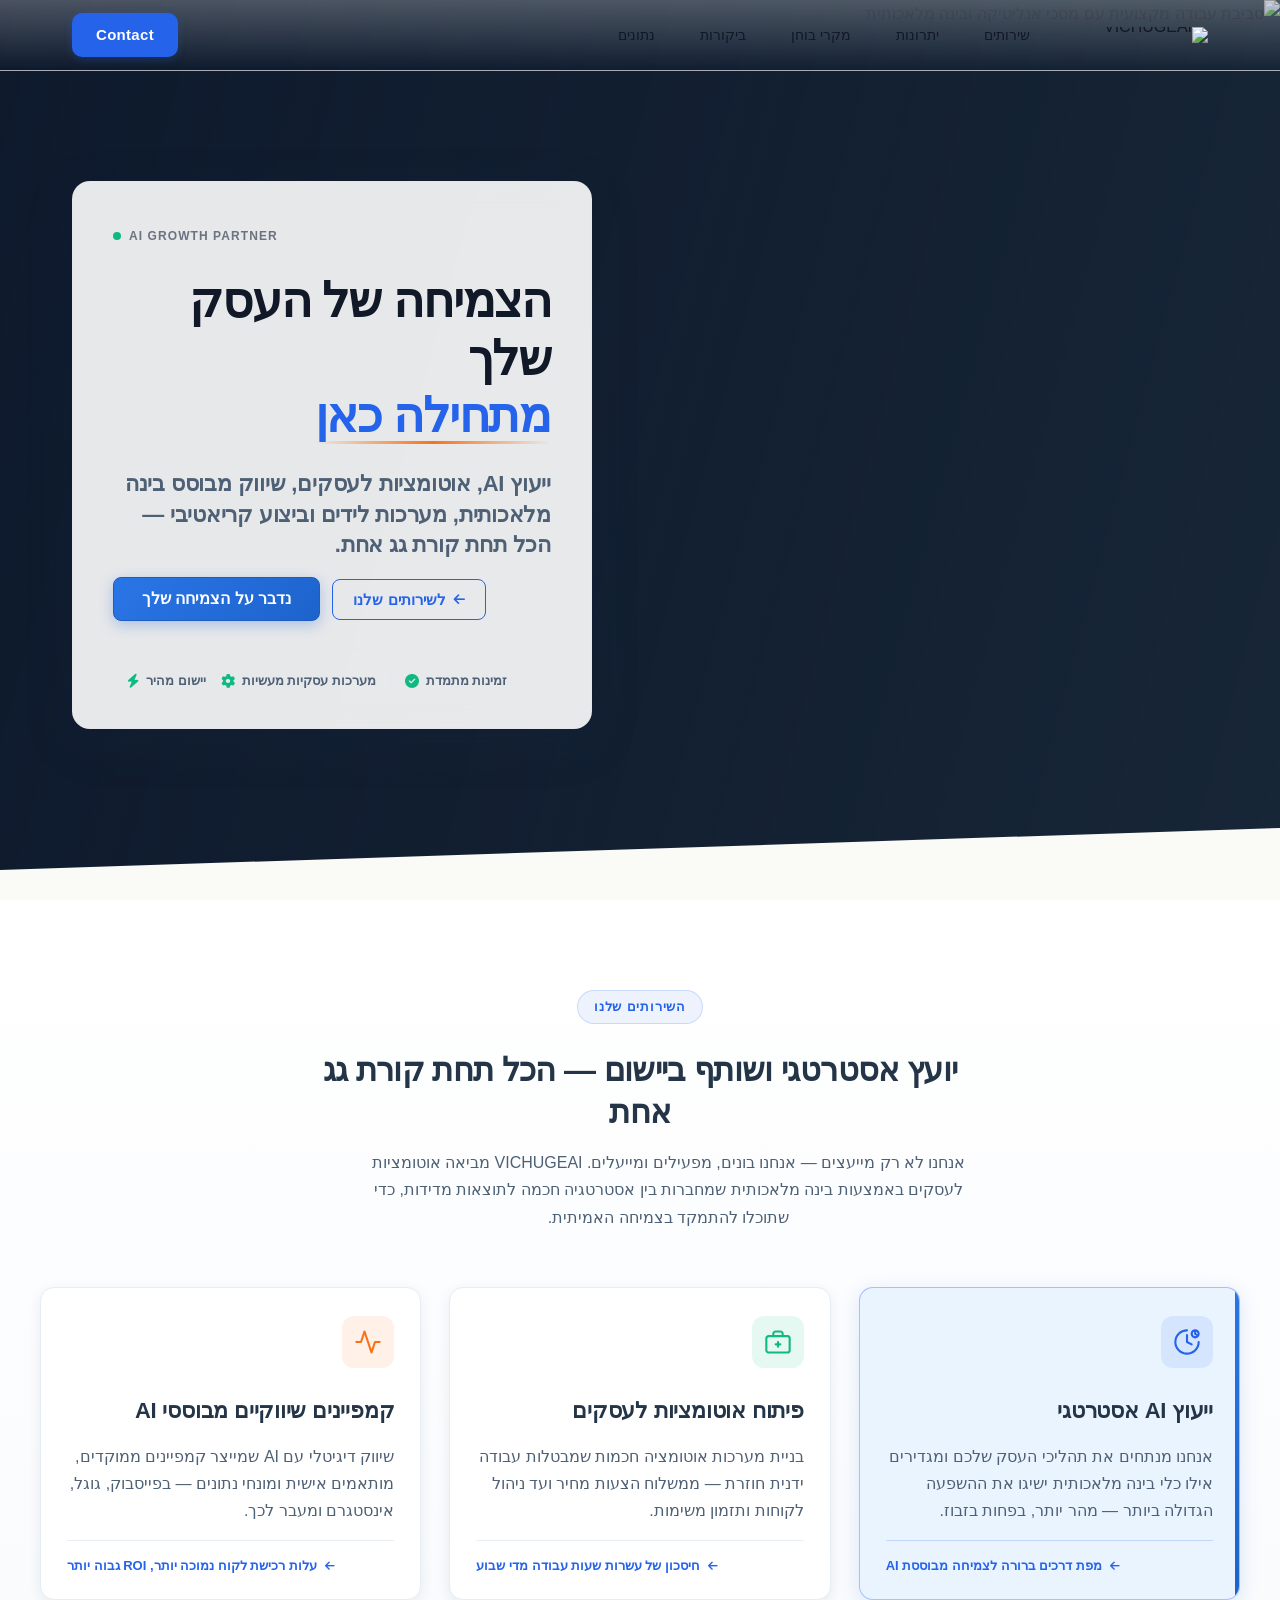
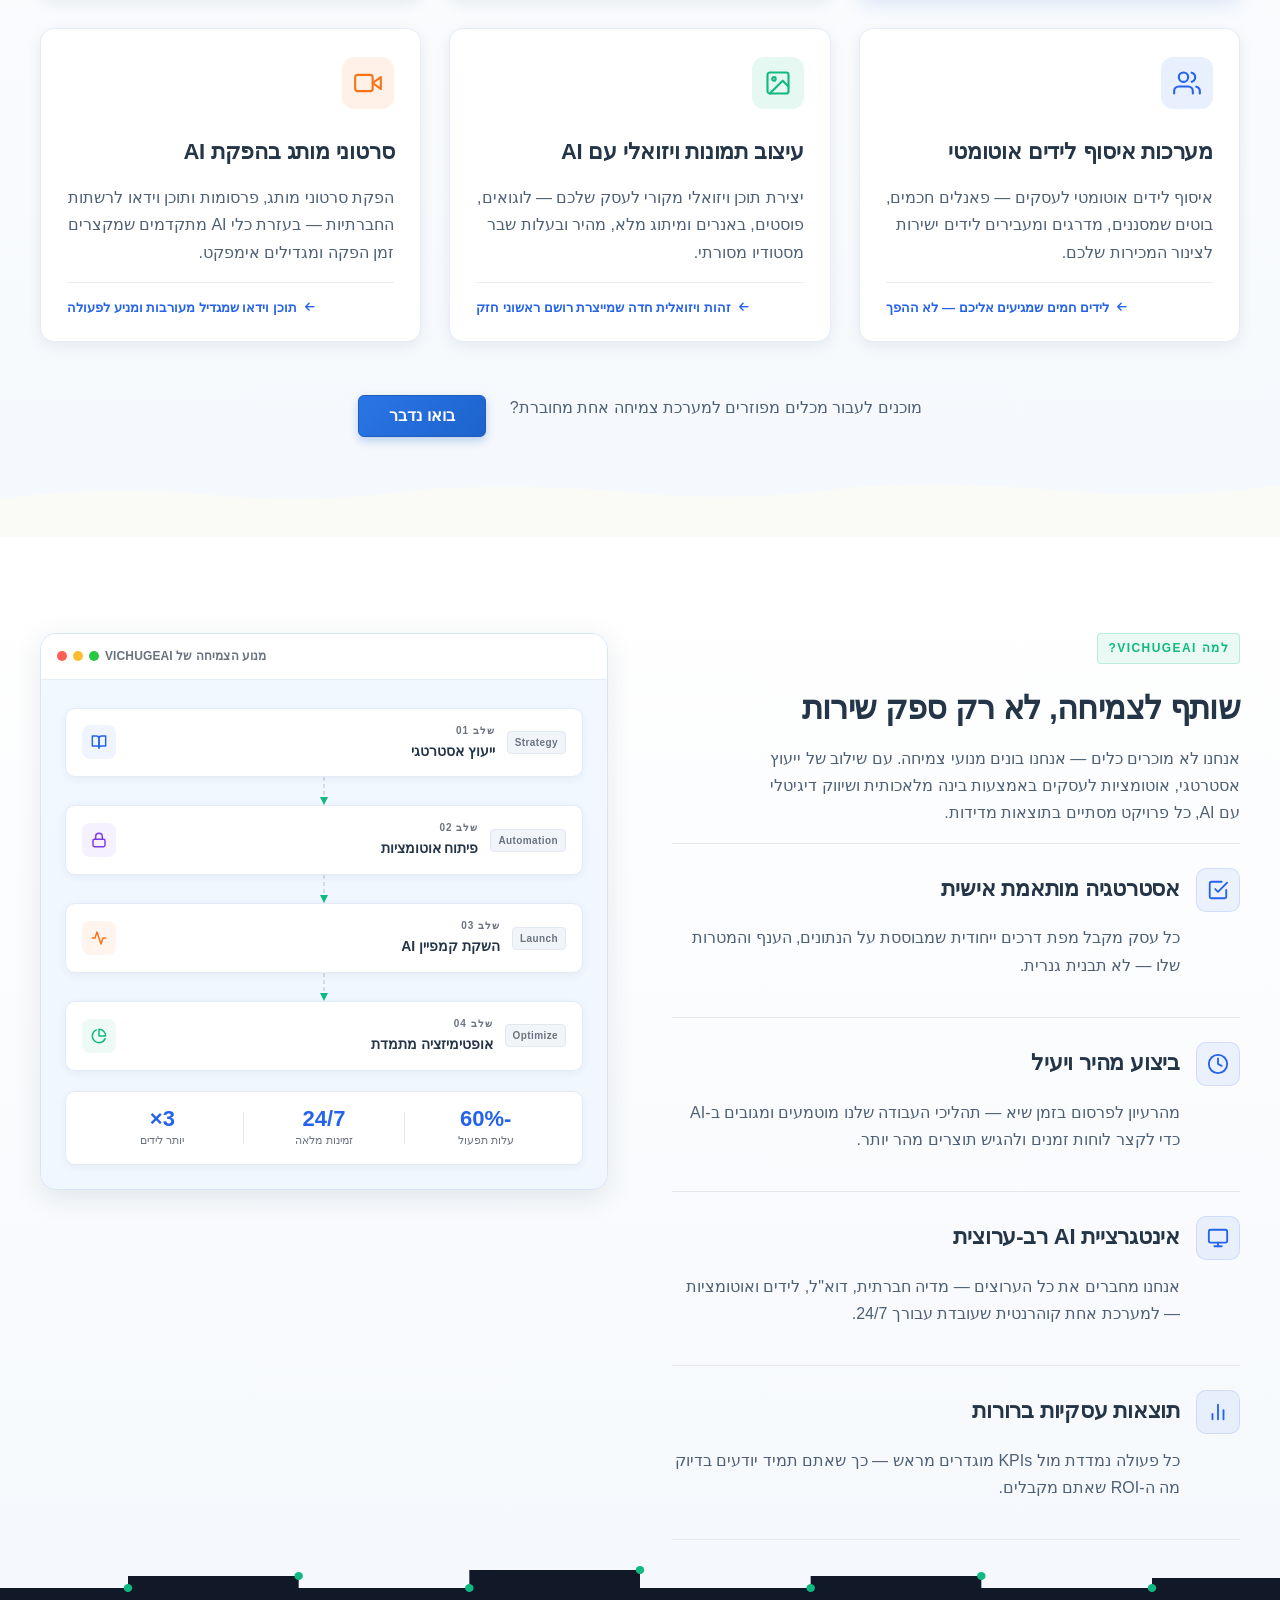
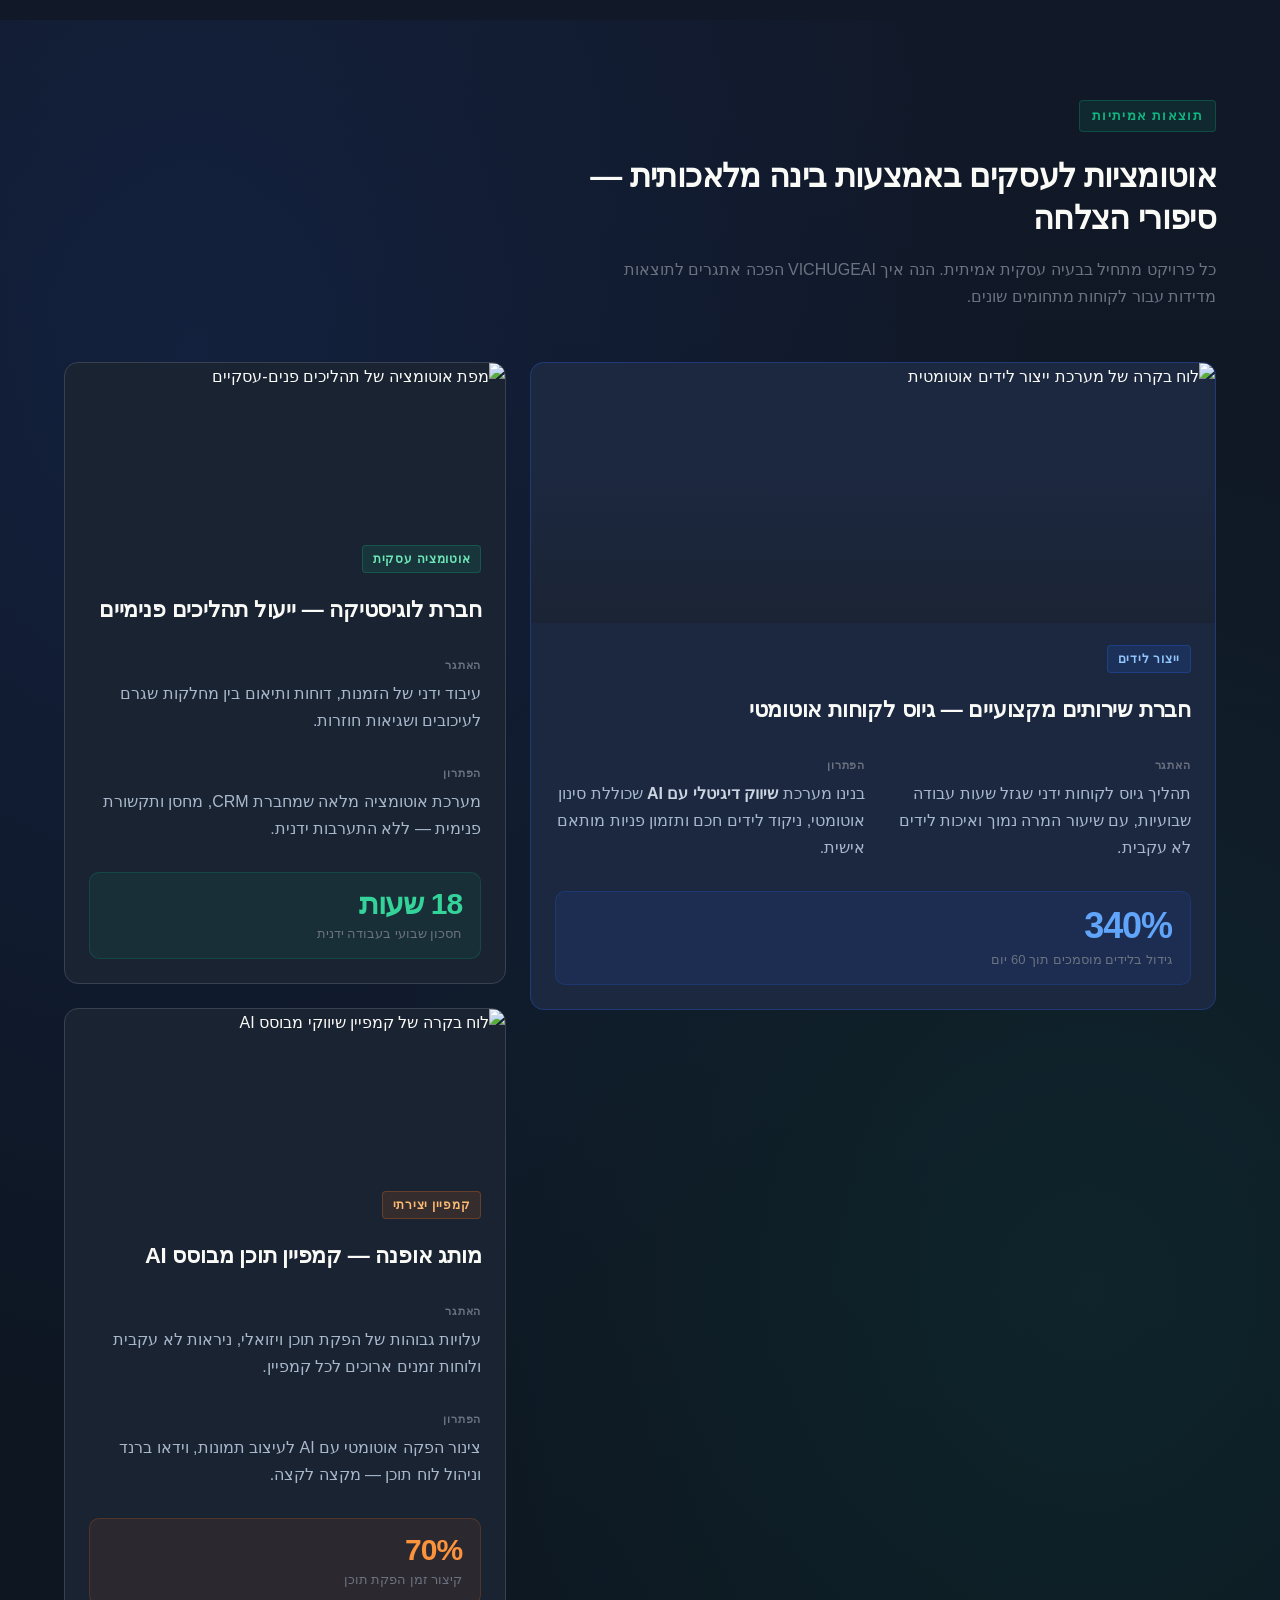
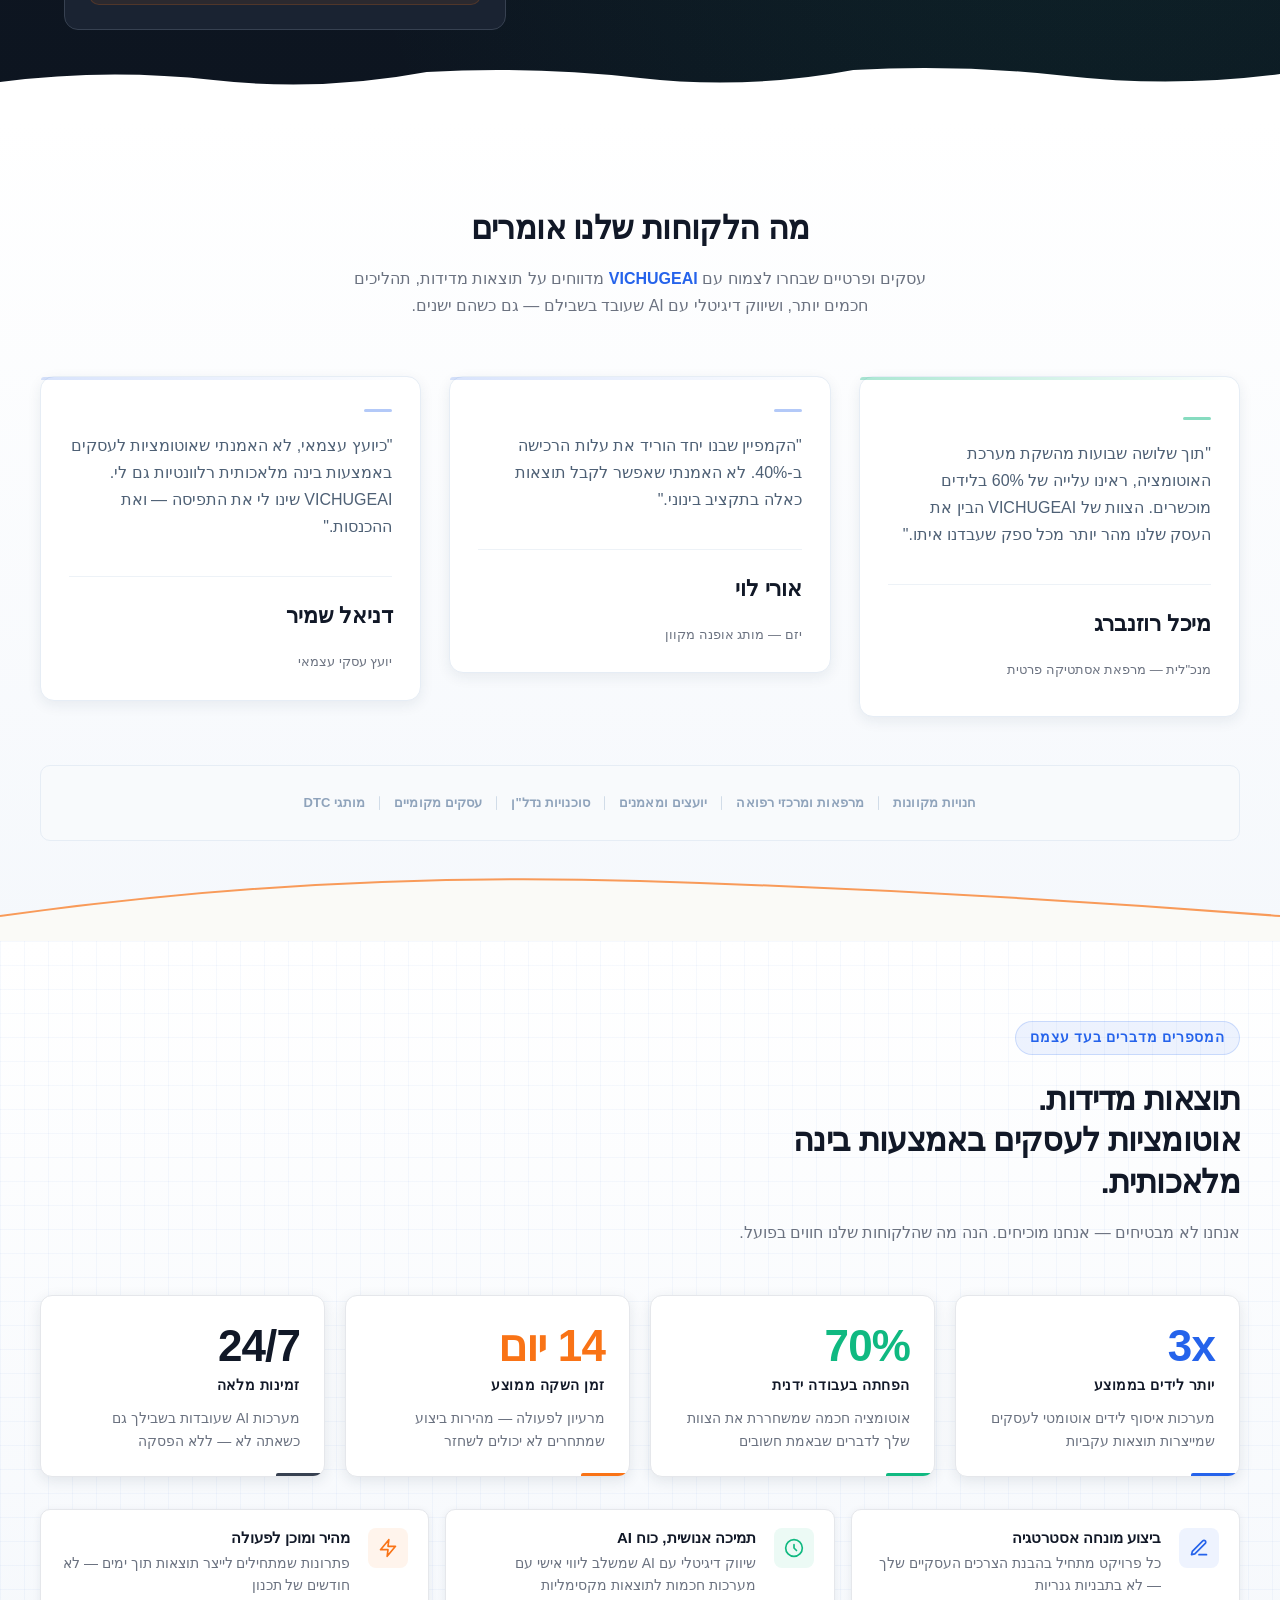
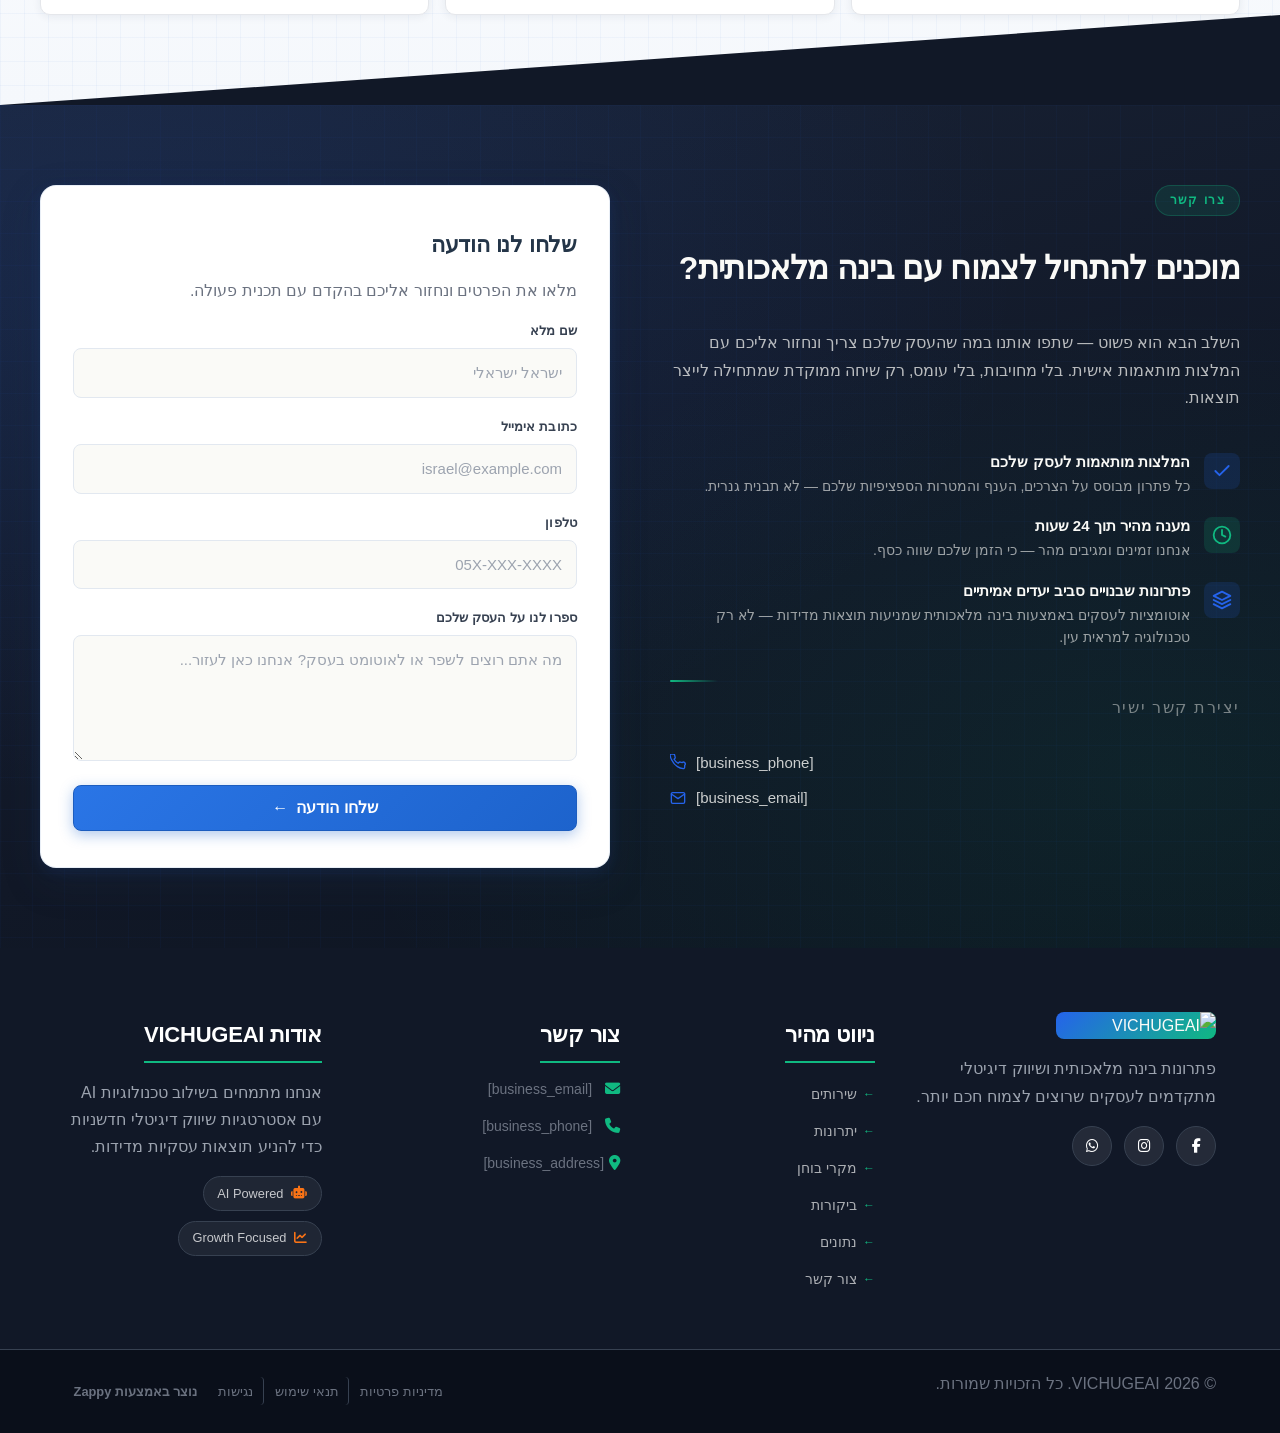
==== index.html @ 41c6a3a9 "Initial website commit" ====
<!DOCTYPE html>
<html lang="he" dir="rtl">
<head>
    <meta charset="UTF-8">
    <meta name="viewport" content="width=device-width, initial-scale=1.0">
    <meta name="robots" content="index, follow">
    <title>אוטומציות לעסקים באמצעות בינה מלאכותית — VICHUGEAI</title>
    <meta name="description" content="A professional AI agency that helps businesses and individuals grow and expand by leveraging artificial intelligence. The agency offers a comprehensive suite of">
    <meta name="keywords" content="אוטומציות לעסקים באמצעות בינה מלאכותית, שיווק דיגיטלי עם AI, איסוף לידים אוטומטי לעסקים, סוכנות AI">
    
    <!-- Zappy Analytics -->
<script>
(function() {
  'use strict';
  
  // Configuration
  var config = {
    websiteId: '89edffd5-394f-4379-a2be-789d738aea32',
    apiUrl: 'https://api.zappy5.com/api/analytics/track',
    sessionDuration: 30 * 60 * 1000, // 30 minutes
    visitorDuration: 30 * 24 * 60 * 60 * 1000, // 30 days
    trackPageViews: true,
    trackClicks: true,
    trackFormSubmissions: true
  };
  
  // Generate or retrieve persistent visitor ID (30 days)
  function getVisitorId() {
    var visitorKey = 'zappy_visitor_' + config.websiteId;
    var visitor = null;
    
    try {
      visitor = localStorage.getItem(visitorKey);
      if (visitor) {
        var visitorData = JSON.parse(visitor);
        var now = Date.now();
        
        // Check if visitor ID is still valid (30 days)
        if (now - visitorData.created < config.visitorDuration) {
          // Update last seen timestamp
          visitorData.lastSeen = now;
          localStorage.setItem(visitorKey, JSON.stringify(visitorData));
          return visitorData.id;
        }
      }
    } catch (e) {
      console.warn('Zappy Analytics: LocalStorage not available');
    }
    
    // Generate new visitor ID
    var newVisitorId = 'zv_' + Date.now() + '_' + Math.random().toString(36).substr(2, 9);
    
    try {
      localStorage.setItem(visitorKey, JSON.stringify({
        id: newVisitorId,
        created: Date.now(),
        lastSeen: Date.now()
      }));
    } catch (e) {
      // Continue without local storage
    }
    
    return newVisitorId;
  }
  
  // Generate or retrieve session ID (30 minutes)
  function getSessionId() {
    var sessionKey = 'zappy_session_' + config.websiteId;
    var session = null;
    
    try {
      session = sessionStorage.getItem(sessionKey);
      if (session) {
        var sessionData = JSON.parse(session);
        var now = Date.now();
        
        // Check if session is still valid
        if (now - sessionData.timestamp < config.sessionDuration) {
          // Update timestamp
          sessionData.timestamp = now;
          sessionStorage.setItem(sessionKey, JSON.stringify(sessionData));
          return sessionData.id;
        }
      }
    } catch (e) {
      console.warn('Zappy Analytics: SessionStorage not available');
    }
    
    // Generate new session ID
    var newSessionId = 'zs_' + Date.now() + '_' + Math.random().toString(36).substr(2, 9);
    
    try {
      sessionStorage.setItem(sessionKey, JSON.stringify({
        id: newSessionId,
        timestamp: Date.now()
      }));
    } catch (e) {
      // Continue without session storage
    }
    
    return newSessionId;
  }
  
  var visitorId = getVisitorId();
  var sessionId = getSessionId();
  
  // Track an event
  function trackEvent(eventType, data) {
    data = data || {};
    
    var eventData = {
      website_id: config.websiteId,
      event_type: eventType,
      page_path: window.location.pathname,
      referrer: document.referrer || 'direct',
      visitor_id: visitorId,
      session_id: sessionId,
      metadata: data
    };
    
    // Use sendBeacon if available (better for page unload events)
    if (navigator.sendBeacon) {
      var blob = new Blob([JSON.stringify(eventData)], { type: 'application/json' });
      navigator.sendBeacon(config.apiUrl, blob);
    } else {
      // Fallback to fetch
      fetch(config.apiUrl, {
        method: 'POST',
        headers: {
          'Content-Type': 'application/json'
        },
        body: JSON.stringify(eventData),
        keepalive: true
      }).catch(function(error) {
        console.warn('Zappy Analytics: Failed to track event', error);
      });
    }
  }
  
  // Track page view
  if (config.trackPageViews) {
    trackEvent('pageview', {
      title: document.title,
      url: window.location.href
    });
  }
  
  // Track clicks on important elements
  if (config.trackClicks) {
    document.addEventListener('click', function(e) {
      var target = e.target;
      
      // Track button clicks (counted as actions)
      if (target.tagName === 'BUTTON' || target.closest('button')) {
        var button = target.tagName === 'BUTTON' ? target : target.closest('button');
        trackEvent('click', {
          element: 'button',
          text: button.textContent.trim().substring(0, 100),
          id: button.id || null,
          class: button.className || null
        });
      }
      
      // Track link clicks (navigation - not counted as actions)
      else if (target.tagName === 'A' || target.closest('a')) {
        var link = target.tagName === 'A' ? target : target.closest('a');
        trackEvent('navigation', {
          element: 'link',
          text: link.textContent.trim().substring(0, 100),
          href: link.href,
          external: link.hostname !== window.location.hostname
        });
      }
    }, true);
  }
  
  // Track form submissions
  if (config.trackFormSubmissions) {
    document.addEventListener('submit', function(e) {
      var form = e.target;
      
      trackEvent('form_submit', {
        form_id: form.id || null,
        form_name: form.name || null,
        form_action: form.action || null,
        form_method: form.method || 'GET'
      });
    }, true);
  }
  
  // Track time on page (send on page unload)
  var pageLoadTime = Date.now();
  
  window.addEventListener('beforeunload', function() {
    var timeOnPage = Math.floor((Date.now() - pageLoadTime) / 1000); // in seconds
    
    trackEvent('page_unload', {
      time_on_page: timeOnPage,
      page_path: window.location.pathname
    });
  });
  
  // Expose tracking function globally for custom events
  window.zappyAnalytics = {
    track: trackEvent,
    getVisitorId: function() { return visitorId; },
    getSessionId: function() { return sessionId; }
  };
  
})();
</script>
<!-- End Zappy Analytics -->
    <meta property="og:title" content="אוטומציות לעסקים באמצעות בינה מלאכותית — VICHUGEAI">
  <meta property="og:description" content="A professional AI agency that helps businesses and individuals grow and expand by leveraging artificial intelligence. The agency offers a comprehensive suite of">
  <meta property="og:type" content="website">
  <meta property="og:locale" content="he_IL">
  
  <meta name="twitter:card" content="summary_large_image">
  <meta name="twitter:title" content="אוטומציות לעסקים באמצעות בינה מלאכותית — VICHUGEAI">
  <meta name="twitter:description" content="A professional AI agency that helps businesses and individuals grow and expand by leveraging artificial intelligence. The agency offers a comprehensive suite of">
  
  <link rel="stylesheet" href="https://cdnjs.cloudflare.com/ajax/libs/font-awesome/6.4.0/css/all.min.css">

    <!-- Favicons -->
    <link rel="icon" type="image/x-icon" href="/assets/favicon.ico">
    <link rel="icon" type="image/png" sizes="16x16" href="/assets/favicon-16x16.png">
    <link rel="icon" type="image/png" sizes="32x32" href="/assets/favicon-32x32.png">
    <link rel="icon" type="image/png" sizes="48x48" href="/assets/favicon-48x48.png">
    <link rel="icon" type="image/png" sizes="192x192" href="/assets/favicon-192x192.png">
    <link rel="icon" type="image/png" sizes="512x512" href="/assets/favicon-512x512.png">
    <link rel="apple-touch-icon" href="/assets/apple-touch-icon.png">
    <!-- Cookie Consent -->
    <link rel="stylesheet" href="https://cdn.jsdelivr.net/npm/vanilla-cookieconsent@3/dist/cookieconsent.css">
    <script src="https://cdn.jsdelivr.net/npm/vanilla-cookieconsent@3/dist/cookieconsent.umd.js"></script>
    <!-- Mickidum Accessibility Toolbar -->
    <script src="https://cdn.jsdelivr.net/gh/mickidum/acc_toolbar/acctoolbar/acctoolbar.min.js"></script>
    <link rel="stylesheet" href="/styles.css">

    <style id="zappy-dropdown-submenu-styles">
      /* ========== DESKTOP DROPDOWN SUBMENU STYLES ========== */
      /* Base styles for dropdown submenus - parent must be positioned */
      .nav-menu li:has(.sub-menu), nav li:has(.sub-menu), .navbar li:has(.sub-menu), #navMenu li:has(.sub-menu) { position: relative; }
      /* Submenu base - hidden by default */
      .nav-menu .sub-menu, nav .sub-menu, .navbar .sub-menu, #navMenu .sub-menu { display: block !important; position: absolute !important; top: 100%; left: 0; min-width: 220px; background: white; border-radius: 8px; box-shadow: 0 8px 25px rgba(0,0,0,0.15); padding: 8px 0; opacity: 0; visibility: hidden; transform: translateY(10px); transition: all 0.3s ease; z-index: 1000; list-style: none; pointer-events: none; }
      /* CRITICAL: Desktop hover styles to show dropdown */
      .nav-menu li:hover > .sub-menu, nav li:hover > .sub-menu, .navbar li:hover > .sub-menu, #navMenu li:hover > .sub-menu { opacity: 1 !important; visibility: visible !important; transform: translateY(0) !important; pointer-events: auto !important; }
      /* Submenu item styling */
      .sub-menu li { list-style: none; margin: 0; padding: 0; }
      .sub-menu a { display: block !important; padding: 10px 16px !important; color: var(--text-dark, #333) !important; font-weight: 500; text-decoration: none; white-space: nowrap; transition: background-color 0.2s; }
      .sub-menu a:hover { background-color: #f5f5f5; }
      /* RTL (Hebrew/Arabic) dropdown positioning */
      [dir="rtl"] .nav-menu .sub-menu, [dir="rtl"] nav .sub-menu, [dir="rtl"] .navbar .sub-menu, html[lang="he"] .nav-menu .sub-menu, html[lang="he"] nav .sub-menu, html[lang="he"] .navbar .sub-menu, html[lang="ar"] .nav-menu .sub-menu, html[lang="ar"] nav .sub-menu, html[lang="ar"] .navbar .sub-menu { left: auto !important; right: 0 !important; }
      /* Hide empty dropdown menus */
      .sub-menu:empty, .sub-menu:not(:has(li:not(.zappy-hidden-menu-item))), .sub-menu:not(:has(li)) { display: none !important; opacity: 0 !important; visibility: hidden !important; pointer-events: none !important; }
      /* Desktop: show submenu on Menu Group hover */
      li:has(.menu-group-title):hover > .sub-menu { opacity: 1 !important; visibility: visible !important; transform: translateY(0) !important; pointer-events: auto !important; }
      /* Menu Group title styling */
      .nav-menu > li > .menu-group-title, #navMenu > li > .menu-group-title { display: inline-block; padding: 0.5rem 1rem; cursor: default; user-select: none; }
      
      /* ========== MOBILE SUBMENU STYLES ========== */
      @media (max-width: 768px) {
        .nav-menu .sub-menu, nav .sub-menu, .navbar .sub-menu, #navMenu .sub-menu { position: static !important; transform: none !important; box-shadow: none !important; background: transparent !important; max-height: 0; overflow: hidden; opacity: 0; visibility: hidden; transition: max-height 0.3s ease, opacity 0.3s ease; padding: 0 !important; border-radius: 0 !important; }
        .sub-menu.mobile-expanded { max-height: 500px !important; opacity: 1 !important; visibility: visible !important; padding: 8px 0 8px 16px !important; }
        [dir="rtl"] .sub-menu.mobile-expanded, html[lang="he"] .sub-menu.mobile-expanded { padding: 8px 16px 8px 0 !important; }
        /* Disable hover behavior on mobile */
        .nav-menu li:hover > .sub-menu, nav li:hover > .sub-menu, .navbar li:hover > .sub-menu, #navMenu li:hover > .sub-menu { opacity: 0; visibility: hidden; pointer-events: none; }
        .nav-menu li > .sub-menu.mobile-expanded, nav li > .sub-menu.mobile-expanded, .navbar li > .sub-menu.mobile-expanded, #navMenu li > .sub-menu.mobile-expanded { opacity: 1 !important; visibility: visible !important; pointer-events: auto !important; }
        .nav-menu li:has(.sub-menu), nav li:has(.sub-menu), .navbar li:has(.sub-menu), #navMenu li:has(.sub-menu) { display: flex !important; flex-wrap: wrap !important; align-items: center !important; position: relative !important; min-height: 44px !important; }
        .nav-menu li:has(.sub-menu) > a, nav li:has(.sub-menu) > a, .navbar li:has(.sub-menu) > a, #navMenu li:has(.sub-menu) > a { flex: 1 !important; min-width: 0 !important; }
        .nav-menu li:has(.sub-menu) > .menu-group-title, nav li:has(.sub-menu) > .menu-group-title, .navbar li:has(.sub-menu) > .menu-group-title, #navMenu li:has(.sub-menu) > .menu-group-title { flex: 1 !important; min-width: 0 !important; padding: 0 !important; line-height: inherit !important; }
        .nav-menu li:has(.sub-menu) > .sub-menu, nav li:has(.sub-menu) > .sub-menu, .navbar li:has(.sub-menu) > .sub-menu, #navMenu li:has(.sub-menu) > .sub-menu { flex-basis: 100% !important; width: 100% !important; }
        .nav-menu li:has(.sub-menu) > a [class*="chevron"], .nav-menu li:has(.sub-menu) > a [class*="arrow"], .nav-menu li:has(.sub-menu) > a .fa-chevron-down, .nav-menu li:has(.sub-menu) > a .fa-angle-down, nav li:has(.sub-menu) > a [class*="chevron"], nav li:has(.sub-menu) > a [class*="arrow"], #navMenu li:has(.sub-menu) > a [class*="chevron"], #navMenu li:has(.sub-menu) > a [class*="arrow"] { display: none !important; visibility: hidden !important; }
        .mobile-submenu-toggle { display: flex !important; align-items: center !important; justify-content: center !important; width: 44px !important; height: auto !important; background: transparent !important; border: none !important; cursor: pointer !important; color: var(--text-dark) !important; position: static !important; flex-shrink: 0 !important; align-self: stretch !important; z-index: 2 !important; padding: 0 !important; margin: 0 !important; }
        .mobile-submenu-toggle::after { content: '' !important; width: 0 !important; height: 0 !important; border-left: 6px solid transparent !important; border-right: 6px solid transparent !important; border-top: 7px solid currentColor !important; transition: transform 0.3s ease !important; }
        .mobile-submenu-toggle.expanded::after { transform: rotate(180deg) !important; }
        .sub-menu a { padding: 10px 0 !important; display: block !important; color: var(--text-dark) !important; }
        .navbar .sub-menu li a, nav.navbar .sub-menu li a, .zappy-products-dropdown .sub-menu a { color: var(--text-dark) !important; }
      }
      @media (min-width: 769px) { .mobile-submenu-toggle { display: none !important; } }
    </style>

    <style id="mobile-lang-menu-deployed-css">
    @media (max-width: 768px) {
      .lang-switcher,
      .nav-cta-container .lang-switcher,
      .nav-container .lang-switcher,
      .navbar .lang-switcher,
      .navbar .nav-cta-container .lang-switcher,
      .nav-icons-left .lang-switcher,
      .nav-ecommerce-icons .lang-switcher { display: none !important; }
      .mobile-lang-menu { width: 100%; border-top: 1px solid rgba(128,128,128,0.2); padding: 8px 0 0 0; margin-top: 8px; }
      .mobile-lang-toggle { display: flex !important; align-items: center; justify-content: space-between; width: 100%; padding: 12px 16px; background: none; border: none; cursor: pointer; font-size: 15px; color: inherit; font-family: inherit; }
      .mobile-lang-toggle::after { content: ''; display: inline-block; width: 8px; height: 8px; border-right: 2px solid currentColor; border-bottom: 2px solid currentColor; transform: rotate(45deg); transition: transform 0.3s ease; margin-left: 8px; }
      .mobile-lang-toggle.expanded::after { transform: rotate(-135deg); }
      .mobile-lang-options { max-height: 0; overflow: hidden; transition: max-height 0.3s ease; }
      .mobile-lang-options.expanded { max-height: 300px; }
      .mobile-lang-option { display: flex !important; align-items: center; gap: 10px; padding: 10px 24px; text-decoration: none; color: inherit; font-size: 14px; font-family: inherit; }
      .mobile-lang-option:hover { background: rgba(128,128,128,0.1); }
      .mobile-lang-option.active { font-weight: 600; opacity: 0.7; pointer-events: none; }
      .mobile-lang-option img { width: 20px; height: 20px; border-radius: 50%; }
    }
    @media (min-width: 769px) {
      .mobile-lang-menu { display: none !important; }
    }
    </style>

    <style id="zappy-widget-visibility">
      #mic-access-tool-general-button, .mic-access-tool-general-button,
      #mic-init-access-tool .mic-access-tool-general-button, #mic-init-access-tool #mic-access-tool-general-button,
      ._access-icon, #mic-access-tool-box, .mic-access-tool-box,
      #mic-init-access-tool #mic-access-tool-box, div[id*="mic-access-tool-box"], ._access-menu {
        display: none !important; visibility: hidden !important; opacity: 0 !important; pointer-events: none !important;
      }
    </style>
</head>
<body>

  <nav class="navbar" dir="rtl">
  <button class="mobile-toggle" id="mobileToggle" aria-label="Menu">
    <svg class="hamburger-icon" width="24" height="24" viewbox="0 0 24 24" fill="none">
      <path d="M3 12h18M3 6h18M3 18h18" stroke="currentColor" stroke-width="2" stroke-linecap="round"></path>
    </svg>
    <svg class="close-icon" width="24" height="24" viewbox="0 0 24 24" fill="none" style="display: none;">
      <path d="M18 6L6 18M6 6l12 12" stroke="currentColor" stroke-width="2" stroke-linecap="round"></path>
    </svg>
  </button>

  <button class="phone-header-btn" data-phone="[business_phone]" aria-label="Call">
    <svg width="20" height="20" viewbox="0 0 24 24" fill="currentColor">
      <path d="M22 16.92v3a2 2 0 0 1-2.18 2 19.79 19.79 0 0 1-8.63-3.07 19.5 19.5 0 0 1-6-6 19.79 19.79 0 0 1-3.07-8.67A2 2 0 0 1 4.11 2h3a2 2 0 0 1 2 1.72 12.84 12.84 0 0 0 .7 2.81 2 2 0 0 1-.45 2.11L8.09 9.91a16 16 0 0 0 6 6l1.27-1.27a2 2 0 0 1 2.11-.45 12.84 12.84 0 0 0 2.81.7A2 2 0 0 1 22 16.92z"></path>
    </svg>
  </button>

  <div class="nav-container">
    <div class="nav-right-group"><div class="nav-brand">
      <a href="/" class="logo-link">
        <img src="/assets/business-logo.webp" alt="VICHUGEAI" class="logo">
      </a>
    </div><ul class="nav-menu" id="navMenu"><li><a href="#services">שירותים</a></li><li><a href="#benefits">יתרונות</a></li><li><a href="#case-studies">מקרי בוחן</a></li><li><a href="#reviews">ביקורות</a></li><li><a href="#stats">נתונים</a></li></ul></div>

    

    <div class="nav-cta-container">
      <a href="#contact" class="nav-cta-btn">Contact</a>
    </div>
  </div>
</nav>
<script>

// Navbar Mobile Menu Toggle and Contrast Fix
(function() {
  // Use 'load' event instead of 'DOMContentLoaded' to ensure we run AFTER all other scripts
  window.addEventListener('load', function() {
    
    // FIX MOBILE BUTTON CONTRAST
    // Detect navbar background color and apply contrasting color to mobile buttons
    const navbar = document.querySelector('.navbar, nav, header');
    if (!navbar) {
      console.log('[Navbar] Navbar element not found');
      return;
    }
    
    // DECLARE VARIABLES EARLY to avoid Temporal Dead Zone errors
    // These are used in multiple places below
    let mobileToggle = document.getElementById('mobileToggle') ||
                       document.querySelector('.mobile-toggle') ||
                       document.querySelector('.hamburger') ||
                       document.querySelector('.hamburger-menu') ||
                       document.querySelector('.menu-toggle') ||
                       document.querySelector('.burger-menu') ||
                       document.querySelector('[aria-label="Menu"]') ||
                       document.querySelector('[aria-label="תפריט"]');
    
    const phoneBtn = document.querySelector('.phone-header-btn');
    
    const computedStyle = window.getComputedStyle(navbar);
    let bgColor = computedStyle.backgroundColor;
    
    console.log('[Navbar] Initial navbar background:', bgColor);
    
    // Check if background is transparent or rgba with 0 alpha
    const isTransparent = bgColor === 'transparent' || 
                         bgColor === 'rgba(0, 0, 0, 0)' ||
                         (bgColor.startsWith('rgba') && bgColor.includes(', 0)'));
    
    if (isTransparent) {
      // Check for background-image or gradient
      const bgImage = computedStyle.backgroundImage;
      if (bgImage && bgImage !== 'none') {
        console.log('[Navbar] Navbar has background image/gradient, using dark text');
        bgColor = 'rgb(240, 240, 240)'; // Assume light background
      } else {
        // Transparent navbar - check body background
        const bodyBg = window.getComputedStyle(document.body).backgroundColor;
        console.log('[Navbar] Navbar transparent, using body background:', bodyBg);
        bgColor = bodyBg;
      }
    }
    
    // Calculate luminance to determine if background is light or dark
    const rgb = bgColor.match(/\d+/g);
    if (rgb && rgb.length >= 3) {
      const r = parseInt(rgb[0]);
      const g = parseInt(rgb[1]);
      const b = parseInt(rgb[2]);
      const luminance = (0.299 * r + 0.587 * g + 0.114 * b) / 255;
      
      // Mobile button colors are set by Claude's AI-generated CSS (same as .nav-menu a)
      // No dynamic color overrides needed - colors come from the generated navbar CSS
      console.log('[Navbar] Mobile button colors preserved from Claude CSS (luminance:', luminance.toFixed(2) + ')');
      
      // FIX ICON SIZES - Ensure SVGs are properly sized and visible
      // INJECT CRITICAL CSS TO OVERRIDE ANY CONFLICTING RULES
      const criticalCSS = document.createElement('style');
      criticalCSS.id = 'zappy-mobile-nav-fix';
      const htmlLang = document.documentElement.lang || 'en';
      const htmlDir = document.documentElement.dir || 'ltr';
      // Check both dir attribute AND lang for RTL detection
      // dir="rtl" is the most reliable indicator
      const isRTL = htmlDir === 'rtl' || htmlLang === 'he' || htmlLang === 'ar';
      
      criticalCSS.textContent = `
        /* Hide mobile buttons on desktop, show only on mobile */
        @media (min-width: 769px) {
          .mobile-toggle,
          .phone-header-btn {
            display: none !important;
          }
        }
        
        /* Show and position mobile buttons correctly on mobile */
        @media (max-width: 768px) {
          .mobile-toggle,
          .phone-header-btn {
            position: absolute !important;
            top: 50% !important;
            transform: translateY(-50%) !important;
            z-index: 1001 !important;
            display: flex !important;
            align-items: center !important;
            justify-content: center !important;
            width: 36px !important;
            height: 36px !important;
            border-radius: 50% !important;
            border: none !important;
            cursor: pointer !important;
            padding: 6px !important;
            background: none !important;
            color: var(--nav-text, var(--text-dark)) !important;
          }
          
          /* LTR positioning (default): hamburger LEFT, phone RIGHT */
          html:not([dir="rtl"]):not([lang="he"]):not([lang="ar"]) .mobile-toggle,
          html[dir="ltr"] .mobile-toggle {
            left: 12px !important;
            right: auto !important;
          }
          html:not([dir="rtl"]):not([lang="he"]):not([lang="ar"]) .phone-header-btn,
          html[dir="ltr"] .phone-header-btn {
            right: 12px !important;
            left: auto !important;
          }
          
          /* RTL positioning: hamburger RIGHT, phone LEFT */
          html[dir="rtl"] .mobile-toggle,
          html[lang="he"] .mobile-toggle,
          html[lang="ar"] .mobile-toggle {
            right: 12px !important;
            left: auto !important;
          }
          html[dir="rtl"] .phone-header-btn,
          html[lang="he"] .phone-header-btn,
          html[lang="ar"] .phone-header-btn {
            left: 12px !important;
            right: auto !important;
          }
          
          /* CRITICAL: Ensure nav-container has min-height on mobile */
          /* All children are positioned absolutely/fixed on mobile, so height:auto collapses to 0 */
          .nav-container {
            min-height: 70px !important;
            position: relative !important;
          }
          
          /* Ensure SVG icons are properly sized and inherit color */
          .mobile-toggle svg,
          .phone-header-btn svg {
            width: 24px !important;
            height: 24px !important;
            /* Don't force display - let JavaScript control hamburger/close toggle */
          }
          
          /* Reset nav-cta-container on mobile - remove desktop box-shadow/padding */
          /* that creates a visible ghost box when CTA button is hidden */
          .nav-cta-container {
            box-shadow: none !important;
            padding: 0 !important;
          }
          
          /* Hide nav-cta-container entirely on mobile when there's no lang-switcher */
          /* (only the CTA button is inside, and it's hidden on mobile) */
          .nav-cta-container:not(:has(.lang-switcher)) {
            display: none !important;
          }
          
          /* CRITICAL: Prevent hero image fade gradient from bleeding over headline text */
          /* The .image-fade-gradient has bottom: -30px (extends below parent) */
          /* On mobile stacked layout, this overlaps the h1 text below the image */
          .hero-image-column {
            overflow: hidden !important;
          }
          .image-fade-gradient {
            bottom: 0 !important;
          }
          
          /* Hide desktop language switcher on mobile - hamburger menu handles it */
          /* High specificity to override stored CSS */
          .lang-switcher,
          .nav-cta-container .lang-switcher,
          .nav-container .lang-switcher,
          .navbar .lang-switcher,
          .navbar .nav-cta-container .lang-switcher {
            display: none !important;
          }
        }
      `;
      
      // Remove existing fix if present and inject new one
      const existing = document.getElementById('zappy-mobile-nav-fix');
      if (existing) existing.remove();
      document.head.appendChild(criticalCSS);
      
      console.log('[Navbar] Critical CSS injected for mobile nav positioning');
      
      // ONLY apply inline positioning styles on mobile viewport
      // On desktop, the CSS handles hiding these buttons with display: none
      // Inline styles were breaking desktop layout by overriding CSS
      const isMobileViewport = window.innerWidth <= 768;
      
      if (mobileToggle) {
        // Icon sizing applies to all viewports for consistency
        const hamburgerIcon = mobileToggle.querySelector('.hamburger-icon');
        const closeIcon = mobileToggle.querySelector('.close-icon');
        
        if (hamburgerIcon) {
          hamburgerIcon.style.setProperty('width', '24px', 'important');
          hamburgerIcon.style.setProperty('height', '24px', 'important');
          hamburgerIcon.style.setProperty('display', 'block', 'important'); // Show hamburger by default
        }
        if (closeIcon) {
          closeIcon.style.setProperty('width', '24px', 'important');
          closeIcon.style.setProperty('height', '24px', 'important');
          closeIcon.style.setProperty('display', 'none', 'important'); // Hide close icon by default
        }
        
        // ONLY set positioning inline styles on mobile
        if (isMobileViewport) {
          mobileToggle.style.setProperty('position', 'absolute', 'important');
          mobileToggle.style.setProperty('top', '50%', 'important');
          mobileToggle.style.setProperty('transform', 'translateY(-50%)', 'important');
          mobileToggle.style.setProperty('z-index', '1001', 'important');
          
          // Clear any inline left/right so CSS can take over based on html[dir]
          mobileToggle.style.removeProperty('left');
          mobileToggle.style.removeProperty('right');
          
          console.log('[Navbar] Mobile toggle positioning applied (mobile viewport)');
        } else {
          // On desktop, clear any positioning styles to let CSS handle it
          mobileToggle.style.removeProperty('position');
          mobileToggle.style.removeProperty('top');
          mobileToggle.style.removeProperty('transform');
          mobileToggle.style.removeProperty('z-index');
          mobileToggle.style.removeProperty('left');
          mobileToggle.style.removeProperty('right');
          console.log('[Navbar] Desktop viewport - cleared mobile toggle inline positioning');
        }
      }
      
      if (phoneBtn) {
        // Icon sizing applies to all viewports
        const phoneIcon = phoneBtn.querySelector('svg');
        if (phoneIcon) {
          phoneIcon.style.width = '24px';
          phoneIcon.style.height = '24px';
          phoneIcon.setAttribute('width', '24');
          phoneIcon.setAttribute('height', '24');
        }
        
        // ONLY set positioning inline styles on mobile
        if (isMobileViewport) {
          phoneBtn.style.setProperty('position', 'absolute', 'important');
          phoneBtn.style.setProperty('top', '50%', 'important');
          phoneBtn.style.setProperty('transform', 'translateY(-50%)', 'important');
          phoneBtn.style.setProperty('z-index', '1001', 'important');
          
          // Clear any inline left/right so CSS can take over based on html[dir]
          phoneBtn.style.removeProperty('left');
          phoneBtn.style.removeProperty('right');
          
          console.log('[Navbar] Phone button positioning applied (mobile viewport)');
        } else {
          // On desktop, clear any positioning styles to let CSS handle it
          phoneBtn.style.removeProperty('position');
          phoneBtn.style.removeProperty('top');
          phoneBtn.style.removeProperty('transform');
          phoneBtn.style.removeProperty('z-index');
          phoneBtn.style.removeProperty('left');
          phoneBtn.style.removeProperty('right');
          console.log('[Navbar] Desktop viewport - cleared phone button inline positioning');
        }
      }
    } else {
      console.log('[Navbar] Could not parse background color:', bgColor);
    }
    
    // MOBILE MENU TOGGLE
    // Re-query in case DOM changed (mobileToggle already declared at top of function)
    mobileToggle = document.getElementById('mobileToggle') ||
                   document.querySelector('.mobile-toggle') ||
                   document.querySelector('.hamburger') ||
                   document.querySelector('.hamburger-menu') ||
                   document.querySelector('.menu-toggle') ||
                   document.querySelector('.burger-menu') ||
                   document.querySelector('[aria-label="Menu"]') ||
                   document.querySelector('[aria-label="תפריט"]');
    
    // EXPANDED SEARCH: Find nav menu by ID or class
    const navMenu = document.getElementById('navMenu') ||
                  document.querySelector('.nav-menu') ||
                  document.querySelector('.nav-links') ||
                  document.querySelector('nav ul:not(.submenu)');
    
    if (!mobileToggle || !navMenu) {
      console.log('[Navbar] Mobile toggle or menu not found:', { toggle: !!mobileToggle, menu: !!navMenu });
      return;
    }
    
    // Ensure navMenu has ID for CSS targeting
    if (!navMenu.id) {
      navMenu.id = 'navMenu';
    }
    
    console.log('[Navbar] Initializing mobile menu...');
    
    // Remove any existing event listeners by cloning the button
    const newToggle = mobileToggle.cloneNode(true);
    mobileToggle.parentNode.replaceChild(newToggle, mobileToggle);
    
    // Toggle menu on button click - use newToggle now
    newToggle.addEventListener('click', function(e) {
      e.preventDefault();
      e.stopPropagation();
      
      const hamburgerIcon = this.querySelector('.hamburger-icon');
      const closeIcon = this.querySelector('.close-icon');
      const isActive = navMenu.classList.contains('active');
      
      if (isActive) {
        // Close menu
        navMenu.classList.remove('active');
        if (hamburgerIcon) hamburgerIcon.style.setProperty('display', 'block', 'important');
        if (closeIcon) closeIcon.style.setProperty('display', 'none', 'important');
        document.body.style.overflow = '';
        console.log('[Navbar] Menu closed');
      } else {
        // Open menu
        navMenu.classList.add('active');
        if (hamburgerIcon) hamburgerIcon.style.setProperty('display', 'none', 'important');
        if (closeIcon) closeIcon.style.setProperty('display', 'block', 'important');
        document.body.style.overflow = 'hidden';
        console.log('[Navbar] Menu opened');
      }
    });
    
    // Close menu when clicking nav links (but NOT dropdown toggles)
    const navLinks = navMenu.querySelectorAll('a');
    navLinks.forEach(function(link) {
      link.addEventListener('click', function() {
        // Don't close if it's a dropdown child (unless it's a real navigation link)
        if (this.getAttribute('href') === '#') return;
        
        const hamburgerIcon = newToggle.querySelector('.hamburger-icon');
        const closeIcon = newToggle.querySelector('.close-icon');
        
        navMenu.classList.remove('active');
        if (hamburgerIcon) hamburgerIcon.style.setProperty('display', 'block', 'important');
        if (closeIcon) closeIcon.style.setProperty('display', 'none', 'important');
        document.body.style.overflow = '';
        console.log('[Navbar] Menu closed (link clicked)');
      });
    });
    
    // DROPDOWN MENU TOGGLE (for mobile and touch devices)
    var dropdownToggles = navMenu.querySelectorAll('.dropdown-toggle');
    dropdownToggles.forEach(function(toggle) {
      toggle.addEventListener('click', function(e) {
        e.preventDefault();
        e.stopPropagation();
        var parent = this.closest('.nav-dropdown');
        if (!parent) return;
        
        // Close other open dropdowns at the same level
        var siblings = parent.parentNode.querySelectorAll('.nav-dropdown.open');
        siblings.forEach(function(sib) {
          if (sib !== parent) sib.classList.remove('open');
        });
        
        parent.classList.toggle('open');
        console.log('[Navbar] Dropdown toggled:', parent.classList.contains('open') ? 'open' : 'closed');
      });
    });
    
    // Close dropdowns when clicking outside
    document.addEventListener('click', function(e) {
      if (!e.target.closest('.nav-dropdown')) {
        var openDropdowns = document.querySelectorAll('.nav-dropdown.open');
        openDropdowns.forEach(function(dd) { dd.classList.remove('open'); });
      }
    });
    
    console.log('[Navbar] Dropdown handlers initialized for ' + dropdownToggles.length + ' dropdowns');
    
    // Phone button functionality (phoneBtn already declared at top of function)
    if (phoneBtn) {
      phoneBtn.addEventListener('click', function() {
        // Get phone number from placeholder in page or use default
        const phoneLinks = document.querySelectorAll('a[href^="tel:"]');
        const phoneNumber = phoneLinks.length > 0 
          ? phoneLinks[0].getAttribute('href').replace('tel:', '')
          : '[business_phone]';
        
        window.location.href = 'tel:' + phoneNumber;
        console.log('[Navbar] Phone button clicked');
      });
    }
    
    console.log('[Navbar] Mobile menu initialized successfully');
    
    // === WHATSAPP BUTTON VISIBILITY FIX ===
    // Ensure WhatsApp floating button is hidden on desktop and visible on mobile
    // IMPORTANT: Only target the floating button by its class, NOT generic wa.me links
    const handleWhatsAppVisibility = function() {
      const whatsappBtn = document.querySelector('.whatsapp-float');
      if (whatsappBtn) {
        const isDesktop = window.innerWidth >= 769;
        if (isDesktop) {
          whatsappBtn.style.setProperty('display', 'none', 'important');
          whatsappBtn.style.setProperty('visibility', 'hidden', 'important');
          whatsappBtn.style.setProperty('opacity', '0', 'important');
          whatsappBtn.style.setProperty('pointer-events', 'none', 'important');
          console.log('[WhatsApp] Button hidden on desktop');
        } else {
          whatsappBtn.style.removeProperty('display');
          whatsappBtn.style.removeProperty('visibility');
          whatsappBtn.style.removeProperty('opacity');
          whatsappBtn.style.removeProperty('pointer-events');
          console.log('[WhatsApp] Button visible on mobile');
        }
      }
    };
    
    // Run on load
    handleWhatsAppVisibility();
    
    // Run on resize with debouncing
    let resizeTimer;
    window.addEventListener('resize', function() {
      clearTimeout(resizeTimer);
      resizeTimer = setTimeout(handleWhatsAppVisibility, 100);
    });
  });
})();

</script>
  
  <main>
    <section id="hero" class="index-hero-section" data-layout-spec="בית-hero" dir="rtl" data-hero-type="fullscreen-scrim">
  <!-- Background Image -->
  <div class="index-hero-bg">
    <img data-hero-bg="true" data-placeholder="index-hero-image-1" data-context="Bright premium professional business environment: a modern open-plan office with large digital screens displaying analytics dashboards, automation flow diagrams, and AI-powered marketing metrics. A diverse team of professionals in smart-casual attire gathered around a central table in discussion. Warm natural light from floor-to-ceiling windows, subtle depth-of-field blur on background elements. Clean, aspirational, technology-forward atmosphere. Photorealistic, high-resolution, corporate photography style." width="1440" height="900" src="/assets/site-index-hero-image-1.webp" alt="סביבת עבודה מקצועית עם מסכי אנליטיקה ובינה מלאכותית">
  </div>

  <!-- Scrim Overlay -->
  <div class="index-hero-scrim" aria-hidden="true"></div>

  <!-- Frosted Card Panel -->
  <div class="index-hero-container">
    <div class="index-hero-card">
      <!-- Accent Label -->
      <div class="index-hero-label">
        <span class="index-hero-label-dot"></span>
        <span>AI Growth Partner</span>
      </div>

      <!-- H1 -->
      <h1 class="index-hero-h1">הצמיחה של העסק שלך<br><span class="index-hero-accent-word">מתחילה כאן</span></h1>

      <!-- Subtitle -->
      <h3 class="index-hero-subtitle">ייעוץ AI, אוטומציות לעסקים, שיווק מבוסס בינה מלאכותית, מערכות לידים וביצוע קריאטיבי — הכל תחת קורת גג אחת.</h3>

      <!-- CTA Buttons -->
      <div class="index-hero-ctas">
        <a href="#contact" class="index-hero-btn-primary">נדבר על הצמיחה שלך</a>
        <a href="#services" class="index-hero-btn-ghost">
          <span>לשירותים שלנו</span>
          <i class="fa-solid fa-arrow-right index-hero-arrow-icon"></i>
        </a>
      </div>

      <!-- Proof Row -->
      <div class="index-hero-proof">
        <div class="index-hero-proof-item">
          <i class="fa-solid fa-bolt index-hero-proof-icon"></i>
          <span>יישום מהיר</span>
        </div>
        <div class="index-hero-proof-divider" aria-hidden="true"></div>
        <div class="index-hero-proof-item">
          <i class="fa-solid fa-gear index-hero-proof-icon"></i>
          <span>מערכות עסקיות מעשיות</span>
        </div>
        <div class="index-hero-proof-divider" aria-hidden="true"></div>
        <div class="index-hero-proof-item">
          <i class="fa-solid fa-circle-check index-hero-proof-icon"></i>
          <span>זמינות מתמדת</span>
        </div>
      </div>
    </div>
  </div>

  <!-- Bottom Divider: soft angled light plane -->
  <div class="index-hero-divider-wrapper">
    <svg data-no-icon-edit="true" aria-hidden="true" viewbox="0 0 1440 90" preserveaspectratio="none" xmlns="http://www.w3.org/2000/svg">
      <path d="M0,90 L0,60 L1440,18 L1440,90 Z" fill="#FAFAF7"></path>
    </svg>
  </div>
</section>

<section class="index-services-section" data-layout-spec="בית-services" dir="rtl">
  <div class="index-services-container">
    <!-- Intro Block -->
    <div class="index-services-intro">
      <span class="index-services-label">השירותים שלנו</span>
      <h2 class="index-services-heading">יועץ אסטרטגי ושותף ביישום — הכל תחת קורת גג אחת</h2>
      <p class="index-services-subtext">אנחנו לא רק מייעצים — אנחנו בונים, מפעילים ומייעלים. VICHUGEAI מביאה אוטומציות לעסקים באמצעות בינה מלאכותית שמחברות בין אסטרטגיה חכמה לתוצאות מדידות, כדי שתוכלו להתמקד בצמיחה האמיתית.</p>
    </div>

    <!-- Services Grid -->
    <div class="index-services-grid">

      <!-- Card 1: AI Consulting - Flagship -->
      <article class="index-service-card index-service-card--flagship">
        <div class="index-service-icon-wrap index-service-icon-wrap--blue">
          <svg data-element-type="icon" data-icon-type="svg" xmlns="http://www.w3.org/2000/svg" width="28" height="28" viewbox="0 0 24 24" fill="none" stroke="currentColor" stroke-width="1.8" stroke-linecap="round" stroke-linejoin="round" aria-hidden="true">
            <path d="M12 2a10 10 0 1 0 10 10"></path>
            <path d="M12 6v6l4 2"></path>
            <circle cx="19" cy="5" r="3"></circle>
            <path d="M19 3v2l1.5 1"></path>
          </svg>
        </div>
        <div class="index-service-body">
          <h3 class="index-service-title">ייעוץ AI אסטרטגי</h3>
          <p class="index-service-desc">אנחנו מנתחים את תהליכי העסק שלכם ומגדירים אילו כלי בינה מלאכותית ישיגו את ההשפעה הגדולה ביותר — מהר יותר, בפחות בזבוז.</p>
          <div class="index-service-outcome">
            <i class="fa-solid fa-arrow-left" aria-hidden="true"></i>
            <span>מפת דרכים ברורה לצמיחה מבוססת AI</span>
          </div>
        </div>
      </article>

      <!-- Card 2: Business Automation -->
      <article class="index-service-card">
        <div class="index-service-icon-wrap index-service-icon-wrap--green">
          <svg data-element-type="icon" data-icon-type="svg" xmlns="http://www.w3.org/2000/svg" width="28" height="28" viewbox="0 0 24 24" fill="none" stroke="currentColor" stroke-width="1.8" stroke-linecap="round" stroke-linejoin="round" aria-hidden="true">
            <rect x="2" y="7" width="20" height="14" rx="2"></rect>
            <path d="M16 7V5a2 2 0 0 0-2-2h-4a2 2 0 0 0-2 2v2"></path>
            <line x1="12" y1="12" x2="12" y2="16"></line>
            <line x1="10" y1="14" x2="14" y2="14"></line>
          </svg>
        </div>
        <div class="index-service-body">
          <h3 class="index-service-title">פיתוח אוטומציות לעסקים</h3>
          <p class="index-service-desc">בניית מערכות אוטומציה חכמות שמבטלות עבודה ידנית חוזרת — ממשלוח הצעות מחיר ועד ניהול לקוחות ותזמון משימות.</p>
          <div class="index-service-outcome">
            <i class="fa-solid fa-arrow-left" aria-hidden="true"></i>
            <span>חיסכון של עשרות שעות עבודה מדי שבוע</span>
          </div>
        </div>
      </article>

      <!-- Card 3: AI Marketing -->
      <article class="index-service-card">
        <div class="index-service-icon-wrap index-service-icon-wrap--orange">
          <svg data-element-type="icon" data-icon-type="svg" xmlns="http://www.w3.org/2000/svg" width="28" height="28" viewbox="0 0 24 24" fill="none" stroke="currentColor" stroke-width="1.8" stroke-linecap="round" stroke-linejoin="round" aria-hidden="true">
            <path d="M22 12h-4l-3 9L9 3l-3 9H2"></path>
          </svg>
        </div>
        <div class="index-service-body">
          <h3 class="index-service-title">קמפיינים שיווקיים מבוססי AI</h3>
          <p class="index-service-desc">שיווק דיגיטלי עם AI שמייצר קמפיינים ממוקדים, מותאמים אישית ומונחי נתונים — בפייסבוק, גוגל, אינסטגרם ומעבר לכך.</p>
          <div class="index-service-outcome">
            <i class="fa-solid fa-arrow-left" aria-hidden="true"></i>
            <span>עלות רכישת לקוח נמוכה יותר, ROI גבוה יותר</span>
          </div>
        </div>
      </article>

      <!-- Card 4: Lead Generation -->
      <article class="index-service-card">
        <div class="index-service-icon-wrap index-service-icon-wrap--blue">
          <svg data-element-type="icon" data-icon-type="svg" xmlns="http://www.w3.org/2000/svg" width="28" height="28" viewbox="0 0 24 24" fill="none" stroke="currentColor" stroke-width="1.8" stroke-linecap="round" stroke-linejoin="round" aria-hidden="true">
            <path d="M17 21v-2a4 4 0 0 0-4-4H5a4 4 0 0 0-4 4v2"></path>
            <circle cx="9" cy="7" r="4"></circle>
            <path d="M23 21v-2a4 4 0 0 0-3-3.87"></path>
            <path d="M16 3.13a4 4 0 0 1 0 7.75"></path>
          </svg>
        </div>
        <div class="index-service-body">
          <h3 class="index-service-title">מערכות איסוף לידים אוטומטי</h3>
          <p class="index-service-desc">איסוף לידים אוטומטי לעסקים — פאנלים חכמים, בוטים שמסננים, מדרגים ומעבירים לידים ישירות לצינור המכירות שלכם.</p>
          <div class="index-service-outcome">
            <i class="fa-solid fa-arrow-left" aria-hidden="true"></i>
            <span>לידים חמים שמגיעים אליכם — לא ההפך</span>
          </div>
        </div>
      </article>

      <!-- Card 5: AI Image Design -->
      <article class="index-service-card">
        <div class="index-service-icon-wrap index-service-icon-wrap--green">
          <svg data-element-type="icon" data-icon-type="svg" xmlns="http://www.w3.org/2000/svg" width="28" height="28" viewbox="0 0 24 24" fill="none" stroke="currentColor" stroke-width="1.8" stroke-linecap="round" stroke-linejoin="round" aria-hidden="true">
            <rect x="3" y="3" width="18" height="18" rx="2"></rect>
            <circle cx="8.5" cy="8.5" r="1.5"></circle>
            <polyline points="21 15 16 10 5 21"></polyline>
          </svg>
        </div>
        <div class="index-service-body">
          <h3 class="index-service-title">עיצוב תמונות ויזואלי עם AI</h3>
          <p class="index-service-desc">יצירת תוכן ויזואלי מקורי לעסק שלכם — לוגואים, פוסטים, באנרים ומיתוג מלא, מהיר ובעלות שבר מסטודיו מסורתי.</p>
          <div class="index-service-outcome">
            <i class="fa-solid fa-arrow-left" aria-hidden="true"></i>
            <span>זהות ויזואלית חדה שמייצרת רושם ראשוני חזק</span>
          </div>
        </div>
      </article>

      <!-- Card 6: Brand Video -->
      <article class="index-service-card">
        <div class="index-service-icon-wrap index-service-icon-wrap--orange">
          <svg data-element-type="icon" data-icon-type="svg" xmlns="http://www.w3.org/2000/svg" width="28" height="28" viewbox="0 0 24 24" fill="none" stroke="currentColor" stroke-width="1.8" stroke-linecap="round" stroke-linejoin="round" aria-hidden="true">
            <polygon points="23 7 16 12 23 17 23 7"></polygon>
            <rect x="1" y="5" width="15" height="14" rx="2"></rect>
          </svg>
        </div>
        <div class="index-service-body">
          <h3 class="index-service-title">סרטוני מותג בהפקת AI</h3>
          <p class="index-service-desc">הפקת סרטוני מותג, פרסומות ותוכן וידאו לרשתות החברתיות — בעזרת כלי AI מתקדמים שמקצרים זמן הפקה ומגדילים אימפקט.</p>
          <div class="index-service-outcome">
            <i class="fa-solid fa-arrow-left" aria-hidden="true"></i>
            <span>תוכן וידאו שמגדיל מעורבות ומניע לפעולה</span>
          </div>
        </div>
      </article>

    </div>
    <!-- End Grid -->

    <!-- Closing CTA line -->
    <div class="index-services-cta-line">
      <p class="index-services-cta-text">מוכנים לעבור מכלים מפוזרים למערכת צמיחה אחת מחוברת?</p>
      <a href="#contact" class="btn-primary index-services-cta-btn">בואו נדבר</a>
    </div>
  </div>

  <!-- Bottom Divider: blue gradient ribbon with shallow wave -->
  <div class="index-services-divider-wrapper">
    <svg data-no-icon-edit="true" aria-hidden="true" viewbox="0 0 1440 70" preserveaspectratio="none" xmlns="http://www.w3.org/2000/svg">
      <defs>
        <linearGradient id="svc-ribbon-grad" x1="0%" y1="0%" x2="100%" y2="0%">
          <stop offset="0%" stop-color="#1D63CC"></stop>
          <stop offset="50%" stop-color="#2A75E6"></stop>
          <stop offset="100%" stop-color="#1D63CC"></stop>
        </linearGradient>
      </defs>
      <path d="M0,70 L0,32 Q120,18 240,28 T480,22 Q600,16 720,26 T960,20 Q1080,14 1200,24 T1440,18 L1440,70 Z" fill="#FAFAF7"></path>
    </svg>
  </div>
</section>

<section id="benefits" class="index-benefits-section" data-layout-spec="בית-benefits" dir="rtl">
  <div class="index-benefits-container">

    <!-- RIGHT: Content Column -->
    <div class="index-benefits-content">
      <span class="index-benefits-label">למה VICHUGEAI?</span>
      <h2 class="index-benefits-heading">שותף לצמיחה, לא רק ספק שירות</h2>
      <p class="index-benefits-intro">אנחנו לא מוכרים כלים — אנחנו בונים מנועי צמיחה. עם שילוב של ייעוץ אסטרטגי, אוטומציות לעסקים באמצעות בינה מלאכותית ושיווק דיגיטלי עם AI, כל פרויקט מסתיים בתוצאות מדידות.</p>

      <div class="index-benefits-rows">

        <div class="index-benefits-row">
          <div class="index-benefits-icon-wrap">
            <svg data-element-type="icon" data-icon-type="svg" xmlns="http://www.w3.org/2000/svg" width="22" height="22" viewbox="0 0 24 24" fill="none" stroke="currentColor" stroke-width="2" stroke-linecap="round" stroke-linejoin="round" aria-hidden="true">
              <path d="M9 11l3 3L22 4"></path><path d="M21 12v7a2 2 0 01-2 2H5a2 2 0 01-2-2V5a2 2 0 012-2h11"></path>
            </svg>
          </div>
          <div class="index-benefits-row-content">
            <h3>אסטרטגיה מותאמת אישית</h3>
            <p>כל עסק מקבל מפת דרכים ייחודית שמבוססת על הנתונים, הענף והמטרות שלו — לא תבנית גנרית.</p>
          </div>
        </div>

        <div class="index-benefits-row">
          <div class="index-benefits-icon-wrap">
            <svg data-element-type="icon" data-icon-type="svg" xmlns="http://www.w3.org/2000/svg" width="22" height="22" viewbox="0 0 24 24" fill="none" stroke="currentColor" stroke-width="2" stroke-linecap="round" stroke-linejoin="round" aria-hidden="true">
              <circle cx="12" cy="12" r="10"></circle><polyline points="12 6 12 12 16 14"></polyline>
            </svg>
          </div>
          <div class="index-benefits-row-content">
            <h3>ביצוע מהיר ויעיל</h3>
            <p>מהרעיון לפרסום בזמן שיא — תהליכי העבודה שלנו מוטמעים ומגובים ב-AI כדי לקצר לוחות זמנים ולהגיש תוצרים מהר יותר.</p>
          </div>
        </div>

        <div class="index-benefits-row">
          <div class="index-benefits-icon-wrap">
            <svg data-element-type="icon" data-icon-type="svg" xmlns="http://www.w3.org/2000/svg" width="22" height="22" viewbox="0 0 24 24" fill="none" stroke="currentColor" stroke-width="2" stroke-linecap="round" stroke-linejoin="round" aria-hidden="true">
              <rect x="2" y="3" width="20" height="14" rx="2"></rect><line x1="8" y1="21" x2="16" y2="21"></line><line x1="12" y1="17" x2="12" y2="21"></line>
            </svg>
          </div>
          <div class="index-benefits-row-content">
            <h3>אינטגרציית AI רב-ערוצית</h3>
            <p>אנחנו מחברים את כל הערוצים — מדיה חברתית, דוא"ל, לידים ואוטומציות — למערכת אחת קוהרנטית שעובדת עבורך 24/7.</p>
          </div>
        </div>

        <div class="index-benefits-row index-benefits-row--last">
          <div class="index-benefits-icon-wrap">
            <svg data-element-type="icon" data-icon-type="svg" xmlns="http://www.w3.org/2000/svg" width="22" height="22" viewbox="0 0 24 24" fill="none" stroke="currentColor" stroke-width="2" stroke-linecap="round" stroke-linejoin="round" aria-hidden="true">
              <line x1="18" y1="20" x2="18" y2="10"></line><line x1="12" y1="20" x2="12" y2="4"></line><line x1="6" y1="20" x2="6" y2="14"></line>
            </svg>
          </div>
          <div class="index-benefits-row-content">
            <h3>תוצאות עסקיות ברורות</h3>
            <p>כל פעולה נמדדת מול KPIs מוגדרים מראש — כך שאתם תמיד יודעים בדיוק מה ה-ROI שאתם מקבלים.</p>
          </div>
        </div>

      </div>
    </div>

    <!-- LEFT: Diagram Card -->
    <div class="index-benefits-diagram-col">
      <div class="index-benefits-diagram-card">
        <div class="index-benefits-diagram-header">
          <span class="index-benefits-diagram-dot index-benefits-diagram-dot--red"></span>
          <span class="index-benefits-diagram-dot index-benefits-diagram-dot--yellow"></span>
          <span class="index-benefits-diagram-dot index-benefits-diagram-dot--green"></span>
          <span class="index-benefits-diagram-title">מנוע הצמיחה של VICHUGEAI</span>
        </div>

        <div class="index-benefits-diagram-body">

          <!-- Node 1 -->
          <div class="index-benefits-node index-benefits-node--strategy">
            <div class="index-benefits-node-icon">
              <svg data-element-type="icon" data-icon-type="svg" xmlns="http://www.w3.org/2000/svg" width="16" height="16" viewbox="0 0 24 24" fill="none" stroke="currentColor" stroke-width="2.2" stroke-linecap="round" stroke-linejoin="round" aria-hidden="true"><path d="M2 3h6a4 4 0 014 4v14a3 3 0 00-3-3H2z"></path><path d="M22 3h-6a4 4 0 00-4 4v14a3 3 0 013-3h7z"></path></svg>
            </div>
            <div class="index-benefits-node-text">
              <span class="index-benefits-node-label">שלב 01</span>
              <span class="index-benefits-node-name">ייעוץ אסטרטגי</span>
            </div>
            <span class="index-benefits-node-badge">Strategy</span>
          </div>

          <div class="index-benefits-connector">
            <svg data-no-icon-edit="true" aria-hidden="true" xmlns="http://www.w3.org/2000/svg" width="14" height="28" viewbox="0 0 14 28">
              <line x1="7" y1="0" x2="7" y2="20" stroke="#CBD5E1" stroke-width="1.5" stroke-dasharray="4 3"></line>
              <polygon points="7,28 3,20 11,20" fill="#10B981"></polygon>
            </svg>
          </div>

          <!-- Node 2 -->
          <div class="index-benefits-node index-benefits-node--automation">
            <div class="index-benefits-node-icon">
              <svg data-element-type="icon" data-icon-type="svg" xmlns="http://www.w3.org/2000/svg" width="16" height="16" viewbox="0 0 24 24" fill="none" stroke="currentColor" stroke-width="2.2" stroke-linecap="round" stroke-linejoin="round" aria-hidden="true"><rect x="3" y="11" width="18" height="11" rx="2"></rect><path d="M7 11V7a5 5 0 0110 0v4"></path></svg>
            </div>
            <div class="index-benefits-node-text">
              <span class="index-benefits-node-label">שלב 02</span>
              <span class="index-benefits-node-name">פיתוח אוטומציות</span>
            </div>
            <span class="index-benefits-node-badge">Automation</span>
          </div>

          <div class="index-benefits-connector">
            <svg data-no-icon-edit="true" aria-hidden="true" xmlns="http://www.w3.org/2000/svg" width="14" height="28" viewbox="0 0 14 28">
              <line x1="7" y1="0" x2="7" y2="20" stroke="#CBD5E1" stroke-width="1.5" stroke-dasharray="4 3"></line>
              <polygon points="7,28 3,20 11,20" fill="#10B981"></polygon>
            </svg>
          </div>

          <!-- Node 3 -->
          <div class="index-benefits-node index-benefits-node--campaign">
            <div class="index-benefits-node-icon">
              <svg data-element-type="icon" data-icon-type="svg" xmlns="http://www.w3.org/2000/svg" width="16" height="16" viewbox="0 0 24 24" fill="none" stroke="currentColor" stroke-width="2.2" stroke-linecap="round" stroke-linejoin="round" aria-hidden="true"><polyline points="22 12 18 12 15 21 9 3 6 12 2 12"></polyline></svg>
            </div>
            <div class="index-benefits-node-text">
              <span class="index-benefits-node-label">שלב 03</span>
              <span class="index-benefits-node-name">השקת קמפיין AI</span>
            </div>
            <span class="index-benefits-node-badge">Launch</span>
          </div>

          <div class="index-benefits-connector">
            <svg data-no-icon-edit="true" aria-hidden="true" xmlns="http://www.w3.org/2000/svg" width="14" height="28" viewbox="0 0 14 28">
              <line x1="7" y1="0" x2="7" y2="20" stroke="#CBD5E1" stroke-width="1.5" stroke-dasharray="4 3"></line>
              <polygon points="7,28 3,20 11,20" fill="#10B981"></polygon>
            </svg>
          </div>

          <!-- Node 4 -->
          <div class="index-benefits-node index-benefits-node--optimize">
            <div class="index-benefits-node-icon">
              <svg data-element-type="icon" data-icon-type="svg" xmlns="http://www.w3.org/2000/svg" width="16" height="16" viewbox="0 0 24 24" fill="none" stroke="currentColor" stroke-width="2.2" stroke-linecap="round" stroke-linejoin="round" aria-hidden="true"><path d="M21.21 15.89A10 10 0 118 2.83"></path><path d="M22 12A10 10 0 0012 2v10z"></path></svg>
            </div>
            <div class="index-benefits-node-text">
              <span class="index-benefits-node-label">שלב 04</span>
              <span class="index-benefits-node-name">אופטימיזציה מתמדת</span>
            </div>
            <span class="index-benefits-node-badge">Optimize</span>
          </div>

          <!-- Metrics row -->
          <div class="index-benefits-metrics">
            <div class="index-benefits-metric">
              <span class="index-benefits-metric-value">3×</span>
              <span class="index-benefits-metric-label">יותר לידים</span>
            </div>
            <div class="index-benefits-metric-divider"></div>
            <div class="index-benefits-metric">
              <span class="index-benefits-metric-value">24/7</span>
              <span class="index-benefits-metric-label">זמינות מלאה</span>
            </div>
            <div class="index-benefits-metric-divider"></div>
            <div class="index-benefits-metric">
              <span class="index-benefits-metric-value">-60%</span>
              <span class="index-benefits-metric-label">עלות תפעול</span>
            </div>
          </div>

        </div>

        <!-- Hidden image placeholder for AI generation context -->
        <img data-placeholder="index-benefits-image-1" data-context="A polished software planning board or AI workflow diagram showing four connected stages: strategy consulting, automation development, AI marketing campaign launch, and optimization. Clean nodes with connectors, minimal flat design, blue and emerald green accent colors, professional tech aesthetic, white background, no people, suitable for an AI digital marketing agency website." width="600" height="400" src="/assets/site-index-benefits-image-1.webp" alt="תרשים זרימת מנוע הצמיחה של VICHUGEAI" style="display:none;">

      </div>
    </div>

  </div>

  <!-- Bottom Divider: stepped gridline into dark section -->
  <div class="index-benefits-divider-wrapper">
    <svg data-no-icon-edit="true" aria-hidden="true" viewbox="0 0 1200 64" preserveaspectratio="none" xmlns="http://www.w3.org/2000/svg">
      <path d="M0,64 L0,32 L120,32 L120,20 L280,20 L280,32 L440,32 L440,14 L600,14 L600,32 L760,32 L760,20 L920,20 L920,32 L1080,32 L1080,22 L1200,22 L1200,64 Z" fill="#111827"></path>
      <!-- Emerald node dots -->
      <circle cx="120" cy="32" r="4" fill="#10B981"></circle>
      <circle cx="280" cy="20" r="4" fill="#10B981"></circle>
      <circle cx="440" cy="32" r="4" fill="#10B981"></circle>
      <circle cx="600" cy="14" r="4" fill="#10B981"></circle>
      <circle cx="760" cy="32" r="4" fill="#10B981"></circle>
      <circle cx="920" cy="20" r="4" fill="#10B981"></circle>
      <circle cx="1080" cy="32" r="4" fill="#10B981"></circle>
    </svg>
  </div>

</section>

<section id="case-studies" class="index-case-studies-section" data-layout-spec="בית-case-studies" dir="rtl">
  <div class="cs-container">
    <div class="cs-intro">
      <span class="cs-label">תוצאות אמיתיות</span>
      <h2 class="cs-heading">אוטומציות לעסקים באמצעות בינה מלאכותית — סיפורי הצלחה</h2>
      <p class="cs-subtext">כל פרויקט מתחיל בבעיה עסקית אמיתית. הנה איך VICHUGEAI הפכה אתגרים לתוצאות מדידות עבור לקוחות מתחומים שונים.</p>
    </div>

    <div class="cs-grid">
      <!-- Featured Large Panel -->
      <article class="cs-panel cs-panel--featured">
        <div class="cs-thumbnail">
          <img data-placeholder="index-case-studies-image-1" data-context="Clean dark-themed dashboard screenshot showing AI-powered lead generation funnel with Hebrew labels, conversion metrics, pipeline stages, and real-time analytics charts for a professional services business. Modern, operational, credible UI design." width="700" height="380" src="/assets/site-index-case-studies-image-1.webp" alt="לוח בקרה של מערכת ייצור לידים אוטומטית">
          <div class="cs-thumbnail-overlay"></div>
        </div>
        <div class="cs-panel-body">
          <span class="cs-tag cs-tag--blue">ייצור לידים</span>
          <h3 class="cs-panel-title">חברת שירותים מקצועיים — גיוס לקוחות אוטומטי</h3>
          <div class="cs-row">
            <div class="cs-detail">
              <span class="cs-detail-label">האתגר</span>
              <p class="cs-detail-text">תהליך גיוס לקוחות ידני שגזל שעות עבודה שבועיות, עם שיעור המרה נמוך ואיכות לידים לא עקבית.</p>
            </div>
            <div class="cs-detail">
              <span class="cs-detail-label">הפתרון</span>
              <p class="cs-detail-text">בנינו מערכת <strong>שיווק דיגיטלי עם AI</strong> שכוללת סינון אוטומטי, ניקוד לידים חכם ותזמון פניות מותאם אישית.</p>
            </div>
          </div>
          <div class="cs-metric">
            <span class="cs-metric-number">340%</span>
            <span class="cs-metric-label">גידול בלידים מוסמכים תוך 60 יום</span>
          </div>
        </div>
      </article>

      <!-- Stacked Smaller Panels -->
      <div class="cs-stack">
        <article class="cs-panel cs-panel--small">
          <div class="cs-thumbnail cs-thumbnail--small">
            <img data-placeholder="index-case-studies-image-2" data-context="Screenshot of an automation workflow map showing connected nodes, task triggers, and process flows for internal business operations. Dark background with glowing connection lines, Hebrew labels, operational and clean visual style." width="480" height="220" src="/assets/site-index-case-studies-image-2.webp" alt="מפת אוטומציה של תהליכים פנים-עסקיים">
            <div class="cs-thumbnail-overlay"></div>
          </div>
          <div class="cs-panel-body">
            <span class="cs-tag cs-tag--emerald">אוטומציה עסקית</span>
            <h3 class="cs-panel-title">חברת לוגיסטיקה — ייעול תהליכים פנימיים</h3>
            <div class="cs-detail">
              <span class="cs-detail-label">האתגר</span>
              <p class="cs-detail-text">עיבוד ידני של הזמנות, דוחות ותיאום בין מחלקות שגרם לעיכובים ושגיאות חוזרות.</p>
            </div>
            <div class="cs-detail">
              <span class="cs-detail-label">הפתרון</span>
              <p class="cs-detail-text">מערכת אוטומציה מלאה שמחברת CRM, מחסן ותקשורת פנימית — ללא התערבות ידנית.</p>
            </div>
            <div class="cs-metric">
              <span class="cs-metric-number">18 שעות</span>
              <span class="cs-metric-label">חסכון שבועי בעבודה ידנית</span>
            </div>
          </div>
        </article>

        <article class="cs-panel cs-panel--small">
          <div class="cs-thumbnail cs-thumbnail--small">
            <img data-placeholder="index-case-studies-image-3" data-context="Creative AI campaign production dashboard screenshot showing brand video storyboards, AI-generated image assets, campaign performance metrics, and content calendar. Dark professional UI with Hebrew interface, showing digital marketing campaign management." width="480" height="220" src="/assets/site-index-case-studies-image-3.webp" alt="לוח בקרה של קמפיין שיווקי מבוסס AI">
            <div class="cs-thumbnail-overlay"></div>
          </div>
          <div class="cs-panel-body">
            <span class="cs-tag cs-tag--orange">קמפיין יצירתי</span>
            <h3 class="cs-panel-title">מותג אופנה — קמפיין תוכן מבוסס AI</h3>
            <div class="cs-detail">
              <span class="cs-detail-label">האתגר</span>
              <p class="cs-detail-text">עלויות גבוהות של הפקת תוכן ויזואלי, ניראות לא עקבית ולוחות זמנים ארוכים לכל קמפיין.</p>
            </div>
            <div class="cs-detail">
              <span class="cs-detail-label">הפתרון</span>
              <p class="cs-detail-text">צינור הפקה אוטומטי עם AI לעיצוב תמונות, וידאו ברנד וניהול לוח תוכן — מקצה לקצה.</p>
            </div>
            <div class="cs-metric">
              <span class="cs-metric-number">70%</span>
              <span class="cs-metric-label">קיצור זמן הפקת תוכן</span>
            </div>
          </div>
        </article>
      </div>
    </div>
  </div>

  <!-- Bottom Divider -->
  <div class="cs-divider-wrapper">
    <svg data-no-icon-edit="true" aria-hidden="true" viewbox="0 0 1440 90" preserveaspectratio="none" xmlns="http://www.w3.org/2000/svg">
      <path d="M0,90 L0,52 Q120,38 240,50 T480,42 Q600,36 720,48 T960,40 Q1080,34 1200,46 T1440,44 L1440,90 Z" fill="#FFFFFF"></path>
    </svg>
  </div>
</section>

<section id="reviews" class="index-reviews-section" data-layout-spec="בית-reviews" dir="rtl">
  <div class="index-reviews-container">

    <!-- Intro Block -->
    <div class="index-reviews-intro">
      <h2>מה הלקוחות שלנו אומרים</h2>
      <p>עסקים ופרטיים שבחרו לצמוח עם <strong>VICHUGEAI</strong> מדווחים על תוצאות מדידות, תהליכים חכמים יותר, ושיווק דיגיטלי עם AI שעובד בשבילם — גם כשהם ישנים.</p>
    </div>

    <!-- Testimonials Grid -->
    <div class="index-reviews-grid">

      <!-- Card 1 -->
      <article class="index-review-card index-review-card--tall">
        <div class="index-review-quote-mark" aria-hidden="true"></div>
        <p class="index-review-quote">"תוך שלושה שבועות מהשקת מערכת האוטומציה, ראינו עלייה של 60% בלידים מוכשרים. הצוות של VICHUGEAI הבין את העסק שלנו מהר יותר מכל ספק שעבדנו איתו."</p>
        <div class="index-review-author">
          <h3 class="index-review-name">מיכל רוזנברג</h3>
          <span class="index-review-role">מנכ"לית — מרפאת אסתטיקה פרטית</span>
        </div>
      </article>

      <!-- Card 2 -->
      <article class="index-review-card">
        <div class="index-review-quote-mark" aria-hidden="true"></div>
        <p class="index-review-quote">"הקמפיין שבנו יחד הוריד את עלות הרכישה ב-40%. לא האמנתי שאפשר לקבל תוצאות כאלה בתקציב בינוני."</p>
        <div class="index-review-author">
          <h3 class="index-review-name">אורי לוי</h3>
          <span class="index-review-role">יזם — מותג אופנה מקוון</span>
        </div>
      </article>

      <!-- Card 3 -->
      <article class="index-review-card">
        <div class="index-review-quote-mark" aria-hidden="true"></div>
        <p class="index-review-quote">"כיועץ עצמאי, לא האמנתי שאוטומציות לעסקים באמצעות בינה מלאכותית רלוונטיות גם לי. VICHUGEAI שינו לי את התפיסה — ואת ההכנסות."</p>
        <div class="index-review-author">
          <h3 class="index-review-name">דניאל שמיר</h3>
          <span class="index-review-role">יועץ עסקי עצמאי</span>
        </div>
      </article>

    </div>

    <!-- Trust Strip -->
    <div class="index-reviews-trust-strip">
      <span class="index-trust-label">חנויות מקוונות</span>
      <span class="index-trust-divider" aria-hidden="true"></span>
      <span class="index-trust-label">מרפאות ומרכזי רפואה</span>
      <span class="index-trust-divider" aria-hidden="true"></span>
      <span class="index-trust-label">יועצים ומאמנים</span>
      <span class="index-trust-divider" aria-hidden="true"></span>
      <span class="index-trust-label">סוכנויות נדל"ן</span>
      <span class="index-trust-divider" aria-hidden="true"></span>
      <span class="index-trust-label">עסקים מקומיים</span>
      <span class="index-trust-divider" aria-hidden="true"></span>
      <span class="index-trust-label">מותגי DTC</span>
    </div>

  </div>

  <!-- Bottom Arc Divider -->
  <div class="index-reviews-divider-wrapper">
    <svg data-no-icon-edit="true" aria-hidden="true" viewbox="0 0 1440 80" preserveaspectratio="none" xmlns="http://www.w3.org/2000/svg">
      <!-- Orange keyline arc -->
      <path d="M0,80 L0,55 Q360,10 720,20 Q1080,30 1440,55 L1440,80 Z" fill="#FAFAF7"></path>
      <path d="M0,55 Q360,10 720,20 Q1080,30 1440,55" fill="#FAFAF7" stroke="var(--accent)" stroke-width="2" opacity="0.7"></path>
    </svg>
  </div>

</section>

<section id="stats" class="index-stats-section" data-layout-spec="בית-stats" dir="rtl">
  <!-- Intro Block -->
  <div class="index-stats-container">
    <div class="index-stats-intro">
      <span class="index-stats-eyebrow">המספרים מדברים בעד עצמם</span>
      <h2 class="index-stats-heading">תוצאות מדידות.<br>אוטומציות לעסקים באמצעות בינה מלאכותית.</h2>
      <p class="index-stats-subtext">אנחנו לא מבטיחים — אנחנו מוכיחים. הנה מה שהלקוחות שלנו חווים בפועל.</p>
    </div>

    <!-- Primary Metrics Row -->
    <div class="index-stats-metrics-grid">
      <article class="index-stats-tile index-stats-tile--blue">
        <div class="index-stats-tile-inner">
          <span class="index-stats-number">3x</span>
          <span class="index-stats-label">יותר לידים בממוצע</span>
          <span class="index-stats-desc">מערכות איסוף לידים אוטומטי לעסקים שמייצרות תוצאות עקביות</span>
        </div>
        <div class="index-stats-tile-accent-line"></div>
      </article>

      <article class="index-stats-tile index-stats-tile--emerald">
        <div class="index-stats-tile-inner">
          <span class="index-stats-number">70%</span>
          <span class="index-stats-label">הפחתה בעבודה ידנית</span>
          <span class="index-stats-desc">אוטומציה חכמה שמשחררת את הצוות שלך לדברים שבאמת חשובים</span>
        </div>
        <div class="index-stats-tile-accent-line"></div>
      </article>

      <article class="index-stats-tile index-stats-tile--orange">
        <div class="index-stats-tile-inner">
          <span class="index-stats-number">14 יום</span>
          <span class="index-stats-label">זמן השקה ממוצע</span>
          <span class="index-stats-desc">מרעיון לפעולה — מהירות ביצוע שמתחרים לא יכולים לשחזר</span>
        </div>
        <div class="index-stats-tile-accent-line"></div>
      </article>

      <article class="index-stats-tile index-stats-tile--neutral">
        <div class="index-stats-tile-inner">
          <span class="index-stats-number">24/7</span>
          <span class="index-stats-label">זמינות מלאה</span>
          <span class="index-stats-desc">מערכות AI שעובדות בשבילך גם כשאתה לא — ללא הפסקה</span>
        </div>
        <div class="index-stats-tile-accent-line"></div>
      </article>
    </div>

    <!-- Trust Signal Chips -->
    <div class="index-stats-chips-row">
      <div class="index-stats-chip">
        <span class="index-stats-chip-icon">
          <svg data-element-type="icon" data-icon-type="svg" xmlns="http://www.w3.org/2000/svg" width="20" height="20" viewbox="0 0 24 24" fill="none" stroke="currentColor" stroke-width="2" stroke-linecap="round" stroke-linejoin="round" aria-hidden="true"><path d="M12 20h9"></path><path d="M16.5 3.5a2.121 2.121 0 0 1 3 3L7 19l-4 1 1-4L16.5 3.5z"></path></svg>
        </span>
        <div class="index-stats-chip-content">
          <strong>ביצוע מונחה אסטרטגיה</strong>
          <span>כל פרויקט מתחיל בהבנת הצרכים העסקיים שלך — לא בתבניות גנריות</span>
        </div>
      </div>

      <div class="index-stats-chip">
        <span class="index-stats-chip-icon">
          <svg data-element-type="icon" data-icon-type="svg" xmlns="http://www.w3.org/2000/svg" width="20" height="20" viewbox="0 0 24 24" fill="none" stroke="currentColor" stroke-width="2" stroke-linecap="round" stroke-linejoin="round" aria-hidden="true"><circle cx="12" cy="12" r="10"></circle><path d="M12 8v4l3 3"></path></svg>
        </span>
        <div class="index-stats-chip-content">
          <strong>תמיכה אנושית, כוח AI</strong>
          <span>שיווק דיגיטלי עם AI שמשלב ליווי אישי עם מערכות חכמות לתוצאות מקסימליות</span>
        </div>
      </div>

      <div class="index-stats-chip">
        <span class="index-stats-chip-icon">
          <svg data-element-type="icon" data-icon-type="svg" xmlns="http://www.w3.org/2000/svg" width="20" height="20" viewbox="0 0 24 24" fill="none" stroke="currentColor" stroke-width="2" stroke-linecap="round" stroke-linejoin="round" aria-hidden="true"><polyline points="13 2 3 14 12 14 11 22 21 10 12 10 13 2"></polyline></svg>
        </span>
        <div class="index-stats-chip-content">
          <strong>מהיר ומוכן לפעולה</strong>
          <span>פתרונות שמתחילים לייצר תוצאות תוך ימים — לא חודשים של תכנון</span>
        </div>
      </div>
    </div>
  </div>

  <!-- Bottom Diagonal Divider -->
  <div class="index-stats-divider-wrapper">
    <svg data-no-icon-edit="true" aria-hidden="true" viewbox="0 0 1440 90" preserveaspectratio="none" xmlns="http://www.w3.org/2000/svg">
      <polygon points="0,90 1440,90 1440,0" fill="#111827"></polygon>
    </svg>
  </div>
</section>

<section id="contact" class="index-contact-section" data-layout-spec="בית-contact" dir="rtl">
  <div class="index-contact-section__bg-pattern" aria-hidden="true"></div>
  <div class="index-contact-section__container">

    <!-- Content Column -->
    <div class="index-contact-section__content">
      <span class="index-contact-section__eyebrow">צרו קשר</span>
      <h2 class="index-contact-section__heading">מוכנים להתחיל לצמוח עם בינה מלאכותית?</h2>
      <p class="index-contact-section__intro">השלב הבא הוא פשוט — שתפו אותנו במה שהעסק שלכם צריך ונחזור אליכם עם המלצות מותאמות אישית. בלי מחויבות, בלי עומס, רק שיחה ממוקדת שמתחילה לייצר תוצאות.</p>

      <ul class="index-contact-section__reassurances">
        <li class="index-contact-section__reassurance-item">
          <span class="index-contact-section__reassurance-icon" aria-hidden="true">
            <svg data-element-type="icon" data-icon-type="svg" width="20" height="20" viewbox="0 0 24 24" fill="none" stroke="currentColor" stroke-width="2.2" stroke-linecap="round" stroke-linejoin="round"><polyline points="20 6 9 17 4 12"></polyline></svg>
          </span>
          <div class="index-contact-section__reassurance-text">
            <strong>המלצות מותאמות לעסק שלכם</strong>
            <span>כל פתרון מבוסס על הצרכים, הענף והמטרות הספציפיות שלכם — לא תבנית גנרית.</span>
          </div>
        </li>
        <li class="index-contact-section__reassurance-item">
          <span class="index-contact-section__reassurance-icon index-contact-section__reassurance-icon--emerald" aria-hidden="true">
            <svg data-element-type="icon" data-icon-type="svg" width="20" height="20" viewbox="0 0 24 24" fill="none" stroke="currentColor" stroke-width="2.2" stroke-linecap="round" stroke-linejoin="round"><circle cx="12" cy="12" r="10"></circle><polyline points="12 6 12 12 16 14"></polyline></svg>
          </span>
          <div class="index-contact-section__reassurance-text">
            <strong>מענה מהיר תוך 24 שעות</strong>
            <span>אנחנו זמינים ומגיבים מהר — כי הזמן שלכם שווה כסף.</span>
          </div>
        </li>
        <li class="index-contact-section__reassurance-item">
          <span class="index-contact-section__reassurance-icon" aria-hidden="true">
            <svg data-element-type="icon" data-icon-type="svg" width="20" height="20" viewbox="0 0 24 24" fill="none" stroke="currentColor" stroke-width="2.2" stroke-linecap="round" stroke-linejoin="round"><path d="M12 2L2 7l10 5 10-5-10-5z"></path><path d="M2 17l10 5 10-5"></path><path d="M2 12l10 5 10-5"></path></svg>
          </span>
          <div class="index-contact-section__reassurance-text">
            <strong>פתרונות שבנויים סביב יעדים אמיתיים</strong>
            <span>אוטומציות לעסקים באמצעות בינה מלאכותית שמניעות תוצאות מדידות — לא רק טכנולוגיה למראית עין.</span>
          </div>
        </li>
      </ul>

      <div class="index-contact-section__direct-contact">
        <div class="index-contact-section__divider-line" aria-hidden="true"></div>
        <p class="index-contact-section__direct-label">יצירת קשר ישיר</p>
        <div class="index-contact-section__contact-links">
          <a href="tel:[business_phone]" class="index-contact-section__contact-link">
            <span class="index-contact-section__contact-link-icon" aria-hidden="true">
              <svg data-element-type="icon" data-icon-type="svg" width="16" height="16" viewbox="0 0 24 24" fill="none" stroke="currentColor" stroke-width="2" stroke-linecap="round" stroke-linejoin="round"><path d="M22 16.92v3a2 2 0 01-2.18 2 19.79 19.79 0 01-8.63-3.07A19.5 19.5 0 013.07 9.81 19.79 19.79 0 01.01 1.19 2 2 0 012 0h3a2 2 0 012 1.72c.127.96.361 1.903.7 2.81a2 2 0 01-.45 2.11L6.09 7.91a16 16 0 006 6l1.27-1.27a2 2 0 012.11-.45c.907.339 1.85.573 2.81.7A2 2 0 0122 16.92z"></path></svg>
            </span>
            [business_phone]
          </a>
          <a href="mailto:[business_email]" class="index-contact-section__contact-link">
            <span class="index-contact-section__contact-link-icon" aria-hidden="true">
              <svg data-element-type="icon" data-icon-type="svg" width="16" height="16" viewbox="0 0 24 24" fill="none" stroke="currentColor" stroke-width="2" stroke-linecap="round" stroke-linejoin="round"><path d="M4 4h16c1.1 0 2 .9 2 2v12c0 1.1-.9 2-2 2H4c-1.1 0-2-.9-2-2V6c0-1.1.9-2 2-2z"></path><polyline points="22,6 12,13 2,6"></polyline></svg>
            </span>
            [business_email]
          </a>
        </div>
      </div>
    </div>

    <!-- Form Card Column -->
    <div class="index-contact-section__form-column">
      <div class="index-contact-section__form-card card-default">
        <h3 class="index-contact-section__form-title">שלחו לנו הודעה</h3>
        <p class="index-contact-section__form-subtitle">מלאו את הפרטים ונחזור אליכם בהקדם עם תכנית פעולה.</p>
        <form class="contact-form index-contact-section__form" novalidate="">
          <div class="index-contact-section__field-group">
            <label for="contact-name" class="index-contact-section__label">שם מלא</label>
            <input type="text" id="contact-name" name="name" class="index-contact-section__input" placeholder="ישראל ישראלי" required="">
          </div>
          <div class="index-contact-section__field-group">
            <label for="contact-email" class="index-contact-section__label">כתובת אימייל</label>
            <input type="email" id="contact-email" name="email" class="index-contact-section__input" placeholder="israel@example.com" required="">
          </div>
          <div class="index-contact-section__field-group">
            <label for="contact-phone" class="index-contact-section__label">טלפון</label>
            <input type="tel" id="contact-phone" name="phone" class="index-contact-section__input" placeholder="05X-XXX-XXXX">
          </div>
          <div class="index-contact-section__field-group">
            <label for="contact-message" class="index-contact-section__label">ספרו לנו על העסק שלכם</label>
            <textarea id="contact-message" name="message" class="index-contact-section__textarea" rows="4" placeholder="מה אתם רוצים לשפר או לאוטומט בעסק? אנחנו כאן לעזור..." required=""></textarea>
          </div>
          <button type="submit" class="index-contact-section__submit btn-primary">שלחו הודעה <span aria-hidden="true">←</span></button>
        </form>
      </div>
    </div>

  </div>
</section>
  </main>
  
  <footer class="site-footer"><div class="footer-top"><div class="footer-container"><div class="footer-grid"><div class="footer-col footer-brand"><img src="/assets/business-logo.webp" alt="VICHUGEAI" class="logo"><p class="brand-desc">פתרונות בינה מלאכותית ושיווק דיגיטלי מתקדמים לעסקים שרוצים לצמוח חכם יותר.</p><div class="social-links"><a href="[facebook_handle]" aria-label="Facebook"><i class="fab fa-facebook-f"></i></a><a href="[instagram_handle]" aria-label="Instagram"><i class="fab fa-instagram"></i></a><a href="[whatsapp_handle]" aria-label="WhatsApp"><i class="fab fa-whatsapp"></i></a></div></div><div class="footer-col footer-nav"><h3 class="footer-heading">ניווט מהיר</h3><ul class="footer-links"><li><a href="#services">שירותים</a></li><li><a href="#benefits">יתרונות</a></li><li><a href="#case-studies">מקרי בוחן</a></li><li><a href="#reviews">ביקורות</a></li><li><a href="#stats">נתונים</a></li><li><a href="#contact">צור קשר</a></li></ul></div><div class="footer-col footer-contact"><h3 class="footer-heading">צור קשר</h3><ul class="contact-list"><li><i class="fas fa-envelope"></i><a href="mailto:[business_email]">[business_email]</a></li><li><i class="fas fa-phone"></i><a href="tel:[business_phone]">[business_phone]</a></li><li><a href="/"><i class="fas fa-map-marker-alt"></i><span>[business_address]</span></a></li></ul></div><div class="footer-col footer-extra"><h3 class="footer-heading">אודות VICHUGEAI</h3><p class="extra-text">אנחנו מתמחים בשילוב טכנולוגיות AI עם אסטרטגיות שיווק דיגיטלי חדשניות כדי להניע תוצאות עסקיות מדידות.</p><div class="badge-wrap"><span class="footer-badge"><i class="fas fa-robot"></i> AI Powered</span><span class="footer-badge"><i class="fas fa-chart-line"></i> Growth Focused</span></div></div></div></div></div><div class="footer-bottom"><div class="footer-container"><div class="footer-bottom-inner"><p class="copyright">© 2026 VICHUGEAI. כל הזכויות שמורות.</p><div class="footer-legal"><a href="/privacy">מדיניות פרטיות</a><a href="/terms">תנאי שימוש</a><a href="/accessibility">נגישות</a><a href="https://zappy5.com" target="_blank" class="zappy-attribution">נוצר באמצעות Zappy</a></div></div></div></div></footer>
  
  <a href="https://wa.me/[whatsapp_handle]" class="whatsapp-float" aria-label="WhatsApp">
    <i class="fab fa-whatsapp"></i>
  </a>
  
  <div data-integration="accessibility:toolbar"></div>

    <script src="/script.js"></script>

    <script id="zappy-mobile-submenu-script">
    (function() {
      function initMobileSubmenuToggles() {
        if (window.innerWidth > 768) {
          document.querySelectorAll('.mobile-submenu-toggle').forEach(function(btn) { btn.remove(); });
          document.querySelectorAll('.sub-menu.mobile-expanded').forEach(function(menu) { menu.classList.remove('mobile-expanded'); });
          return;
        }
        var items = document.querySelectorAll('.nav-menu li:has(.sub-menu), nav li:has(.sub-menu), .navbar li:has(.sub-menu), #navMenu li:has(.sub-menu)');
        items.forEach(function(li) {
          if (li.querySelector('.mobile-submenu-toggle')) return;
          var submenu = li.querySelector('.sub-menu');
          var parentLink = li.querySelector(':scope > a');
          if (!submenu || !parentLink) return;
          var toggleBtn = document.createElement('button');
          toggleBtn.className = 'mobile-submenu-toggle';
          toggleBtn.setAttribute('aria-label', 'Toggle submenu');
          toggleBtn.setAttribute('type', 'button');
          parentLink.insertAdjacentElement('afterend', toggleBtn);
          toggleBtn.addEventListener('click', function(e) {
            e.preventDefault(); e.stopPropagation();
            document.querySelectorAll('.sub-menu.mobile-expanded').forEach(function(menu) {
              if (menu !== submenu) { menu.classList.remove('mobile-expanded'); var t = menu.parentElement.querySelector('.mobile-submenu-toggle'); if(t) t.classList.remove('expanded'); }
            });
            submenu.classList.toggle('mobile-expanded');
            toggleBtn.classList.toggle('expanded');
          });
        });
      }
      if (document.readyState === 'loading') { document.addEventListener('DOMContentLoaded', initMobileSubmenuToggles); }
      else { initMobileSubmenuToggles(); }
      var resizeTimer; window.addEventListener('resize', function() { clearTimeout(resizeTimer); resizeTimer = setTimeout(initMobileSubmenuToggles, 250); });
      // Re-initialize when mobile menu becomes visible (MutationObserver)
      var observer = new MutationObserver(function(mutations) {
        mutations.forEach(function(mutation) {
          if (mutation.type === 'attributes') {
            var target = mutation.target;
            if (target.classList && (target.classList.contains('active') || target.classList.contains('open'))) {
              setTimeout(initMobileSubmenuToggles, 100);
            }
          }
        });
      });
      setTimeout(function() {
        document.querySelectorAll('.mobile-menu, .nav-menu, #navMenu, nav').forEach(function(menu) {
          observer.observe(menu, { attributes: true, attributeFilter: ['class', 'style'] });
        });
      }, 500);
    })();
    </script>

    <script id="zappy-navbar-scroll-effect">
    (function(){
      var nb=document.querySelector('nav.navbar,.navbar:not(.zappy-catalog-menu)');
      var cm=document.querySelector('.zappy-catalog-menu,#zappy-catalog-menu');
      if(!nb)return;
      var fb='rgba(250,250,247,0.85)';
      var th=60;
      var rs=getComputedStyle(document.documentElement);
      var td=rs.getPropertyValue('--text-dark').trim()||'#1a1a1a';
      var tl=rs.getPropertyValue('--text-light').trim()||'#ffffff';
      var st=true?td:tl;
      nb.style.transition='background 0.3s ease,backdrop-filter 0.3s ease,-webkit-backdrop-filter 0.3s ease,box-shadow 0.3s ease';
      if(cm)cm.style.transition='background 0.3s ease,backdrop-filter 0.3s ease,-webkit-backdrop-filter 0.3s ease';
      var neSel='a,.navbar-brand,.navbar-brand a,.dropdown-toggle,.mobile-toggle,.phone-header-btn,.mobile-hamburger-btn,.mobile-close-btn,.mobile-submenu-toggle,.nav-link';
      var skipCls=['cart-link','login-link','nav-search-toggle','search-toggle'];
      function sTC(c,clr){var els=c.querySelectorAll(neSel);for(var i=0;i<els.length;i++){var sk=false;if(els[i].closest('.sub-menu')||els[i].closest('.dropdown-menu')){sk=true;}for(var j=0;j<skipCls.length;j++){if(els[i].classList.contains(skipCls[j])){sk=true;break;}}if(!sk)els[i].style.setProperty('color',clr,'important');}}
      function cTC(c){var els=c.querySelectorAll(neSel);for(var i=0;i<els.length;i++){if(els[i].closest('.sub-menu')||els[i].closest('.dropdown-menu'))continue;els[i].style.removeProperty('color');}}
      function applyScrolled(){
        nb.classList.add('scrolled');
        if(window.innerWidth>768){
          nb.style.setProperty('--frosted-text',st);
          nb.style.setProperty('background-image','none','important');
          nb.style.setProperty('background-color',fb,'important');
          nb.style.backdropFilter='blur(12px)';nb.style.webkitBackdropFilter='blur(12px)';nb.style.boxShadow='0 2px 16px rgba(0,0,0,0.12)';
          sTC(nb,st);
        }
        if(cm){cm.classList.add('scrolled');if(window.innerWidth>768){cm.style.setProperty('background',fb,'important');cm.style.setProperty('backdrop-filter','blur(12px)','important');cm.style.setProperty('-webkit-backdrop-filter','blur(12px)','important');sTC(cm,st);}}
      }
      function onS(){
        if(window._zappyNavNoDarkHero) return;
        if(window.innerWidth<=768){nb.classList.remove('scrolled');cTC(nb);if(cm){cm.classList.remove('scrolled');cTC(cm);}return;}
        var y=window.scrollY||window.pageYOffset;
        if(y>th){
          nb.classList.add('scrolled');nb.style.setProperty('background-color',fb,'important');nb.style.setProperty('background-image','none','important');
          nb.style.setProperty('--frosted-text',st);nb.style.backdropFilter='blur(12px)';nb.style.webkitBackdropFilter='blur(12px)';nb.style.boxShadow='0 2px 16px rgba(0,0,0,0.12)';
          sTC(nb,st);
          if(cm){cm.classList.add('scrolled');cm.style.setProperty('background',fb,'important');cm.style.setProperty('backdrop-filter','blur(12px)','important');cm.style.setProperty('-webkit-backdrop-filter','blur(12px)','important');sTC(cm,st);}
        }else{
          nb.classList.remove('scrolled');nb.style.setProperty('background-color','transparent','important');nb.style.removeProperty('background-image');
          nb.style.removeProperty('--frosted-text');nb.style.backdropFilter='none';nb.style.webkitBackdropFilter='none';nb.style.boxShadow='none';
          cTC(nb);
          if(cm){cm.classList.remove('scrolled');cm.style.setProperty('background','transparent','important');cm.style.setProperty('backdrop-filter','none','important');cm.style.setProperty('-webkit-backdrop-filter','none','important');cTC(cm);}
        }
      }
      function sLum(rv,gv,bv){rv/=255;gv/=255;bv/=255;rv=rv<=0.03928?rv/12.92:Math.pow((rv+0.055)/1.055,2.4);gv=gv<=0.03928?gv/12.92:Math.pow((gv+0.055)/1.055,2.4);bv=bv<=0.03928?bv/12.92:Math.pow((bv+0.055)/1.055,2.4);return 0.2126*rv+0.7152*gv+0.0722*bv;}
      window.addEventListener('scroll',onS,{passive:true});
      window.addEventListener('resize',onS,{passive:true});
      onS();
      var heroEl=document.querySelector('section[class*="hero"],[data-hero-type],main>section:first-child');
      var hasDH=false;
      if(heroEl){var hCs=getComputedStyle(heroEl);var hBI=hCs.backgroundImage;if(hBI&&hBI!=='none'){if(hBI.indexOf('url(')!==-1){var hM2=hCs.backgroundColor.match(/\d+/g);if(hM2&&hM2.length>=3){hasDH=sLum(parseInt(hM2[0]),parseInt(hM2[1]),parseInt(hM2[2]))<0.4;}else{hasDH=true;}}else if(hBI.indexOf('gradient')!==-1){var cM=hBI.match(/rgba?\(\s*(\d+)\s*,\s*(\d+)\s*,\s*(\d+)/g);if(cM&&cM.length>0){var tLm=0;for(var ci=0;ci<cM.length;ci++){var pts=cM[ci].match(/\d+/g);tLm+=sLum(parseInt(pts[0]),parseInt(pts[1]),parseInt(pts[2]));}hasDH=(tLm/cM.length)<0.4;}else{hasDH=true;}}else{hasDH=true;}}else{var hM=hCs.backgroundColor.match(/\d+/g);if(hM&&hM.length>=3){hasDH=sLum(parseInt(hM[0]),parseInt(hM[1]),parseInt(hM[2]))<0.4;}}}
      if(!hasDH){window.removeEventListener('scroll',onS);window.removeEventListener('resize',onS);applyScrolled();window._zappyNavNoDarkHero=true;}
    })();
    </script>

    <script id="zappy-mobile-lang-menu-script">
    (function() {
      function initMobileLangMenu() {
        if (window.innerWidth > 768) {
          var existingMenu = document.querySelector('.mobile-lang-menu');
          if (existingMenu) existingMenu.remove();
          return;
        }
        if (document.querySelector('.mobile-lang-menu')) return;
        var switcher = document.querySelector('.lang-switcher');
        if (!switcher) return;
        var dropdown = switcher.querySelector('.lang-switcher-dropdown');
        if (!dropdown) return;
        var options = dropdown.querySelectorAll('.lang-option');
        if (options.length === 0) return;
        var navMenu = document.getElementById('navMenu') || document.querySelector('.nav-menu') || document.querySelector('nav ul');
        if (!navMenu) return;
        var currentLang = document.documentElement.lang || 'en';
        var langConfigs = {
          he: {name:'עברית',flag:'https://api.iconify.design/circle-flags/il.svg'},
          en: {name:'English',flag:'https://api.iconify.design/circle-flags/us.svg'},
          ar: {name:'العربية',flag:'https://api.iconify.design/circle-flags/sa.svg'},
          fr: {name:'Français',flag:'https://api.iconify.design/circle-flags/fr.svg'},
          es: {name:'Español',flag:'https://api.iconify.design/circle-flags/es.svg'},
          de: {name:'Deutsch',flag:'https://api.iconify.design/circle-flags/de.svg'},
          ru: {name:'Русский',flag:'https://api.iconify.design/circle-flags/ru.svg'},
          zh: {name:'中文',flag:'https://api.iconify.design/circle-flags/cn.svg'},
          ja: {name:'日本語',flag:'https://api.iconify.design/circle-flags/jp.svg'},
          pt: {name:'Português',flag:'https://api.iconify.design/circle-flags/br.svg'},
          it: {name:'Italiano',flag:'https://api.iconify.design/circle-flags/it.svg'},
          ko: {name:'한국어',flag:'https://api.iconify.design/circle-flags/kr.svg'}
        };
        var container = document.createElement('div');
        container.className = 'mobile-lang-menu';
        var currentConfig = langConfigs[currentLang] || {name:currentLang,flag:''};
        var toggleBtn = document.createElement('button');
        toggleBtn.className = 'mobile-lang-toggle';
        toggleBtn.type = 'button';
        var currentFlagHtml = currentConfig.flag ? '<img src="' + currentConfig.flag + '" width="20" height="20" alt="" style="border-radius:50%;margin-right:8px;margin-left:8px;">' : '';
        toggleBtn.innerHTML = currentFlagHtml + currentConfig.name;
        container.appendChild(toggleBtn);
        var optionsDiv = document.createElement('div');
        optionsDiv.className = 'mobile-lang-options';
        var currentLink = document.createElement('a');
        currentLink.className = 'mobile-lang-option active';
        currentLink.href = '#';
        currentLink.innerHTML = currentFlagHtml + currentConfig.name;
        optionsDiv.appendChild(currentLink);
        options.forEach(function(opt) {
          var link = document.createElement('a');
          link.className = 'mobile-lang-option';
          link.href = opt.getAttribute('href');
          link.innerHTML = opt.innerHTML;
          optionsDiv.appendChild(link);
        });
        container.appendChild(optionsDiv);
        navMenu.appendChild(container);
        toggleBtn.addEventListener('click', function(e) {
          e.preventDefault();
          e.stopPropagation();
          toggleBtn.classList.toggle('expanded');
          optionsDiv.classList.toggle('expanded');
        });
      }
      if (document.readyState === 'loading') { document.addEventListener('DOMContentLoaded', initMobileLangMenu); }
      else { initMobileLangMenu(); }
      window.addEventListener('resize', function() { clearTimeout(window._mlrt); window._mlrt = setTimeout(initMobileLangMenu, 250); });
    })();
    </script>
</body>
</html>
---- styles.css ----
/* Self-hosted fonts (Inter + Rubik for multi-language support) */

/* Inter font (English / LTR languages) */
@font-face {
  font-family: 'Inter';
  font-style: normal;
  font-weight: 400;
  font-display: swap;
  src: url('assets/fonts/Inter-Regular.woff2') format('woff2');
}

@font-face {
  font-family: 'Inter';
  font-style: normal;
  font-weight: 500;
  font-display: swap;
  src: url('assets/fonts/Inter-Medium.woff2') format('woff2');
}

@font-face {
  font-family: 'Inter';
  font-style: normal;
  font-weight: 600;
  font-display: swap;
  src: url('assets/fonts/Inter-SemiBold.woff2') format('woff2');
}

@font-face {
  font-family: 'Inter';
  font-style: normal;
  font-weight: 700;
  font-display: swap;
  src: url('assets/fonts/Inter-Bold.woff2') format('woff2');
}

/* Rubik font (Hebrew / RTL languages) */
@font-face {
  font-family: 'Rubik';
  font-style: normal;
  font-weight: 400;
  font-display: swap;
  src: url('assets/fonts/Rubik-Regular.woff2') format('woff2');
}

@font-face {
  font-family: 'Rubik';
  font-style: normal;
  font-weight: 500;
  font-display: swap;
  src: url('assets/fonts/Rubik-Medium.woff2') format('woff2');
}

@font-face {
  font-family: 'Rubik';
  font-style: normal;
  font-weight: 600;
  font-display: swap;
  src: url('assets/fonts/Rubik-SemiBold.woff2') format('woff2');
}

@font-face {
  font-family: 'Rubik';
  font-style: normal;
  font-weight: 700;
  font-display: swap;
  src: url('assets/fonts/Rubik-Bold.woff2') format('woff2');
}


/* Self-hosted fonts (Inter + Rubik for multi-language support) */

/* Inter font (English / LTR languages) */
@font-face {
  font-family: 'Inter';
  font-style: normal;
  font-weight: 400;
  font-display: swap;
  src: url('assets/fonts/Inter-Regular.woff2') format('woff2');
}

@font-face {
  font-family: 'Inter';
  font-style: normal;
  font-weight: 500;
  font-display: swap;
  src: url('assets/fonts/Inter-Medium.woff2') format('woff2');
}

@font-face {
  font-family: 'Inter';
  font-style: normal;
  font-weight: 600;
  font-display: swap;
  src: url('assets/fonts/Inter-SemiBold.woff2') format('woff2');
}

@font-face {
  font-family: 'Inter';
  font-style: normal;
  font-weight: 700;
  font-display: swap;
  src: url('assets/fonts/Inter-Bold.woff2') format('woff2');
}

/* Rubik font (Hebrew / RTL languages) */
@font-face {
  font-family: 'Rubik';
  font-style: normal;
  font-weight: 400;
  font-display: swap;
  src: url('assets/fonts/Rubik-Regular.woff2') format('woff2');
}

@font-face {
  font-family: 'Rubik';
  font-style: normal;
  font-weight: 500;
  font-display: swap;
  src: url('assets/fonts/Rubik-Medium.woff2') format('woff2');
}

@font-face {
  font-family: 'Rubik';
  font-style: normal;
  font-weight: 600;
  font-display: swap;
  src: url('assets/fonts/Rubik-SemiBold.woff2') format('woff2');
}

@font-face {
  font-family: 'Rubik';
  font-style: normal;
  font-weight: 700;
  font-display: swap;
  src: url('assets/fonts/Rubik-Bold.woff2') format('woff2');
}
@import url('https://fonts.googleapis.com/css2?family=Heebo:wght@300;400;500;600;700;800&family=IBM+Plex+Sans+Hebrew:wght@300;400;500;600;700&display=swap');

:root {
  --primary: #2563EB;
  --secondary: #10B981;
  --accent: #F97316;
  --bg-light: #FAFAF7;
  --bg-dark: #111827;
  --text-dark: #111827;
  --text-light: #FAFAF7;
  --text-muted: #6B7280;
  --border-light: #E5E7EB;
  --border-dark: #374151;
  --nav-bg: transparent;
  --nav-text: #111827;
  --nav-text-hover: #2563EB;

  --gradient-primary: linear-gradient(135deg, #2A75E6 0%, #1D63CC 100%);
  --gradient-gold-shine: linear-gradient(135deg, #F9D76B 0%, #F4C64D 48%, #E7B53B 100%);
  --gradient-secondary: linear-gradient(135deg, #EAF4FF 0%, #CFE4FB 100%);
  --gradient-gold-accent: linear-gradient(180deg, #FFE39B 0%, #F4C64D 100%);
  --gradient-dark-section: linear-gradient(180deg, #7EA9D5 0%, #426C96 55%, #24476F 100%);
  --gradient-overlay-dark: linear-gradient(180deg, rgba(36,71,111,0.08) 0%, rgba(36,71,111,0.22) 100%);
  --gradient-light-section: linear-gradient(180deg, #FFFFFF 0%, #F5F8FC 100%);
  --gradient-overlay-light: linear-gradient(180deg, rgba(255,255,255,0.92) 0%, rgba(255,255,255,0.84) 100%);

  --font-heading: 'General Sans', 'Heebo', sans-serif;
  --font-body: 'IBM Plex Sans Hebrew', 'Heebo', sans-serif;

  --radius-sm: 4px;
  --radius-md: 8px;
  --radius-lg: 16px;
  --radius-xl: 24px;

  --shadow-sm: 0 1px 3px rgba(0,0,0,0.08), 0 1px 2px rgba(0,0,0,0.06);
  --shadow-md: 0 4px 12px rgba(0,0,0,0.10), 0 2px 6px rgba(0,0,0,0.07);
  --shadow-lg: 0 10px 30px rgba(0,0,0,0.12), 0 4px 12px rgba(0,0,0,0.08);

  --container-max: 1200px;
  --container-padding: 1.5rem;

  --transition-fast: 0.15s ease;
  --transition-base: 0.25s ease;
  --transition-slow: 0.4s ease;
}

*,
*::before,
*::after {
  box-sizing: border-box;
  margin: 0;
  padding: 0;
}

html {
  font-size: 16px !important;
  scroll-behavior: smooth;
  -webkit-text-size-adjust: 100%;
  direction: rtl;
}

body {
  font-size: 16px !important;
  line-height: 1.7 !important;
  font-family: 'Rubik', sans-serif;
  color: var(--text-dark);
  background-color: var(--bg-light);
  direction: rtl;
  text-align: right;
  -webkit-font-smoothing: antialiased;
  -moz-osx-font-smoothing: grayscale;
  overflow-x: hidden;
}

img,
video,
svg {
  display: block;
  max-width: 100%;
  height: auto;
}

ul,
ol {
  list-style: none;
}

table {
  border-collapse: collapse;
  border-spacing: 0;
}

input,
button,
textarea,
select {
  font: inherit;
  color: inherit;
}

button {
  cursor: pointer;
  border: none;
  background: none;
}

textarea {
  resize: vertical;
}

hr {
  border: none;
  border-top: 1px solid var(--border-light);
  margin: 2rem 0;
}

h1,
h2,
h3,
h4,
h5,
h6 {
  font-family: 'Rubik', sans-serif;
  color: var(--text-dark);
  font-weight: 700;
  letter-spacing: -0.02em;
}

h1 {
  font-size: 48px !important;
  font-weight: 700 !important;
  line-height: 1.2 !important;
  margin-bottom: 1rem !important;
  margin-top: 0.5rem !important;
  letter-spacing: -0.03em;
}

h2 {
  font-size: 32px !important;
  font-weight: 600 !important;
  line-height: 1.3 !important;
  margin-bottom: 1rem !important;
  margin-top: 0.5rem !important;
  letter-spacing: -0.02em;
}

h3 {
  font-size: 22px !important;
  font-weight: 600 !important;
  line-height: 1.4 !important;
  margin-bottom: 1rem !important;
  margin-top: 0.5rem !important;
  letter-spacing: -0.01em;
}

h4 {
  font-size: 18px;
  font-weight: 600;
  line-height: 1.5;
  margin-bottom: 0.75rem;
  margin-top: 0.5rem;
}

h5 {
  font-size: 16px;
  font-weight: 600;
  line-height: 1.5;
  margin-bottom: 0.5rem;
}

h6 {
  font-size: 14px;
  font-weight: 600;
  line-height: 1.5;
  margin-bottom: 0.5rem;
}

p {
  font-size: 16px !important;
  font-weight: 400 !important;
  line-height: 1.7 !important;
  margin-bottom: 1rem !important;
  font-family: 'Rubik', sans-serif;
  color: var(--text-dark);
  max-width: 70ch;
}

small,
.small-text {
  font-size: 14px !important;
  font-weight: 400 !important;
  line-height: 1.6 !important;
  font-family: 'Rubik', sans-serif;
}

a {
  color: var(--accent, var(--primary));
  text-decoration: none;
  transition: color var(--transition-fast), opacity var(--transition-fast);
}

a:hover {
  color: var(--primary);
  opacity: 0.85;
}

a:focus-visible {
  outline: 2px solid var(--primary);
  outline-offset: 3px;
  border-radius: var(--radius-sm);
}

.site-footer a {
  color: inherit;
}

.site-footer a:hover {
  opacity: 0.8;
  color: inherit;
}

strong,
b {
  font-weight: 700;
}

em,
i {
  font-style: italic;
}

blockquote {
  border-right: 4px solid var(--primary);
  border-left: none;
  padding: 1rem 1.5rem 1rem 1rem;
  margin: 1.5rem 0;
  background: var(--gradient-secondary);
  border-radius: 0 var(--radius-md) var(--radius-md) 0;
  font-style: italic;
  color: var(--text-muted);
}

code {
  font-family: 'Rubik', sans-serif;
  font-size: 0.875em;
  background: var(--border-light);
  padding: 0.15em 0.4em;
  border-radius: var(--radius-sm);
  color: var(--primary);
}

pre {
  background: var(--bg-dark);
  color: var(--text-light);
  padding: 1.5rem;
  border-radius: var(--radius-md);
  overflow-x: auto;
  margin-bottom: 1rem;
}

pre code {
  background: none;
  color: inherit;
  padding: 0;
}

@media (max-width: 1024px) {
  h1 {
    font-size: 36px !important;
  }

  h2 {
    font-size: 28px !important;
  }

  h3 {
    font-size: 20px !important;
  }

  p {
    font-size: 15px !important;
  }
}

@media (max-width: 768px) {
  h1 {
    font-size: 28px !important;
    margin-bottom: 1rem !important;
    margin-top: 0.5rem !important;
  }

  h2 {
    font-size: 22px !important;
    margin-bottom: 1rem !important;
    margin-top: 0.5rem !important;
  }

  h3 {
    font-size: 18px !important;
    margin-bottom: 1rem !important;
    margin-top: 0.5rem !important;
  }

  p {
    font-size: 14px !important;
  }
}

.container {
  width: 100%;
  max-width: var(--container-max);
  margin-inline: auto;
  padding-inline: var(--container-padding);
}

.container-sm {
  width: 100%;
  max-width: 800px;
  margin-inline: auto;
  padding-inline: var(--container-padding);
}

.container-lg {
  width: 100%;
  max-width: 1400px;
  margin-inline: auto;
  padding-inline: var(--container-padding);
}

.container-fluid {
  width: 100%;
  padding-inline: var(--container-padding);
}

.btn {
  display: inline-flex;
  align-items: center;
  justify-content: center;
  gap: 0.5rem;
  padding: 0.75rem 1.75rem;
  font-size: 15px;
  font-weight: 600;
  font-family: 'Rubik', sans-serif;
  line-height: 1.4;
  border-radius: var(--radius-md);
  border: 2px solid transparent;
  cursor: pointer;
  text-decoration: none;
  transition: transform var(--transition-fast), box-shadow var(--transition-fast), background var(--transition-base), color var(--transition-base), border-color var(--transition-base), opacity var(--transition-fast);
  white-space: nowrap;
  user-select: none;
  -webkit-user-select: none;
  letter-spacing: 0.01em;
}

.btn:hover {
  transform: translateY(-2px);
  box-shadow: var(--shadow-md);
  opacity: 1;
}

.btn:active {
  transform: translateY(0);
  box-shadow: var(--shadow-sm);
}

.btn:focus-visible {
  outline: 2px solid var(--primary);
  outline-offset: 3px;
}

.btn:disabled,
.btn[disabled] {
  opacity: 0.55;
  cursor: not-allowed;
  transform: none;
  box-shadow: none;
}

.btn-primary {
  background: var(--gradient-primary);
  color: #ffffff;
  border-color: transparent;
  box-shadow: var(--shadow-sm);
}

.btn-primary:hover {
  background: linear-gradient(135deg, #1D63CC 0%, #1558B8 100%);
  color: #ffffff;
  box-shadow: 0 6px 20px rgba(37, 99, 235, 0.35);
}

.btn-secondary {
  background: transparent;
  color: var(--primary);
  border-color: var(--primary);
}

.btn-secondary:hover {
  background: var(--primary);
  color: #ffffff;
  border-color: var(--primary);
}

.btn-accent {
  background: var(--accent);
  color: #ffffff;
  border-color: transparent;
  box-shadow: var(--shadow-sm);
}

.btn-accent:hover {
  background: #e8620a;
  color: #ffffff;
  box-shadow: 0 6px 20px rgba(249, 115, 22, 0.35);
}

.btn-ghost {
  background: transparent;
  color: var(--text-dark);
  border-color: var(--border-light);
}

.btn-ghost:hover {
  background: var(--border-light);
  color: var(--text-dark);
}

.btn-dark {
  background: var(--bg-dark);
  color: var(--text-light);
  border-color: transparent;
}

.btn-dark:hover {
  background: var(--border-dark);
  color: var(--text-light);
}

.btn-sm {
  padding: 0.5rem 1.25rem;
  font-size: 13px;
}

.btn-lg {
  padding: 1rem 2.25rem;
  font-size: 17px;
  border-radius: var(--radius-lg);
}

.text-center { text-align: center; }
.text-right { text-align: right; }
.text-left { text-align: left; }
.text-muted { color: var(--text-muted) !important; }
.text-primary { color: var(--primary) !important; }
.text-secondary { color: var(--secondary) !important; }
.text-accent { color: var(--accent) !important; }
.text-light { color: var(--text-light) !important; }
.text-dark { color: var(--text-dark) !important; }

.bg-light { background-color: var(--bg-light); }
.bg-dark { background-color: var(--bg-dark); }
.bg-primary { background-color: var(--primary); }
.bg-secondary { background-color: var(--secondary); }
.bg-accent { background-color: var(--accent); }
.bg-gradient-primary { background: var(--gradient-primary); }
.bg-gradient-secondary { background: var(--gradient-secondary); }
.bg-gradient-dark { background: var(--gradient-dark-section); }
.bg-gradient-light { background: var(--gradient-light-section); }

.d-none { display: none !important; }
.d-block { display: block !important; }
.d-flex { display: flex !important; }
.d-grid { display: grid !important; }
.d-inline { display: inline !important; }
.d-inline-block { display: inline-block !important; }
.d-inline-flex { display: inline-flex !important; }

.flex-row { flex-direction: row !important; }
.flex-col { flex-direction: column !important; }
.flex-wrap { flex-wrap: wrap !important; }
.flex-nowrap { flex-wrap: nowrap !important; }
.items-center { align-items: center !important; }
.items-start { align-items: flex-start !important; }
.items-end { align-items: flex-end !important; }
.justify-center { justify-content: center !important; }
.justify-start { justify-content: flex-start !important; }
.justify-end { justify-content: flex-end !important; }
.justify-between { justify-content: space-between !important; }
.justify-around { justify-content: space-around !important; }
.gap-1 { gap: 0.25rem !important; }
.gap-2 { gap: 0.5rem !important; }
.gap-3 { gap: 0.75rem !important; }
.gap-4 { gap: 1rem !important; }
.gap-6 { gap: 1.5rem !important; }
.gap-8 { gap: 2rem !important; }

.w-full { width: 100% !important; }
.h-full { height: 100% !important; }
.w-auto { width: auto !important; }

.m-0 { margin: 0 !important; }
.mt-0 { margin-top: 0 !important; }
.mb-0 { margin-bottom: 0 !important; }
.mt-1 { margin-top: 0.25rem !important; }
.mt-2 { margin-top: 0.5rem !important; }
.mt-4 { margin-top: 1rem !important; }
.mt-6 { margin-top: 1.5rem !important; }
.mt-8 { margin-top: 2rem !important; }
.mb-1 { margin-bottom: 0.25rem !important; }
.mb-2 { margin-bottom: 0.5rem !important; }
.mb-4 { margin-bottom: 1rem !important; }
.mb-6 { margin-bottom: 1.5rem !important; }
.mb-8 { margin-bottom: 2rem !important; }
.mx-auto { margin-inline: auto !important; }

.p-0 { padding: 0 !important; }
.p-2 { padding: 0.5rem !important; }
.p-4 { padding: 1rem !important; }
.p-6 { padding: 1.5rem !important; }
.p-8 { padding: 2rem !important; }
.py-4 { padding-block: 1rem !important; }
.py-6 { padding-block: 1.5rem !important; }
.py-8 { padding-block: 2rem !important; }
.py-12 { padding-block: 3rem !important; }
.py-16 { padding-block: 4rem !important; }
.px-4 { padding-inline: 1rem !important; }
.px-6 { padding-inline: 1.5rem !important; }
.px-8 { padding-inline: 2rem !important; }

.rounded { border-radius: var(--radius-md) !important; }
.rounded-sm { border-radius: var(--radius-sm) !important; }
.rounded-lg { border-radius: var(--radius-lg) !important; }
.rounded-xl { border-radius: var(--radius-xl) !important; }
.rounded-full { border-radius: 9999px !important; }

.shadow-sm { box-shadow: var(--shadow-sm) !important; }
.shadow { box-shadow: var(--shadow-md) !important; }
.shadow-lg { box-shadow: var(--shadow-lg) !important; }

.overflow-hidden { overflow: hidden !important; }
.overflow-auto { overflow: auto !important; }
.relative { position: relative !important; }
.absolute { position: absolute !important; }
.fixed { position: fixed !important; }
.sticky { position: sticky !important; }
.inset-0 { inset: 0 !important; }
.z-10 { z-index: 10 !important; }
.z-20 { z-index: 20 !important; }
.z-50 { z-index: 50 !important; }

.sr-only {
  position: absolute;
  width: 1px;
  height: 1px;
  padding: 0;
  margin: -1px;
  overflow: hidden;
  clip: rect(0, 0, 0, 0);
  white-space: nowrap;
  border-width: 0;
}

.section {
  padding-block: 5rem;
}

.section-sm {
  padding-block: 3rem;
}

.section-lg {
  padding-block: 7rem;
}

.card {
  background: #ffffff;
  border-radius: var(--radius-lg);
  border: 1px solid var(--border-light);
  box-shadow: var(--shadow-sm);
  padding: 2rem;
  transition: box-shadow var(--transition-base), transform var(--transition-base);
}

.card:hover {
  box-shadow: var(--shadow-lg);
  transform: translateY(-3px);
}

.divider {
  width: 60px;
  height: 4px;
  background: var(--gradient-primary);
  border-radius: 2px;
  margin-block: 1rem;
}

.divider-center {
  margin-inline: auto;
}

nav {
  background: var(--nav-bg);
}

nav a {
  color: var(--nav-text);
  text-decoration: none;
  transition: color var(--transition-fast);
}

nav a:hover {
  color: var(--nav-text-hover);
  opacity: 1;
}

@media (min-width: 480px) {
  :root {
    --container-padding: 2rem;
  }
}

@media (min-width: 768px) {
  :root {
    --container-padding: 2.5rem;
  }

  .section {
    padding-block: 6rem;
  }

  .section-lg {
    padding-block: 8rem;
  }

  .hide-mobile {
    display: revert !important;
  }

  .show-mobile {
    display: none !important;
  }
}

@media (max-width: 767px) {
  .hide-mobile {
    display: none !important;
  }

  .show-mobile {
    display: revert !important;
  }

  .section {
    padding-block: 3.5rem;
  }

  .section-lg {
    padding-block: 4.5rem;
  }

  .card {
    padding: 1.5rem;
  }
}

@media (min-width: 1024px) {
  :root {
    --container-padding: 3rem;
  }
}

@media (min-width: 1280px) {
  :root {
    --container-padding: 2rem;
  }
}

.whatsapp-float {
  position: fixed;
  bottom: 20px;
  left: 20px;
  width: 60px;
  height: 60px;
  background: #25D366;
  color: white;
  border-radius: 50%;
  display: flex;
  align-items: center;
  justify-content: center;
  font-size: 30px;
  z-index: 999;
  box-shadow: 0 4px 12px rgba(0,0,0,0.15);
  text-decoration: none;
  transition: transform 0.3s, box-shadow 0.3s;
}

.whatsapp-float:hover {
  transform: scale(1.1);
  box-shadow: 0 6px 20px rgba(0,0,0,0.2);
  color: white;
  opacity: 1;
}

@media (min-width: 769px) {
  .whatsapp-float {
    display: none !important;
  }
}

/* Navbar Styles */
:root {
  --nav-bg: transparent;
  --nav-text: #111827;
  --nav-text-hover: #2563EB;
  --primary: #2563EB;
  --secondary: #10B981;
  --accent: #F97316;
  --bg-light: #FAFAF7;
  --bg-dark: #111827;
  --text-dark: #111827;
  --text-light: #FAFAF7;
  --text-muted: #6B7280;
  --border-light: #E5E7EB;
  --border-dark: #374151;
}

.navbar {
  position: fixed;
  top: 0;
  right: 0;
  left: 0;
  z-index: 1000;
  background: var(--nav-bg);
  backdrop-filter: blur(8px);
  -webkit-backdrop-filter: blur(8px);
  background-color: rgba(250, 250, 247, 0.85);
  border-bottom: 1px solid rgba(229, 231, 235, 0.6);
  box-shadow: 0 2px 16px rgba(17, 24, 39, 0.06);
  font-family: 'Rubik', sans-serif;
  direction: rtl;
}

.nav-container {
  display: flex;
  align-items: center;
  max-width: 1200px;
  margin: 0 auto;
  padding: 0 24px;
  height: 68px;
  gap: 32px;
}

.nav-brand {
  flex-shrink: 0;
}

.logo-link {
  display: flex;
  align-items: center;
  text-decoration: none;
}

.logo {
  max-height: 40px;
  height: auto;
  width: auto;
  display: block;
}

.nav-menu {
  display: flex;
  align-items: center;
  list-style: none;
  margin: 0;
  padding: 0;
  gap: 4px;
  flex: 1;
  justify-content: center;
}

.nav-menu li {
  display: flex;
  align-items: center;
}

.nav-link {
  display: inline-block;
  color: var(--nav-text);
  text-decoration: none;
  font-size: 15px;
  font-weight: 500;
  padding: 8px 14px;
  border-radius: 8px;
  transition: color 0.2s ease, background-color 0.2s ease;
  white-space: nowrap;
  letter-spacing: 0.01em;
}

.nav-link:hover {
  color: var(--nav-text-hover);
  background-color: rgba(37, 99, 235, 0.07);
}

.nav-link:focus-visible {
  outline: 2px solid var(--primary);
  outline-offset: 2px;
}

.nav-cta-container {
  margin-left: auto;
  flex-shrink: 0;
}

.nav-cta-btn {
  display: inline-flex;
  align-items: center;
  justify-content: center;
  background-color: var(--primary);
  color: #ffffff;
  text-decoration: none;
  font-size: 15px;
  font-weight: 600;
  padding: 10px 22px;
  border-radius: 10px;
  border: 2px solid var(--primary);
  transition: background-color 0.2s ease, box-shadow 0.2s ease, transform 0.15s ease;
  white-space: nowrap;
  letter-spacing: 0.02em;
  box-shadow: 0 2px 8px rgba(37, 99, 235, 0.25);
}

.nav-cta-btn:hover {
  background-color: #1d4ed8;
  border-color: #1d4ed8;
  box-shadow: 0 4px 16px rgba(37, 99, 235, 0.35);
  transform: translateY(-1px);
}

.nav-cta-btn:active {
  transform: translateY(0);
  box-shadow: 0 2px 6px rgba(37, 99, 235, 0.2);
}

.nav-cta-btn:focus-visible {
  outline: 2px solid var(--primary);
  outline-offset: 3px;
}

.mobile-toggle {
  display: none;
  align-items: center;
  justify-content: center;
  background: none;
  border: none;
  cursor: pointer;
  padding: 8px;
  color: var(--nav-text);
  border-radius: 8px;
  transition: background-color 0.2s ease;
  position: absolute;
  right: 16px;
  top: 50%;
  transform: translateY(-50%);
  z-index: 1001;
}

.mobile-toggle:hover {
  background-color: rgba(37, 99, 235, 0.08);
}

.phone-header-btn {
  display: none;
  align-items: center;
  justify-content: center;
  background: none;
  border: none;
  cursor: pointer;
  padding: 8px;
  color: var(--primary);
  border-radius: 8px;
  transition: background-color 0.2s ease;
  position: absolute;
  left: 16px;
  top: 50%;
  transform: translateY(-50%);
  z-index: 1001;
}

.phone-header-btn:hover {
  background-color: rgba(37, 99, 235, 0.08);
}

@media (max-width: 768px) {
  .navbar {
    background-color: rgba(250, 250, 247, 0.97);
  }

  .mobile-toggle {
    display: flex;
  }

  .phone-header-btn {
    display: flex;
  }

  .nav-container {
    padding: 0 60px;
    height: 62px;
    justify-content: center;
  }

  .nav-menu {
    display: none;
    position: absolute;
    top: 62px;
    right: 0;
    left: 0;
    background-color: rgba(250, 250, 247, 0.98);
    backdrop-filter: blur(10px);
    -webkit-backdrop-filter: blur(10px);
    flex-direction: column;
    align-items: stretch;
    padding: 12px 16px 16px;
    gap: 4px;
    border-bottom: 1px solid var(--border-light);
    box-shadow: 0 8px 24px rgba(17, 24, 39, 0.1);
  }

  .nav-menu.is-open {
    display: flex;
  }

  .nav-link {
    padding: 12px 16px;
    font-size: 16px;
    border-radius: 10px;
    width: 100%;
    text-align: right;
  }

  .nav-cta-container {
    display: none;
  }

  .nav-menu.is-open + .nav-cta-container,
  .nav-cta-container.mobile-visible {
    display: flex;
    padding: 0 16px 16px;
    position: absolute;
    top: auto;
    width: 100%;
    box-sizing: border-box;
  }
}
:root {
  --nav-bg: transparent;
  --nav-text: #111827;
  --nav-text-hover: #2563EB;
  --primary: #2563EB;
  --secondary: #10B981;
  --accent: #F97316;
  --bg-light: #FAFAF7;
  --bg-dark: #111827;
  --text-dark: #111827;
  --text-light: #FAFAF7;
  --text-muted: #6B7280;
  --border-light: #E5E7EB;
  --border-dark: #374151;
}

.navbar {
  position: fixed;
  top: 0;
  right: 0;
  left: 0;
  z-index: 1000;
  background: var(--nav-bg);
  backdrop-filter: blur(8px);
  -webkit-backdrop-filter: blur(8px);
  background-color: rgba(250, 250, 247, 0.85);
  border-bottom: 1px solid rgba(229, 231, 235, 0.6);
  box-shadow: 0 2px 16px rgba(17, 24, 39, 0.06);
  font-family: 'Rubik', sans-serif;
  direction: rtl;
}

.nav-container {
  display: flex;
  align-items: center;
  max-width: 1200px;
  margin: 0 auto;
  padding: 0 24px;
  height: 68px;
  gap: 32px;
}

.nav-brand {
  flex-shrink: 0;
}

.logo-link {
  display: flex;
  align-items: center;
  text-decoration: none;
}

.logo {
  max-height: 40px;
  height: auto;
  width: auto;
  display: block;
}

.nav-menu {
  display: flex;
  align-items: center;
  list-style: none;
  margin: 0;
  padding: 0;
  gap: 4px;
  flex: 1;
  justify-content: center;
}

.nav-menu li {
  display: flex;
  align-items: center;
}

.nav-link {
  display: inline-block;
  color: var(--nav-text);
  text-decoration: none;
  font-size: 15px;
  font-weight: 500;
  padding: 8px 14px;
  border-radius: 8px;
  transition: color 0.2s ease, background-color 0.2s ease;
  white-space: nowrap;
  letter-spacing: 0.01em;
}

.nav-link:hover {
  color: var(--nav-text-hover);
  background-color: rgba(37, 99, 235, 0.07);
}

.nav-link:focus-visible {
  outline: 2px solid var(--primary);
  outline-offset: 2px;
}

.nav-cta-container {
  margin-left: auto;
  flex-shrink: 0;
}

.nav-cta-btn {
  display: inline-flex;
  align-items: center;
  justify-content: center;
  background-color: var(--primary);
  color: #ffffff;
  text-decoration: none;
  font-size: 15px;
  font-weight: 600;
  padding: 10px 22px;
  border-radius: 10px;
  border: 2px solid var(--primary);
  transition: background-color 0.2s ease, box-shadow 0.2s ease, transform 0.15s ease;
  white-space: nowrap;
  letter-spacing: 0.02em;
  box-shadow: 0 2px 8px rgba(37, 99, 235, 0.25);
}

.nav-cta-btn:hover {
  background-color: #1d4ed8;
  border-color: #1d4ed8;
  box-shadow: 0 4px 16px rgba(37, 99, 235, 0.35);
  transform: translateY(-1px);
}

.nav-cta-btn:active {
  transform: translateY(0);
  box-shadow: 0 2px 6px rgba(37, 99, 235, 0.2);
}

.nav-cta-btn:focus-visible {
  outline: 2px solid var(--primary);
  outline-offset: 3px;
}

.mobile-toggle {
  display: none;
  align-items: center;
  justify-content: center;
  background: none;
  border: none;
  cursor: pointer;
  padding: 8px;
  color: var(--nav-text);
  border-radius: 8px;
  transition: background-color 0.2s ease;
  position: absolute;
  right: 16px;
  top: 50%;
  transform: translateY(-50%);
  z-index: 1001;
}

.mobile-toggle:hover {
  background-color: rgba(37, 99, 235, 0.08);
}

.phone-header-btn {
  display: none;
  align-items: center;
  justify-content: center;
  background: none;
  border: none;
  cursor: pointer;
  padding: 8px;
  color: var(--primary);
  border-radius: 8px;
  transition: background-color 0.2s ease;
  position: absolute;
  left: 16px;
  top: 50%;
  transform: translateY(-50%);
  z-index: 1001;
}

.phone-header-btn:hover {
  background-color: rgba(37, 99, 235, 0.08);
}

@media (max-width: 768px) {
  .navbar {
    background-color: rgba(250, 250, 247, 0.97);
  }

  .mobile-toggle {
    display: flex;
  }

  .phone-header-btn {
    display: flex;
  }

  .nav-container {
    padding: 0 60px;
    height: 62px;
    justify-content: center;
  }

  .nav-menu {
    display: none;
    position: absolute;
    top: 62px;
    right: 0;
    left: 0;
    background-color: rgba(250, 250, 247, 0.98);
    backdrop-filter: blur(10px);
    -webkit-backdrop-filter: blur(10px);
    flex-direction: column;
    align-items: stretch;
    padding: 12px 16px 16px;
    gap: 4px;
    border-bottom: 1px solid var(--border-light);
    box-shadow: 0 8px 24px rgba(17, 24, 39, 0.1);
  }

  .nav-menu.is-open {
    display: flex;
  }

  .nav-link {
    padding: 12px 16px;
    font-size: 16px;
    border-radius: 10px;
    width: 100%;
    text-align: right;
  }

  .nav-cta-container {
    display: none;
  }

  .nav-menu.is-open + .nav-cta-container,
  .nav-cta-container.mobile-visible {
    display: flex;
    padding: 0 16px 16px;
    position: absolute;
    top: auto;
    width: 100%;
    box-sizing: border-box;
  }
}


/* ============================================
   NAVBAR LAYOUT - POST-GENERATION FIXES
   Structural layout only - colors from Claude
   ============================================ */

/* Base navbar styles - structural only, colors from AI */
.navbar {
  position: sticky;
  top: 0;
  width: 100%;
  z-index: 1000;
  /* Background color is set by Claude's CSS - don't override */
  box-shadow: 0 2px 4px rgba(0,0,0,0.1);
}

/* ============================================
   DESKTOP LAYOUT (>768px)
   ============================================ */

/* Nav container - constrains max width and provides padding */
.nav-container {
  display: flex;
  align-items: center;
  gap: 1rem;
  position: relative;
  max-width: 1400px;
  margin: 0 auto;
  padding: 1rem 2rem;
  width: 100%;
  box-sizing: border-box;
  min-height: 70px;
}

/* Logo styling (desktop) — mobile logo stays at 110px/35px, do not adjust */
.logo {
  max-height: 40px;
  max-width: 160px !important;
  height: auto;
  width: auto;
  display: block;
  object-fit: contain;
  transition: opacity 0.3s ease;
}

.logo:hover {
  opacity: 0.8;
}

.logo-link {
  display: inline-flex;
  align-items: center;
  text-decoration: none;
  line-height: 0;
}

.logo-link:focus {
  outline: none;
}

/* Nav brand container */
.nav-brand {
  display: flex;
  align-items: center;
  flex-shrink: 0;
  margin: 0;
}

/* Navigation menu - positioned adjacent to logo */
.nav-menu {
  display: flex;
  list-style: none;
  gap: 0.2rem;
  margin: 0;
  padding: 0;
  align-items: center;
  flex-wrap: nowrap;
  flex: 1;
  min-width: 0;
}

.nav-menu li {
  margin: 0;
  padding: 0;
}

.nav-menu > li > a,
.nav-menu > .nav-item > a {
  text-decoration: none;
  transition: color 0.3s ease;
  font-weight: 500;
  font-size: 0.9rem;
  padding: 0.5rem 0.65rem;
  white-space: nowrap;
  color: var(--nav-text, var(--text-dark)) !important;
}

.nav-menu > li > a:hover,
.nav-menu > .nav-item > a:hover {
  color: var(--nav-text-hover, var(--secondary)) !important;
}

/* CTA Container - pushed to end of navbar */
.nav-cta-container {
  margin-left: auto;
  display: flex;
  align-items: center;
  align-self: center;
  height: auto;
  max-height: none;
  padding-top: 0;
  padding-bottom: 0;
}

.nav-cta-item {
  list-style: none;
  margin: 0;
  padding: 0;
}

/* CTA button - prevent stretching to fill navbar height.
   AI CSS provides colors/gradients/etc - we only constrain sizing.
   display: inline-flex + max-height: 44px keeps it as a compact pill. */
.nav-cta-btn {
  display: inline-flex;
  align-items: center;
  align-self: center;
  height: auto;
  max-height: 44px;
  padding-top: 0.5rem;
  padding-bottom: 0.5rem;
  white-space: nowrap;
  box-sizing: border-box;
  overflow: hidden;
}

/* ============================================
   LTR DESKTOP LAYOUT (English, Spanish, French)
   ============================================ */
html[dir="ltr"] .nav-container,
html[lang="en"] .nav-container,
html[lang="es"] .nav-container,
html[lang="fr"] .nav-container {
  justify-content: flex-start;
}

html[dir="ltr"] .nav-menu,
html[lang="en"] .nav-menu,
html[lang="es"] .nav-menu,
html[lang="fr"] .nav-menu {
  margin-left: 0;
  margin-right: 0;
}

html[dir="ltr"] .nav-cta-container,
html[lang="en"] .nav-cta-container,
html[lang="es"] .nav-cta-container,
html[lang="fr"] .nav-cta-container {
  margin-left: auto;
  margin-right: 0;
}

/* ============================================
   RTL DESKTOP LAYOUT (Hebrew, Arabic)
   ============================================ */
html[dir="rtl"] .nav-container,
html[lang="he"] .nav-container,
html[lang="ar"] .nav-container {
  flex-direction: row-reverse;
  justify-content: space-between;
}

/* CTA on the left in RTL */
html[dir="rtl"] .nav-cta-container,
html[lang="he"] .nav-cta-container,
html[lang="ar"] .nav-cta-container {
  order: -1;
  margin: 0;
}

/* Wrapper groups menu and logo together on the right */
html[dir="rtl"] .nav-right-group,
html[lang="he"] .nav-right-group,
html[lang="ar"] .nav-right-group {
  display: flex;
  align-items: center;
  gap: 1rem;
  order: 1;
  flex: 1;
  min-width: 0;
  flex-direction: row-reverse;
}

/* Within wrapper: Logo on far right, menu to its left */
html[dir="rtl"] .nav-right-group .nav-brand,
html[lang="he"] .nav-right-group .nav-brand,
html[lang="ar"] .nav-right-group .nav-brand {
  order: 2;
}

html[dir="rtl"] .nav-right-group .nav-menu,
html[lang="he"] .nav-right-group .nav-menu,
html[lang="ar"] .nav-right-group .nav-menu {
  order: 1;
}

/* ============================================
   DROPDOWN MENUS (Desktop)
   ============================================ */
.nav-dropdown {
  position: relative;
}

.dropdown-toggle {
  background: none;
  border: none;
  cursor: pointer;
  font-family: 'Rubik', sans-serif;
  font-size: 0.9rem;
  font-weight: 500;
  display: inline-flex;
  align-items: center;
  gap: 4px;
  padding: 0.5rem 0.65rem;
  color: var(--nav-text, var(--text-dark)) !important;
  transition: color 0.3s ease;
  white-space: nowrap;
}

.dropdown-toggle:hover {
  color: var(--nav-text-hover, var(--secondary)) !important;
}

.dropdown-arrow {
  width: 10px;
  height: 10px;
  flex-shrink: 0;
  transition: transform 0.2s ease;
}

.nav-dropdown:hover .dropdown-arrow,
.nav-dropdown.open .dropdown-arrow {
  transform: rotate(180deg);
}

.nav-dropdown {
  overflow: visible !important;
}

.dropdown-menu {
  display: none;
  position: absolute;
  top: calc(100% + 8px);
  min-width: 220px;
  background: var(--bg-light, #ffffff);
  box-shadow: 0 8px 24px rgba(0,0,0,0.15);
  border-radius: 8px;
  padding: 8px 0;
  z-index: 100001;
  list-style: none;
  margin: 0;
}

html[dir="rtl"] .dropdown-menu,
html[lang="he"] .dropdown-menu,
html[lang="ar"] .dropdown-menu {
  right: 0;
  left: auto;
}

html[dir="ltr"] .dropdown-menu,
html:not([dir="rtl"]):not([lang="he"]):not([lang="ar"]) .dropdown-menu {
  left: 0;
  right: auto;
}

@media (min-width: 769px) {
  .nav-dropdown:hover > .dropdown-menu {
    display: block;
  }
}

.dropdown-menu li {
  margin: 0;
  padding: 0;
}

.dropdown-menu li a {
  display: block;
  padding: 10px 20px;
  text-decoration: none;
  white-space: nowrap;
  font-weight: 400;
  font-size: 0.9em;
  color: var(--text-dark, #1a1a1a) !important;
  transition: background 0.2s ease, color 0.2s ease;
}

.dropdown-menu li a:hover {
  background: rgba(128,128,128,0.1);
  color: var(--nav-text-hover, var(--accent, var(--primary))) !important;
}

/* Desktop: Hide mobile-only elements */
@media (min-width: 769px) {
  .mobile-toggle,
  .phone-header-btn {
    display: none !important;
  }
  
  /* Hide Contact in nav-menu on desktop (it shows in CTA container instead) */
  .nav-menu .mobile-contact-link {
    display: none !important;
  }
  
  /* When .nav-right-group wrapper is absent, the nav-container has 3 direct
     children (brand, menu, CTA) with space-between. flex:1 makes the menu
     fill the gap, and justify-content:flex-start pushes items toward the
     logo side instead of centering them in the available space. */
  .nav-menu {
    flex: 1 !important;
    justify-content: flex-start !important;
  }
}

/* ============================================
   MOBILE RESPONSIVE (≤768px)
   ============================================ */
@media (max-width: 768px) {
  /* Reset nav-container for mobile */
  /* CRITICAL: Reset position properties to prevent conflict with AI-generated mobile CSS */
  /* Some AI generations set .nav-container to position:fixed for slide-out menus, */
  /* position:relative is needed so .nav-brand (position:absolute) centers within it */
  .nav-container {
    padding: 0.75rem 1rem;
    gap: 0;
    justify-content: center !important;
    position: relative !important;
    top: auto !important;
    right: auto !important;
    left: auto !important;
    height: auto !important;
    min-height: 70px !important; /* Ensure height for absolutely positioned mobile buttons */
    width: 100% !important;
  }
  
  /* Show mobile elements - positioned as direct children of navbar */
  .mobile-toggle {
    position: absolute;
    top: 50%;
    transform: translateY(-50%);
    left: 12px; /* LTR default - hamburger on left */
    right: auto;
    display: flex !important;
    align-items: center;
    justify-content: center;
    background: none;
    border: none;
    cursor: pointer;
    padding: 6px;
    z-index: 1001;
    width: 36px !important;
    height: 36px !important;
    color: var(--nav-text, var(--text-dark)) !important;
  }
  
  .phone-header-btn {
    position: absolute;
    top: 50%;
    transform: translateY(-50%);
    right: 12px; /* LTR default - phone on right */
    left: auto;
    display: flex !important;
    align-items: center;
    justify-content: center;
    background: none;
    border: none;
    cursor: pointer;
    padding: 6px;
    z-index: 1001;
    width: 36px !important;
    height: 36px !important;
    color: var(--nav-text, var(--text-dark)) !important;
  }
  
  /* Ensure logo-link is centered */
  .logo-link, .nav-brand a {
    display: flex !important;
    justify-content: center !important;
    margin: 0 auto !important;
  }
  
  .mobile-toggle svg,
  .phone-header-btn svg {
    width: 24px !important;
    height: 24px !important;
    color: inherit !important;
    fill: none !important;
    stroke: currentColor !important;
    stroke-width: 2 !important;
    transition: opacity 0.3s ease;
  }
  
  .mobile-toggle svg path,
  .phone-header-btn svg path {
    stroke: currentColor !important;
  }
  
  .mobile-toggle img,
  .phone-header-btn img {
    width: 24px !important;
    height: 24px !important;
    /* Filter removed - preserve original image colors */
    /* ColorContrastService will handle contrast adjustments */
  }
  
  .mobile-toggle:hover svg,
  .phone-header-btn:hover svg {
    opacity: 0.8;
  }
  
  /* Remove default button styles */
  .mobile-toggle:focus,
  .mobile-toggle:active,
  .phone-header-btn:focus,
  .phone-header-btn:active {
    outline: none;
    border: none;
    box-shadow: none;
  }
  
  /* Center logo on mobile - applies to both LTR and RTL */
  /* RTL selectors added for higher specificity to override desktop RTL rules */
  /* IMPORTANT: Do NOT use margin shorthand (margin: 0 auto) — it resets margin-top
     which breaks AI centering hacks (top:50% + margin-top:-Npx).
     Use explicit left/right + transform for robust vertical centering. */
  .nav-brand,
  html[dir="rtl"] .nav-brand,
  html[lang="he"] .nav-brand,
  html[lang="ar"] .nav-brand,
  html[dir="rtl"] .nav-right-group .nav-brand,
  html[lang="he"] .nav-right-group .nav-brand,
  html[lang="ar"] .nav-right-group .nav-brand {
    position: absolute !important;
    left: 50% !important;
    top: 50% !important;
    transform: translate(-50%, -50%) !important;
    margin: 0 !important;
    text-align: center;
    order: 0 !important;
  }
  
  /* Mobile logo size: fixed at 35px/110px — do not adjust, especially for e-commerce/catalog sites */
  .logo {
    max-height: 35px !important;
    max-width: 110px !important;
  }
  
  /* Hide RTL wrapper on mobile */
  .nav-right-group {
    display: contents !important;
  }
  
  /* Hide CTA container on mobile - Contact will be in hamburger menu */
  .nav-cta-container {
    display: none !important;
  }
  
  /* Mobile menu - hidden by default */
  /* CRITICAL: flex-direction: column must have !important to override any desktop rules */
  .nav-menu {
    position: fixed;
    top: 70px;
    width: 50%;
    max-width: 300px;
    /* Mobile menu is position:fixed so it CANNOT inherit background from navbar.
       When --nav-bg is transparent (hero-overlay navbars), the menu would be invisible.
       Always use a solid background derived from the palette. */
    background-color: var(--bg-light, #ffffff) !important;
    flex-direction: column !important;
    gap: 0;
    padding: 20px 0;
    box-shadow: 0 4px 12px rgba(0,0,0,0.15);
    display: none;
    z-index: 999;
    margin: 0 !important;
    /* Align menu items to top, not center */
    align-items: stretch !important;
    justify-content: flex-start !important;
  }
  
  .nav-menu.active {
    display: flex !important;
    flex-direction: column !important;
  }
  
  .nav-menu li {
    width: 100%;
  }
  
  /* Show mobile-contact-link in hamburger menu */
  .nav-menu .mobile-contact-link {
    display: block !important;
  }
  
  /* LTR mobile menu text alignment - left aligned */
  html[dir="ltr"] .nav-menu a,
  html:not([dir="rtl"]):not([lang="he"]):not([lang="ar"]) .nav-menu a {
    text-align: left !important;
  }
  
  .nav-menu a {
    display: block;
    padding: 15px 30px;
    width: 100%;
    font-weight: 500;
  }
  
  /* Mobile dropdown menus */
  .nav-dropdown {
    position: static;
  }
  
  .dropdown-toggle {
    display: flex;
    width: 100%;
    padding: 15px 30px;
    font-weight: 500;
    justify-content: space-between;
  }
  
  .dropdown-menu {
    position: static !important;
    box-shadow: none !important;
    border-radius: 0 !important;
    padding: 0 !important;
    background: rgba(128,128,128,0.06) !important;
    min-width: auto !important;
    max-height: 0 !important;
    overflow: hidden !important;
    opacity: 1 !important;
    visibility: visible !important;
    transform: none !important;
    transition: max-height 0.3s ease !important;
  }
  
  .nav-dropdown .dropdown-menu {
    display: block;
    max-height: 0 !important;
    overflow: hidden !important;
  }
  
  .nav-dropdown.open > .dropdown-menu {
    display: block !important;
    max-height: 500px !important;
    overflow: visible !important;
    padding: 0.5rem 0 !important;
  }
  
  .dropdown-menu li a {
    padding: 12px 30px 12px 50px !important;
    font-size: 0.9em;
  }
  
  html[dir="rtl"] .dropdown-menu li a,
  html[lang="he"] .dropdown-menu li a,
  html[lang="ar"] .dropdown-menu li a {
    padding: 12px 50px 12px 30px !important;
  }

  /* Mobile submenu links: use nav panel text color instead of desktop submenu color.
     Desktop submenu uses light bg + dark text, but mobile submenu is inline (transparent)
     within the nav panel which may be dark. Cannot use 'inherit' because the container
     chain (.sub-menu, li) has dark color — only nav <a> tags get light color explicitly. */
  .navbar .sub-menu li a,
  nav.navbar .sub-menu li a,
  .nav-menu .sub-menu a,
  .zappy-products-dropdown .sub-menu a,
  .sub-menu a {
    color: var(--nav-text, var(--text-dark)) !important;
  }
  .mobile-submenu-toggle {
    color: var(--nav-text, var(--text-dark)) !important;
  }

  /* Force sub-menu hidden by default on mobile */
  .navbar .zappy-products-dropdown .sub-menu,
  .navbar .zappy-products-dropdown > .sub-menu {
    display: none !important;
    position: static !important;
    max-height: 0 !important;
    overflow: hidden !important;
     !important;
    visibility: hidden !important;
    pointer-events: none !important;
    box-shadow: none !important;
    border: none !important;
    padding: 0 !important;
    transform: none !important;
  }
  /* Disable hover-triggered dropdowns on mobile — only open via click (.open class) */
  .navbar .zappy-products-dropdown:hover .sub-menu,
  .navbar .zappy-products-dropdown:hover > .sub-menu,
  .navbar .zappy-products-dropdown:focus-within .sub-menu,
  .navbar .zappy-products-dropdown:focus-within > .sub-menu,
  .navbar .menu-item-has-children:hover > .sub-menu,
  .navbar .nav-dropdown:hover > .dropdown-menu {
    display: none !important;
     !important;
    visibility: hidden !important;
    max-height: 0 !important;
    pointer-events: none !important;
  }
  .navbar .zappy-products-dropdown.open .sub-menu,
  .navbar .zappy-products-dropdown.open > .sub-menu,
  .navbar .zappy-products-dropdown .sub-menu.mobile-expanded,
  .navbar .zappy-products-dropdown > .sub-menu.mobile-expanded,
  .navbar .menu-item-has-children.open > .sub-menu,
  .navbar .menu-item-has-children > .sub-menu.mobile-expanded,
  .navbar .nav-dropdown.open > .dropdown-menu {
    display: block !important;
    opacity: 1 !important;
    visibility: visible !important;
    max-height: 500px !important;
    pointer-events: auto !important;
    position: static !important;
    overflow: visible !important;
    padding: 0.5rem 0 !important;
  }

  /* Prevent hero image fade gradient from bleeding over headline text below */
  /* The .image-fade-gradient has bottom: -30px which extends below parent; */
  /* on mobile stacked layout this overlaps the h1 text */
  .hero-image-column {
    overflow: hidden !important;
  }
  .image-fade-gradient {
    bottom: 0 !important;
  }
}

/* ============================================
   LTR POSITIONING (English, Spanish, French, etc.)
   For LTR mobile: hamburger on LEFT, phone on RIGHT
   Uses !important to override any inline styles
   ============================================ */
@media (max-width: 768px) {
  html[dir="ltr"] .mobile-toggle,
  html:not([dir="rtl"]):not([lang="he"]):not([lang="ar"]) .mobile-toggle {
    left: 12px !important;
    right: auto !important;
  }
  
  html[dir="ltr"] .phone-header-btn,
  html:not([dir="rtl"]):not([lang="he"]):not([lang="ar"]) .phone-header-btn {
    right: 12px !important;
    left: auto !important;
  }
  
  html[dir="ltr"] .nav-menu,
  html:not([dir="rtl"]):not([lang="he"]):not([lang="ar"]) .nav-menu {
    left: 0 !important;
    right: auto !important;
  }
}

/* ============================================
   RTL POSITIONING (Hebrew, Arabic)
   For RTL mobile: hamburger on RIGHT, phone on LEFT
   (natural mirror of LTR layout)
   Uses !important to override any inline styles
   ============================================ */
@media (max-width: 768px) {
  html[dir="rtl"] .mobile-toggle,
  html[lang="he"] .mobile-toggle,
  html[lang="ar"] .mobile-toggle {
    left: auto !important;
    right: 12px !important;
  }
  
  html[dir="rtl"] .phone-header-btn,
  html[lang="he"] .phone-header-btn,
  html[lang="ar"] .phone-header-btn {
    left: 12px !important;
    right: auto !important;
  }
  
  html[dir="rtl"] .nav-menu,
  html[lang="he"] .nav-menu,
  html[lang="ar"] .nav-menu {
    right: 0 !important;
    left: auto !important;
  }
  
  html[dir="rtl"] .nav-menu a,
  html[lang="he"] .nav-menu a,
  html[lang="ar"] .nav-menu a {
    text-align: right !important;
  }
  
  /* Hide desktop language switcher on mobile - hamburger menu handles it */
  /* High specificity to override stored CSS */
  .lang-switcher,
  .nav-cta-container .lang-switcher,
  .nav-container .lang-switcher,
  .navbar .lang-switcher,
  .navbar .nav-cta-container .lang-switcher {
    display: none !important;
  }
}

/* ============================================
   CLONED SITE NAVBAR FIXES
   For sites without nav-right-group wrapper
   ============================================ */

/* Force navbar to be truly full width */
header {
  width: 100% !important;
  max-width: 100% !important;
  margin: 0 !important;
  padding: 0 !important;
  box-sizing: border-box !important;
}

.navbar {
  width: 100% !important;
  max-width: 100% !important;
  margin: 0 !important;
  left: 0 !important;
  right: 0 !important;
}

nav.navbar {
  position: fixed;
  top: 0;
  left: 0;
  right: 0;
  width: 100vw !important;
  max-width: none !important;
}

/* Constrained nav-container - content limited to 1200px and centered */
.nav-container {
  width: 100% !important;
  max-width: 1200px !important;
  margin: 0 auto !important;
  padding: 0 2rem !important;
  box-sizing: border-box !important;
  display: flex !important;
  align-items: center !important;
  justify-content: space-between !important;
}

/* RTL layout for cloned sites (without nav-right-group) */
/* Base RTL styles - apply to all screens */
html[dir="rtl"] .nav-container,
html[lang="he"] .nav-container,
html[lang="ar"] .nav-container {
  justify-content: space-between !important;
}

/* Logo stays on right in RTL - DESKTOP ONLY */
/* On mobile, logo should be centered (handled by mobile media query) */
@media (min-width: 769px) {
  html[dir="rtl"] .nav-brand,
  html[dir="rtl"] .logo-link,
  html[lang="he"] .nav-brand,
  html[lang="he"] .logo-link,
  html[lang="ar"] .nav-brand,
  html[lang="ar"] .logo-link {
    order: 2 !important;
    margin-left: 1.5rem !important;
  }
}

/* Base RTL nav-menu styles - display:flex but NOT flex-direction (that's desktop-only) */
html[dir="rtl"] .nav-menu,
html[lang="he"] .nav-menu,
html[lang="ar"] .nav-menu {
  order: 1 !important;
  margin-right: 0 !important;
  margin-left: 0 !important;
}

/* CTA button pushed to far left in RTL */
html[dir="rtl"] .cta-button,
html[dir="rtl"] a.cta-button,
html[dir="rtl"] .nav-cta-btn,
html[lang="he"] .cta-button,
html[lang="he"] a.cta-button,
html[lang="he"] .nav-cta-btn,
html[lang="ar"] .cta-button,
html[lang="ar"] a.cta-button,
html[lang="ar"] .nav-cta-btn {
  order: 0 !important;
  margin-right: auto !important;
  margin-left: 0 !important;
}

/* DESKTOP ONLY: Horizontal flex layout for RTL navbar - prevents breaking mobile vertical menu */
@media (min-width: 769px) {
  html[dir="rtl"] .nav-container,
  html[lang="he"] .nav-container,
  html[lang="ar"] .nav-container {
    flex-direction: row-reverse !important;
  }
  
  html[dir="rtl"] .nav-menu,
  html[lang="he"] .nav-menu,
  html[lang="ar"] .nav-menu {
    display: flex !important;
    flex-direction: row !important;
    align-items: center !important;
    gap: 1.5rem !important;
    /* flex:1 ensures menu fills space between brand and CTA so items
       stay adjacent to the logo instead of centering when the
       .nav-right-group wrapper is absent (cloned sites, etc.).
       justify-content: flex-start pushes items toward the logo
       (in RTL, flex-start = right side, adjacent to the brand). */
    flex: 1 !important;
    justify-content: flex-start !important;
  }
}

/* ============================================
   END NAVBAR FIXES
   ============================================ */

/* Post-generation fix: Remove main element margin-top and padding-top */
main { margin-top: 0 !important; padding-top: 0 !important; }


/* Footer Styles */
.site-footer { --primary: #2563EB; --secondary: #10B981; --accent: #F97316; --bg-dark: #111827; --bg-darker: #0a0f1a; --text-light: #FAFAF7; --text-muted: #9CA3AF; --border-dark: #374151; direction: rtl; font-family: 'Rubik', sans-serif; background-color: var(--bg-dark); color: var(--text-light); } .footer-container { max-width: 1200px; margin: 0 auto; padding: 0 1.5rem; } .footer-top { padding: 4rem 0 3rem; border-bottom: 1px solid var(--border-dark); } .footer-grid { display: grid; grid-template-columns: 1.4fr 1fr 1.2fr 1.2fr; gap: 2.5rem; } .footer-col {} .footer-col .logo { display: block; margin-bottom: 1rem; background: linear-gradient(135deg, var(--primary), var(--secondary)); border-radius: 8px; object-fit: contain; } .brand-desc { color: var(--text-muted); font-size: 0.875rem; line-height: 1.7; margin-bottom: 1.5rem; } .social-links { display: flex; gap: 0.75rem; flex-wrap: wrap; } .social-links a { display: inline-flex; align-items: center; justify-content: center; width: 40px; height: 40px; border-radius: 50%; background: rgba(255,255,255,0.08); color: #ffffff; font-size: 0.9rem; text-decoration: none; transition: background 0.3s, transform 0.2s; border: 1px solid var(--border-dark); } .social-links a:hover { background: var(--primary); border-color: var(--primary); transform: translateY(-2px); } .footer-heading { color: #ffffff; font-size: 1rem; font-weight: 700; margin-bottom: 1.25rem; padding-bottom: 0.6rem; border-bottom: 2px solid var(--secondary); display: inline-block; } .footer-links { list-style: none; padding: 0; margin: 0; } .footer-links li { margin-bottom: 0.6rem; } .footer-links a { color: rgba(255,255,255,0.65); text-decoration: none; font-size: 0.9rem; transition: color 0.25s, padding-right 0.25s; display: inline-flex; align-items: center; gap: 0.4rem; } .footer-links a::before { content: '←'; font-size: 0.75rem; color: var(--secondary);  transition: opacity 0.25s; } .footer-links a:hover { color: #ffffff; padding-right: 0.3rem; } .footer-links a:hover::before { opacity: 1; } .contact-list { list-style: none; padding: 0; margin: 0; } .contact-list li { display: flex; align-items: flex-start; gap: 0.75rem; margin-bottom: 1rem; color: rgba(255,255,255,0.65); font-size: 0.875rem; line-height: 1.5; } .contact-list li i { color: var(--secondary); font-size: 0.95rem; margin-top: 0.15rem; flex-shrink: 0; width: 16px; } .contact-list a { color: rgba(255,255,255,0.65); text-decoration: none; transition: color 0.25s; } .contact-list a:hover { color: #ffffff; } .extra-text { color: var(--text-muted); font-size: 0.875rem; line-height: 1.7; margin-bottom: 1.25rem; } .badge-wrap { display: flex; flex-direction: column; gap: 0.6rem; } .footer-badge { display: inline-flex; align-items: center; gap: 0.5rem; background: rgba(255,255,255,0.06); border: 1px solid var(--border-dark); border-radius: 20px; padding: 0.35rem 0.85rem; font-size: 0.8rem; color: rgba(255,255,255,0.75); width: fit-content; } .footer-badge i { color: var(--accent); } .footer-bottom { background-color: var(--bg-darker); padding: 1.25rem 0; } .footer-bottom-inner { display: flex; align-items: center; justify-content: space-between; flex-wrap: wrap; gap: 1rem; } .copyright { color: var(--text-muted); font-size: 0.825rem; margin: 0; } .footer-legal { display: flex; align-items: center; flex-wrap: wrap; gap: 0.25rem 0.1rem; } .footer-legal a { color: rgba(255,255,255,0.55); text-decoration: none; font-size: 0.8rem; padding: 0.2rem 0.6rem; border-radius: 4px; transition: color 0.25s, background 0.25s; white-space: nowrap; } .footer-legal a:hover { color: #ffffff; background: rgba(255,255,255,0.07); } .footer-legal a + a { border-right: 1px solid var(--border-dark); } .footer-legal a:last-child { border-right: none; } .zappy-attribution { color: var(--secondary) !important; font-weight: 600; border-right: none !important; } .zappy-attribution:hover { color: #ffffff !important; } @media (max-width: 1024px) { .footer-grid { grid-template-columns: 1fr 1fr; gap: 2rem; } } @media (max-width: 767px) { .footer-grid { grid-template-columns: 1fr; gap: 2rem; } .footer-top { padding: 2.5rem 0 2rem; } .footer-bottom-inner { flex-direction: column; align-items: flex-start; gap: 0.75rem; } .footer-legal { gap: 0.25rem; } .footer-legal a + a { border-right: none; } .footer-heading { font-size: 0.95rem; } }


/* Footer Contrast Guard — overrides dark-on-dark text */
.site-footer .contact-list a,
.site-footer .contact-list li,
.site-footer .contact-list span,
.site-footer .footer-legal a,
.site-footer .copyright p,
.site-footer .footer-description,
.site-footer .footer-bottom a,
.site-footer .footer-bottom p,
.site-footer .footer-bottom span:not(.separator) {
  color: #6B7280 !important;
}
.site-footer .contact-list a:hover,
.site-footer .footer-legal a:hover,
.site-footer .footer-bottom a:hover {
  color: #FAFAF7 !important;
}
.site-footer .footer-legal .separator {
  color: #374151 !important;
}
/* index-hero */
.index-hero-section {
  position: relative;
  width: 100%;
  min-height: 100vh;
  overflow: visible;
  display: flex;
  align-items: center;
  background-color: #1a2a3a;
  padding-bottom: 90px;
  direction: rtl;
}

/* Background Image */
.index-hero-section .index-hero-bg {
  position: absolute;
  inset: 0;
  z-index: 0;
  overflow: hidden;
}

.index-hero-section .index-hero-bg img {
  display: block;
  width: 100%;
  height: 100%;
  object-fit: cover;
  object-position: center center;
}

/* Scrim Overlay */
.index-hero-section .index-hero-scrim {
  position: absolute;
  inset: 0;
  z-index: 1;
  pointer-events: none;
  background-image:
    linear-gradient(105deg, rgba(10, 20, 40, 0.72) 0%, rgba(10, 20, 40, 0.45) 55%, rgba(10, 20, 40, 0.15) 100%);
}

/* Container */
.index-hero-section .index-hero-container {
  position: relative;
  z-index: 10;
  width: 100%;
  max-width: 1200px;
  margin: 0 auto;
  padding: 140px 32px 40px;
  display: flex;
  justify-content: flex-end;
  align-items: center;
}

/* Frosted Card Panel */
.index-hero-section .index-hero-card {
  width: 100%;
  max-width: 520px;
  background: rgba(255, 255, 255, 0.90);
  backdrop-filter: blur(14px);
  -webkit-backdrop-filter: blur(14px);
  border-radius: 18px;
  border: 1px solid rgba(229, 231, 235, 0.85);
  box-shadow: 0 14px 48px rgba(27, 46, 72, 0.18), 0 2px 8px rgba(27, 46, 72, 0.08);
  padding: 44px 40px 36px;
  display: flex;
  flex-direction: column;
  gap: 0;
  color: var(--text-dark);
}

/* Accent Label */
.index-hero-section .index-hero-label {
  display: inline-flex;
  align-items: center;
  gap: 8px;
  flex-direction: row-reverse;
  margin-bottom: 18px;
  font-size: 12px;
  font-weight: 700;
  letter-spacing: 0.09em;
  text-transform: uppercase;
  color: var(--text-muted);
  font-family: 'Rubik', sans-serif;
}

.index-hero-section .index-hero-label-dot {
  display: inline-block;
  width: 8px;
  height: 8px;
  border-radius: 50%;
  background: var(--secondary);
  flex-shrink: 0;
}

/* H1 */
.index-hero-section .index-hero-h1 {
  font-family: 'Rubik', sans-serif;
  font-size: 48px;
  font-weight: 700;
  line-height: 1.15;
  letter-spacing: -0.025em;
  color: var(--text-dark);
  margin: 0 0 18px 0;
  text-align: right;
}

.index-hero-section .index-hero-accent-word {
  color: var(--primary);
  position: relative;
}

.index-hero-section .index-hero-accent-word::after {
  content: '';
  position: absolute;
  bottom: -2px;
  right: 0;
  left: 0;
  height: 3px;
  background: linear-gradient(90deg, transparent, var(--accent), transparent);
  border-radius: 2px;
}

/* Subtitle H3 */
.index-hero-section .index-hero-subtitle {
  font-family: 'Rubik', sans-serif;
  font-size: 17px;
  font-weight: 400;
  line-height: 1.75;
  color: #4E6075;
  margin: 0 0 28px 0;
  text-align: right;
}

/* CTA Buttons */
.index-hero-section .index-hero-ctas {
  display: flex;
  flex-direction: row-reverse;
  gap: 12px;
  align-items: center;
  flex-wrap: wrap;
  margin-bottom: 28px;
}

.index-hero-section .index-hero-btn-primary {
  display: inline-block;
  background: linear-gradient(135deg, #2A75E6 0%, #1D63CC 100%);
  color: #FFFFFF;
  padding: 13px 28px;
  border-radius: 8px;
  border: 1px solid #1C5DBF;
  font-weight: 700;
  font-size: 16px;
  line-height: 1;
  box-shadow: 0 4px 14px rgba(29, 99, 204, 0.30);
  text-decoration: none;
  font-family: 'Rubik', sans-serif;
  transition: all 0.25s ease;
  white-space: nowrap;
}

.index-hero-section .index-hero-btn-primary:hover {
  background: linear-gradient(135deg, #1D63CC 0%, #1553B5 100%);
  box-shadow: 0 6px 20px rgba(29, 99, 204, 0.40);
  transform: translateY(-2px);
  color: #FFFFFF;
}

.index-hero-section .index-hero-btn-ghost {
  display: inline-flex;
  align-items: center;
  gap: 8px;
  flex-direction: row-reverse;
  background: transparent;
  color: var(--primary);
  padding: 12px 20px;
  border-radius: 8px;
  border: 1.5px solid var(--primary);
  font-weight: 600;
  font-size: 15px;
  line-height: 1;
  text-decoration: none;
  font-family: 'Rubik', sans-serif;
  transition: all 0.25s ease;
  white-space: nowrap;
}

.index-hero-section .index-hero-btn-ghost:hover {
  background: rgba(37, 99, 235, 0.06);
  transform: translateY(-2px);
  color: var(--primary);
}

.index-hero-section .index-hero-arrow-icon {
  font-size: 13px;
  transform: scaleX(-1);
}

/* Proof Row */
.index-hero-section .index-hero-proof {
  display: flex;
  flex-direction: row-reverse;
  align-items: center;
  gap: 0;
  padding-top: 20px;
  border-top: 1px solid var(--border-light);
  flex-wrap: wrap;
}

.index-hero-section .index-hero-proof-item {
  display: flex;
  flex-direction: row-reverse;
  align-items: center;
  gap: 7px;
  padding: 0 14px;
  font-family: 'Rubik', sans-serif;
  font-size: 13px;
  font-weight: 600;
  color: #4E6075;
  white-space: nowrap;
}

.index-hero-section .index-hero-proof-item:first-child {
  padding-inline-end: 14px;
  padding-inline-start: 0;
}

.index-hero-section .index-hero-proof-icon {
  font-size: 14px;
  color: var(--secondary);
  flex-shrink: 0;
}

.index-hero-section .index-hero-proof-divider {
  width: 1px;
  height: 20px;
  background: var(--border-light);
  flex-shrink: 0;
}

/* Bottom Divider */
.index-hero-section .index-hero-divider-wrapper {
  position: absolute;
  bottom: 0;
  left: 0;
  width: 100%;
  height: 90px;
  pointer-events: none;
  z-index: 5;
}

.index-hero-section .index-hero-divider-wrapper svg {
  display: block;
  width: 100%;
  height: 100%;
}

/* ── TABLET ── */
@media (max-width: 1024px) {
  .index-hero-section .index-hero-h1 {
    font-size: 40px;
  }

  .index-hero-section .index-hero-card {
    max-width: 480px;
    padding: 36px 32px 30px;
  }
}

/* ── MOBILE ── */
@media (max-width: 768px) {
  .index-hero-section {
    min-height: 100svh;
    padding-bottom: 70px;
    align-items: flex-start;
  }

  .index-hero-section .index-hero-container {
    padding: 110px 16px 32px;
    justify-content: center;
  }

  .index-hero-section .index-hero-card {
    max-width: 100%;
    width: 100%;
    padding: 28px 22px 24px;
    border-radius: 14px;
  }

  .index-hero-section .index-hero-h1 {
    font-size: 32px;
    line-height: 1.2;
    margin-bottom: 14px;
  }

  .index-hero-section .index-hero-subtitle {
    font-size: 15px;
    margin-bottom: 22px;
  }

  .index-hero-section .index-hero-ctas {
    flex-direction: column;
    align-items: stretch;
    gap: 10px;
    margin-bottom: 22px;
  }

  .index-hero-section .index-hero-btn-primary,
  .index-hero-section .index-hero-btn-ghost {
    text-align: center;
    justify-content: center;
    width: 100%;
    padding: 13px 20px;
  }

  .index-hero-section .index-hero-proof {
    flex-direction: column;
    align-items: flex-end;
    gap: 8px;
    padding-top: 16px;
  }

  .index-hero-section .index-hero-proof-divider {
    display: none;
  }

  .index-hero-section .index-hero-proof-item {
    padding: 0;
  }

  .index-hero-section .index-hero-divider-wrapper {
    height: 70px;
  }
}

/* index-services */
.index-services-section {
  position: relative;
  background-color: #FAFAF7;
  background-image: linear-gradient(180deg, #FFFFFF 0%, #F5F8FC 100%);
  color: var(--text-dark);
  padding: 90px 24px 100px;
  overflow: visible;
  direction: rtl;
}

.index-services-section .index-services-container {
  max-width: 1200px;
  margin: 0 auto;
  width: 100%;
}

/* ── Intro Block ── */
.index-services-section .index-services-intro {
  max-width: 680px;
  margin: 0 auto 56px;
  text-align: center;
}

.index-services-section .index-services-label {
  display: inline-block;
  font-family: 'Rubik', sans-serif;
  font-size: 13px;
  font-weight: 600;
  letter-spacing: 0.06em;
  color: var(--primary);
  background: rgba(37, 99, 235, 0.08);
  border: 1px solid rgba(37, 99, 235, 0.18);
  border-radius: 999px;
  padding: 5px 16px;
  margin-bottom: 18px;
  text-transform: none;
}

.index-services-section .index-services-heading {
  font-family: 'Rubik', sans-serif;
  font-size: 34px;
  font-weight: 800;
  letter-spacing: -0.02em;
  line-height: 1.25;
  color: #243548;
  margin: 0 0 18px;
  text-align: center;
}

.index-services-section .index-services-subtext {
  font-family: 'Rubik', sans-serif;
  font-size: 16px;
  font-weight: 400;
  line-height: 1.75;
  color: #4E6075;
  margin: 0;
  text-align: center;
}

/* ── Services Grid ── */
.index-services-section .index-services-grid {
  display: grid;
  grid-template-columns: repeat(3, 1fr);
  gap: 28px;
  direction: rtl;
  margin-bottom: 52px;
}

/* ── Service Card ── */
.index-services-section .index-service-card {
  background: #FFFFFF;
  border: 1px solid #E6EDF5;
  border-radius: 14px;
  box-shadow: 0 4px 14px rgba(27, 46, 72, 0.08);
  padding: 28px 26px 24px;
  display: flex;
  flex-direction: column;
  gap: 0;
  transition: box-shadow 0.22s ease, transform 0.22s ease;
  position: relative;
  overflow: hidden;
}

.index-services-section .index-service-card::before {
  content: '';
  position: absolute;
  top: 0;
  right: 0;
  width: 4px;
  height: 100%;
  border-radius: 0 14px 14px 0;
  background: transparent;
  transition: background 0.22s ease;
}

.index-services-section .index-service-card:hover {
  box-shadow: 0 8px 28px rgba(27, 46, 72, 0.14);
  transform: translateY(-3px);
}

/* Flagship Card */
.index-services-section .index-service-card--flagship {
  background: #EAF4FF;
  border: 1.5px solid rgba(37, 99, 235, 0.35);
  box-shadow: 0 4px 20px rgba(29, 99, 204, 0.14);
}

.index-services-section .index-service-card--flagship::before {
  background: linear-gradient(180deg, #2A75E6 0%, #1D63CC 100%);
}

.index-services-section .index-service-card--flagship:hover {
  box-shadow: 0 8px 30px rgba(29, 99, 204, 0.22);
}

/* ── Icon Wrap ── */
.index-services-section .index-service-icon-wrap {
  width: 52px;
  height: 52px;
  border-radius: 12px;
  display: flex;
  align-items: center;
  justify-content: center;
  margin-bottom: 20px;
  flex-shrink: 0;
}

.index-services-section .index-service-icon-wrap--blue {
  background: rgba(37, 99, 235, 0.10);
  color: #2563EB;
}

.index-services-section .index-service-icon-wrap--green {
  background: rgba(16, 185, 129, 0.10);
  color: #10B981;
}

.index-services-section .index-service-icon-wrap--orange {
  background: rgba(249, 115, 22, 0.10);
  color: #F97316;
}

/* ── Card Body ── */
.index-services-section .index-service-body {
  display: flex;
  flex-direction: column;
  flex: 1;
}

.index-services-section .index-service-title {
  font-family: 'Rubik', sans-serif;
  font-size: 20px;
  font-weight: 700;
  line-height: 1.3;
  color: #243548;
  margin: 0 0 12px;
  text-align: right;
}

.index-services-section .index-service-desc {
  font-family: 'Rubik', sans-serif;
  font-size: 15px;
  font-weight: 400;
  line-height: 1.7;
  color: #4E6075;
  margin: 0 0 20px;
  text-align: right;
  flex: 1;
}

/* ── Outcome Line ── */
.index-services-section .index-service-outcome {
  display: flex;
  align-items: center;
  gap: 8px;
  flex-direction: row;
  justify-content: flex-end;
  margin-top: auto;
  padding-top: 16px;
  border-top: 1px solid rgba(99, 132, 180, 0.14);
}

.index-services-section .index-service-outcome i {
  font-size: 11px;
  color: var(--primary);
  flex-shrink: 0;
  order: 0;
}

.index-services-section .index-service-outcome span {
  font-family: 'Rubik', sans-serif;
  font-size: 13px;
  font-weight: 600;
  color: #2563EB;
  text-align: right;
  line-height: 1.4;
}

.index-services-section .index-service-card--flagship .index-service-outcome {
  border-top-color: rgba(37, 99, 235, 0.2);
}

/* ── CTA Line ── */
.index-services-section .index-services-cta-line {
  display: flex;
  align-items: center;
  justify-content: center;
  gap: 24px;
  flex-direction: row;
  flex-wrap: wrap;
  text-align: center;
}

.index-services-section .index-services-cta-text {
  font-family: 'Rubik', sans-serif;
  font-size: 16px;
  font-weight: 500;
  color: #4E6075;
  margin: 0;
  text-align: center;
}

.index-services-section .index-services-cta-btn {
  display: inline-block;
  background: linear-gradient(135deg, #2A75E6 0%, #1D63CC 100%);
  color: #FFFFFF;
  padding: 12px 30px;
  border-radius: 6px;
  border: 1px solid #1C5DBF;
  font-family: 'Rubik', sans-serif;
  font-weight: 700;
  font-size: 16px;
  line-height: 1;
  box-shadow: 0 4px 10px rgba(29, 99, 204, 0.28);
  text-decoration: none;
  transition: box-shadow 0.2s ease, transform 0.2s ease;
  white-space: nowrap;
}

.index-services-section .index-services-cta-btn:hover {
  box-shadow: 0 6px 18px rgba(29, 99, 204, 0.38);
  transform: translateY(-2px);
}

/* ── Bottom Divider ── */
.index-services-section .index-services-divider-wrapper {
  position: absolute;
  bottom: 0;
  left: 0;
  width: 100%;
  height: 70px;
  pointer-events: none;
  z-index: 5;
}

.index-services-section .index-services-divider-wrapper svg {
  display: block;
  width: 100%;
  height: 100%;
}

/* ── Responsive: Tablet ── */
@media (max-width: 1024px) {
  .index-services-section .index-services-grid {
    grid-template-columns: repeat(2, 1fr);
    gap: 22px;
  }

  .index-services-section .index-services-heading {
    font-size: 28px;
  }
}

/* ── Responsive: Mobile ── */
@media (max-width: 768px) {
  .index-services-section {
    padding: 72px 16px 90px;
  }

  .index-services-section .index-services-intro {
    margin-bottom: 36px;
  }

  .index-services-section .index-services-heading {
    font-size: 24px;
  }

  .index-services-section .index-services-grid {
    grid-template-columns: 1fr !important;
    gap: 16px;
  }

  .index-services-section .index-service-card {
    padding: 22px 20px 20px;
  }

  .index-services-section .index-services-cta-line {
    flex-direction: column;
    gap: 16px;
  }

  .index-services-section .index-services-cta-text {
    font-size: 15px;
  }
}

/* index-benefits */
.index-benefits-section {
  background-color: #FAFAF7;
  background-image: linear-gradient(180deg, #FFFFFF 0%, #F5F8FC 100%);
  color: var(--text-dark);
  position: relative;
  overflow: visible;
  padding: 96px 24px 80px;
  direction: rtl;
}

.index-benefits-section .index-benefits-container {
  max-width: 1200px;
  margin: 0 auto;
  display: grid;
  grid-template-columns: 1fr 1fr;
  gap: 64px;
  align-items: start;
  direction: rtl;
}

/* ── Content Column ── */
.index-benefits-section .index-benefits-content {
  display: flex;
  flex-direction: column;
  gap: 0;
}

.index-benefits-section .index-benefits-label {
  display: inline-block;
  font-family: 'Rubik', sans-serif;
  font-size: 12px;
  font-weight: 700;
  letter-spacing: 0.12em;
  text-transform: uppercase;
  color: var(--secondary);
  background: rgba(16, 185, 129, 0.08);
  border: 1px solid rgba(16, 185, 129, 0.22);
  border-radius: 4px;
  padding: 4px 10px;
  margin-bottom: 16px;
  width: fit-content;
}

.index-benefits-section .index-benefits-heading {
  font-family: 'Rubik', sans-serif;
  font-size: 34px;
  font-weight: 800;
  letter-spacing: -0.02em;
  line-height: 1.2;
  color: #243548;
  margin: 0 0 16px 0;
  text-align: right;
}

.index-benefits-section .index-benefits-intro {
  font-family: 'Rubik', sans-serif;
  font-size: 16px;
  font-weight: 400;
  line-height: 1.75;
  color: #4E6075;
  margin: 0 0 36px 0;
  text-align: right;
  max-width: 480px;
}

/* ── Benefit Rows ── */
.index-benefits-section .index-benefits-rows {
  display: flex;
  flex-direction: column;
  gap: 0;
}

.index-benefits-section .index-benefits-row {
  display: grid;
  grid-template-columns: 44px 1fr;
  gap: 0 16px;
  align-items: start;
  padding: 22px 0;
  border-top: 1px solid var(--border-light);
  direction: rtl;
}

.index-benefits-section .index-benefits-row--last {
  border-bottom: 1px solid var(--border-light);
}

.index-benefits-section .index-benefits-icon-wrap {
  width: 44px;
  height: 44px;
  border-radius: 10px;
  background: rgba(37, 99, 235, 0.07);
  border: 1px solid rgba(37, 99, 235, 0.14);
  display: flex;
  align-items: center;
  justify-content: center;
  color: var(--primary);
  flex-shrink: 0;
  margin-top: 2px;
}

.index-benefits-section .index-benefits-row-content {
  display: flex;
  flex-direction: column;
  gap: 4px;
}

.index-benefits-section .index-benefits-row-content h3 {
  font-family: 'Rubik', sans-serif;
  font-size: 17px;
  font-weight: 700;
  line-height: 1.3;
  color: #243548;
  margin: 0;
  text-align: right;
}

.index-benefits-section .index-benefits-row-content p {
  font-family: 'Rubik', sans-serif;
  font-size: 14px;
  line-height: 1.65;
  color: #4E6075;
  margin: 0;
  text-align: right;
}

/* ── Diagram Column ── */
.index-benefits-section .index-benefits-diagram-col {
  position: sticky;
  top: 120px;
}

.index-benefits-section .index-benefits-diagram-card {
  background: rgba(235, 244, 255, 0.65);
  border: 1px solid #D6E6F7;
  border-radius: 16px;
  box-shadow: 0 8px 28px rgba(27, 46, 72, 0.10);
  overflow: hidden;
}

/* Card header bar */
.index-benefits-section .index-benefits-diagram-header {
  display: flex;
  flex-direction: row-reverse;
  align-items: center;
  gap: 6px;
  padding: 12px 16px;
  background: #FFFFFF;
  border-bottom: 1px solid #E6EDF5;
}

.index-benefits-section .index-benefits-diagram-dot {
  width: 10px;
  height: 10px;
  border-radius: 50%;
  flex-shrink: 0;
}

.index-benefits-section .index-benefits-diagram-dot--red { background: #FF5F57; }
.index-benefits-section .index-benefits-diagram-dot--yellow { background: #FEBC2E; }
.index-benefits-section .index-benefits-diagram-dot--green { background: #28C840; }

.index-benefits-section .index-benefits-diagram-title {
  font-family: 'Rubik', sans-serif;
  font-size: 12px;
  font-weight: 600;
  color: #6B7280;
  margin-inline-start: auto;
  letter-spacing: 0.01em;
}

/* Diagram body */
.index-benefits-section .index-benefits-diagram-body {
  padding: 28px 24px 24px;
  display: flex;
  flex-direction: column;
  align-items: stretch;
  gap: 0;
}

/* Flow Nodes */
.index-benefits-section .index-benefits-node {
  display: flex;
  flex-direction: row-reverse;
  align-items: center;
  gap: 12px;
  padding: 13px 16px;
  border-radius: 10px;
  border: 1px solid #E2EBF6;
  background: #FFFFFF;
  box-shadow: 0 2px 8px rgba(27, 46, 72, 0.06);
  position: relative;
}

.index-benefits-section .index-benefits-node--strategy .index-benefits-node-icon { color: var(--primary); }
.index-benefits-section .index-benefits-node--automation .index-benefits-node-icon { color: #7C3AED; }
.index-benefits-section .index-benefits-node--campaign .index-benefits-node-icon { color: var(--accent); }
.index-benefits-section .index-benefits-node--optimize .index-benefits-node-icon { color: var(--secondary); }

.index-benefits-section .index-benefits-node-icon {
  width: 34px;
  height: 34px;
  border-radius: 8px;
  background: rgba(37, 99, 235, 0.07);
  display: flex;
  align-items: center;
  justify-content: center;
  flex-shrink: 0;
}

.index-benefits-section .index-benefits-node--automation .index-benefits-node-icon { background: rgba(124, 58, 237, 0.07); }
.index-benefits-section .index-benefits-node--campaign .index-benefits-node-icon { background: rgba(249, 115, 22, 0.07); }
.index-benefits-section .index-benefits-node--optimize .index-benefits-node-icon { background: rgba(16, 185, 129, 0.07); }

.index-benefits-section .index-benefits-node-text {
  display: flex;
  flex-direction: column;
  gap: 1px;
  flex: 1;
  text-align: right;
}

.index-benefits-section .index-benefits-node-label {
  font-family: 'Rubik', sans-serif;
  font-size: 10px;
  font-weight: 700;
  letter-spacing: 0.1em;
  color: var(--text-muted);
  text-transform: uppercase;
}

.index-benefits-section .index-benefits-node-name {
  font-family: 'Rubik', sans-serif;
  font-size: 14px;
  font-weight: 700;
  color: #243548;
}

.index-benefits-section .index-benefits-node-badge {
  font-family: 'Rubik', sans-serif;
  font-size: 10px;
  font-weight: 600;
  color: var(--text-muted);
  background: #F1F5F9;
  border: 1px solid #E2E8F0;
  border-radius: 4px;
  padding: 2px 7px;
  flex-shrink: 0;
  letter-spacing: 0.04em;
}

/* Connector arrows */
.index-benefits-section .index-benefits-connector {
  display: flex;
  justify-content: center;
  align-items: center;
  height: 28px;
  margin: 0;
}

/* Metrics row */
.index-benefits-section .index-benefits-metrics {
  display: flex;
  flex-direction: row-reverse;
  align-items: center;
  justify-content: center;
  gap: 0;
  margin-top: 20px;
  padding: 16px;
  background: #FFFFFF;
  border: 1px solid #E2EBF6;
  border-radius: 10px;
  box-shadow: 0 2px 8px rgba(27, 46, 72, 0.05);
}

.index-benefits-section .index-benefits-metric {
  display: flex;
  flex-direction: column;
  align-items: center;
  gap: 3px;
  flex: 1;
  text-align: center;
}

.index-benefits-section .index-benefits-metric-value {
  font-family: 'Rubik', sans-serif;
  font-size: 22px;
  font-weight: 800;
  color: var(--primary);
  line-height: 1;
}

.index-benefits-section .index-benefits-metric-label {
  font-family: 'Rubik', sans-serif;
  font-size: 11px;
  font-weight: 500;
  color: var(--text-muted);
  line-height: 1.4;
}

.index-benefits-section .index-benefits-metric-divider {
  width: 1px;
  height: 32px;
  background: var(--border-light);
  flex-shrink: 0;
}

/* ── Bottom Divider ── */
.index-benefits-section .index-benefits-divider-wrapper {
  position: absolute;
  bottom: 0;
  left: 0;
  width: 100%;
  height: 64px;
  pointer-events: none;
  z-index: 5;
}

.index-benefits-section .index-benefits-divider-wrapper svg {
  display: block;
  width: 100%;
  height: 100%;
}

/* ── Responsive ── */
@media (max-width: 1024px) {
  .index-benefits-section .index-benefits-container {
    gap: 40px;
  }
}

@media (max-width: 768px) {
  .index-benefits-section {
    padding: 100px 16px 80px;
  }

  .index-benefits-section .index-benefits-container {
    grid-template-columns: 1fr;
    gap: 40px;
    direction: rtl;
  }

  .index-benefits-section .index-benefits-diagram-col {
    position: static;
  }

  .index-benefits-section .index-benefits-heading {
    font-size: 26px;
  }

  .index-benefits-section .index-benefits-intro {
    max-width: 100%;
  }

  .index-benefits-section .index-benefits-row {
    padding: 18px 0;
  }

  .index-benefits-section .index-benefits-metrics {
    gap: 0;
  }

  .index-benefits-section .index-benefits-metric-value {
    font-size: 18px;
  }
}

/* index-case-studies */
.index-case-studies-section {
  position: relative;
  overflow: visible;
  background-color: #111827;
  background-image:
    radial-gradient(ellipse at 15% 20%, rgba(37,99,235,0.12) 0%, transparent 55%),
    radial-gradient(ellipse at 85% 75%, rgba(16,185,129,0.09) 0%, transparent 50%),
    linear-gradient(180deg, #111827 0%, #0d1520 100%);
  color: var(--text-light);
  padding: 80px 0 90px;
  direction: rtl;
}

.index-case-studies-section .cs-container {
  max-width: 1200px;
  margin: 0 auto;
  padding: 0 24px;
}

/* Intro Block */
.index-case-studies-section .cs-intro {
  max-width: 640px;
  margin-bottom: 52px;
  text-align: right;
}

.index-case-studies-section .cs-label {
  display: inline-block;
  font-family: 'Rubik', sans-serif;
  font-size: 13px;
  font-weight: 700;
  letter-spacing: 0.1em;
  text-transform: uppercase;
  color: var(--secondary);
  background: rgba(16,185,129,0.1);
  border: 1px solid rgba(16,185,129,0.25);
  border-radius: 4px;
  padding: 4px 12px;
  margin-bottom: 16px;
}

.index-case-studies-section .cs-heading {
  font-family: 'Rubik', sans-serif;
  font-size: 32px;
  font-weight: 800;
  line-height: 1.25;
  letter-spacing: -0.02em;
  color: var(--text-light);
  margin: 0 0 16px;
}

.index-case-studies-section .cs-subtext {
  font-family: 'Rubik', sans-serif;
  font-size: 16px;
  line-height: 1.7;
  color: var(--text-muted);
  margin: 0;
}

/* Asymmetric Grid */
.index-case-studies-section .cs-grid {
  display: grid;
  grid-template-columns: 1.55fr 1fr;
  gap: 24px;
  direction: rtl;
  align-items: start;
}

/* Panels */
.index-case-studies-section .cs-panel {
  background: #1a2332;
  border: 1px solid var(--border-dark);
  border-radius: 14px;
  overflow: hidden;
  display: flex;
  flex-direction: column;
  transition: box-shadow 0.25s ease, transform 0.25s ease;
}

.index-case-studies-section .cs-panel:hover {
  box-shadow: 0 16px 40px rgba(0,0,0,0.45);
  transform: translateY(-3px);
}

.index-case-studies-section .cs-panel--featured {
  background: #1c2840;
  border-color: rgba(37,99,235,0.3);
}

.index-case-studies-section .cs-panel--small {
  background: #1a2332;
}

/* Stack */
.index-case-studies-section .cs-stack {
  display: flex;
  flex-direction: column;
  gap: 24px;
}

/* Thumbnails */
.index-case-studies-section .cs-thumbnail {
  position: relative;
  width: 100%;
  height: 220px;
  overflow: hidden;
  flex-shrink: 0;
}

.index-case-studies-section .cs-panel--featured .cs-thumbnail {
  height: 260px;
}

.index-case-studies-section .cs-thumbnail--small {
  height: 160px;
}

.index-case-studies-section .cs-thumbnail img {
  width: 100%;
  height: 100%;
  object-fit: cover;
  display: block;
  transition: transform 0.4s ease;
}

.index-case-studies-section .cs-panel:hover .cs-thumbnail img {
  transform: scale(1.04);
}

.index-case-studies-section .cs-thumbnail-overlay {
  position: absolute;
  inset: 0;
  background: linear-gradient(180deg, transparent 40%, rgba(26,35,50,0.85) 100%);
  pointer-events: none;
}

/* Panel Body */
.index-case-studies-section .cs-panel-body {
  padding: 22px 24px 24px;
  display: flex;
  flex-direction: column;
  gap: 14px;
  flex: 1;
}

/* Tags */
.index-case-studies-section .cs-tag {
  display: inline-block;
  font-family: 'Rubik', sans-serif;
  font-size: 12px;
  font-weight: 700;
  letter-spacing: 0.06em;
  border-radius: 4px;
  padding: 3px 10px;
  width: fit-content;
}

.index-case-studies-section .cs-tag--blue {
  color: #93c5fd;
  background: rgba(37,99,235,0.15);
  border: 1px solid rgba(37,99,235,0.3);
}

.index-case-studies-section .cs-tag--emerald {
  color: #6ee7b7;
  background: rgba(16,185,129,0.12);
  border: 1px solid rgba(16,185,129,0.25);
}

.index-case-studies-section .cs-tag--orange {
  color: #fdba74;
  background: rgba(249,115,22,0.12);
  border: 1px solid rgba(249,115,22,0.25);
}

/* Panel Title */
.index-case-studies-section .cs-panel-title {
  font-family: 'Rubik', sans-serif;
  font-size: 20px;
  font-weight: 700;
  line-height: 1.35;
  color: var(--text-light);
  margin: 0;
  text-align: right;
}

.index-case-studies-section .cs-panel--featured .cs-panel-title {
  font-size: 22px;
}

/* Row layout for featured panel details */
.index-case-studies-section .cs-row {
  display: grid;
  grid-template-columns: 1fr 1fr;
  gap: 16px;
  direction: rtl;
}

/* Detail blocks */
.index-case-studies-section .cs-detail {
  display: flex;
  flex-direction: column;
  gap: 5px;
}

.index-case-studies-section .cs-detail-label {
  font-family: 'Rubik', sans-serif;
  font-size: 11px;
  font-weight: 700;
  letter-spacing: 0.08em;
  text-transform: uppercase;
  color: var(--text-muted);
  text-align: right;
}

.index-case-studies-section .cs-detail-text {
  font-family: 'Rubik', sans-serif;
  font-size: 14px;
  line-height: 1.6;
  color: #a8b8cc;
  margin: 0;
  text-align: right;
}

.index-case-studies-section .cs-detail-text strong {
  color: #cbd5e1;
  font-weight: 600;
}

/* Metric Callout */
.index-case-studies-section .cs-metric {
  display: flex;
  flex-direction: column;
  gap: 4px;
  padding: 14px 18px;
  background: rgba(37,99,235,0.1);
  border: 1px solid rgba(37,99,235,0.2);
  border-radius: 10px;
  margin-top: auto;
  text-align: right;
}

.index-case-studies-section .cs-panel--small .cs-metric {
  background: rgba(16,185,129,0.08);
  border-color: rgba(16,185,129,0.18);
}

.index-case-studies-section .cs-panel--small:last-child .cs-metric {
  background: rgba(249,115,22,0.08);
  border-color: rgba(249,115,22,0.18);
}

.index-case-studies-section .cs-metric-number {
  font-family: 'Rubik', sans-serif;
  font-size: 36px;
  font-weight: 800;
  line-height: 1.1;
  letter-spacing: -0.03em;
  color: #60a5fa;
  display: block;
}

.index-case-studies-section .cs-panel--small .cs-metric-number {
  font-size: 30px;
  color: #34d399;
}

.index-case-studies-section .cs-panel--small:last-child .cs-metric-number {
  color: #fb923c;
}

.index-case-studies-section .cs-metric-label {
  font-family: 'Rubik', sans-serif;
  font-size: 13px;
  line-height: 1.5;
  color: var(--text-muted);
  font-weight: 500;
}

/* Bottom Divider */
.index-case-studies-section .cs-divider-wrapper {
  position: absolute;
  bottom: 0;
  left: 0;
  width: 100%;
  height: 90px;
  pointer-events: none;
  z-index: 5;
}

.index-case-studies-section .cs-divider-wrapper svg {
  display: block;
  width: 100%;
  height: 100%;
}

/* Responsive */
@media (max-width: 900px) {
  .index-case-studies-section .cs-grid {
    grid-template-columns: 1fr;
  }

  .index-case-studies-section .cs-panel--featured .cs-thumbnail {
    height: 220px;
  }

  .index-case-studies-section .cs-row {
    grid-template-columns: 1fr 1fr;
  }
}

@media (max-width: 768px) {
  .index-case-studies-section {
    padding: 60px 0 90px;
  }

  .index-case-studies-section .cs-container {
    padding: 0 16px;
  }

  .index-case-studies-section .cs-intro {
    margin-bottom: 36px;
  }

  .index-case-studies-section .cs-heading {
    font-size: 26px;
  }

  .index-case-studies-section .cs-grid {
    grid-template-columns: 1fr !important;
    gap: 18px;
  }

  .index-case-studies-section .cs-stack {
    gap: 18px;
  }

  .index-case-studies-section .cs-row {
    grid-template-columns: 1fr;
    gap: 12px;
  }

  .index-case-studies-section .cs-panel--featured .cs-thumbnail {
    height: 180px;
  }

  .index-case-studies-section .cs-thumbnail--small {
    height: 140px;
  }

  .index-case-studies-section .cs-panel-body {
    padding: 18px 18px 20px;
    gap: 12px;
  }

  .index-case-studies-section .cs-panel--featured .cs-panel-title {
    font-size: 19px;
  }

  .index-case-studies-section .cs-metric-number {
    font-size: 30px;
  }

  .index-case-studies-section .cs-panel--small .cs-metric-number {
    font-size: 26px;
  }
}

/* index-reviews */
.index-reviews-section {
  position: relative;
  overflow: visible;
  background-color: #FFFFFF;
  background-image: linear-gradient(180deg, #FFFFFF 0%, #F5F8FC 100%);
  color: var(--text-dark);
  padding: 80px 24px 100px;
  direction: rtl;
}

.index-reviews-section .index-reviews-container {
  max-width: 1200px;
  margin: 0 auto;
  position: relative;
  z-index: 1;
}

/* ── Intro Block ── */
.index-reviews-section .index-reviews-intro {
  text-align: center;
  max-width: 580px;
  margin: 0 auto 56px;
}

.index-reviews-section .index-reviews-intro h2 {
  font-family: 'Rubik', sans-serif;
  font-size: 34px;
  font-weight: 800;
  letter-spacing: -0.02em;
  line-height: 1.2;
  color: var(--text-dark);
  margin: 0 0 16px;
}

.index-reviews-section .index-reviews-intro p {
  font-family: 'Rubik', sans-serif;
  font-size: 16px;
  line-height: 1.7;
  color: var(--text-muted);
  margin: 0;
}

.index-reviews-section .index-reviews-intro strong {
  color: var(--primary);
  font-weight: 700;
}

/* ── Grid ── */
.index-reviews-section .index-reviews-grid {
  display: grid;
  grid-template-columns: repeat(3, 1fr);
  gap: 28px;
  align-items: start;
  margin-bottom: 48px;
  direction: rtl;
}

/* ── Cards ── */
.index-reviews-section .index-review-card {
  background: #FFFFFF;
  border: 1px solid #E6EDF5;
  border-radius: 14px;
  padding: 32px 28px 28px;
  box-shadow: 0 4px 14px rgba(27, 46, 72, 0.08);
  display: flex;
  flex-direction: column;
  gap: 20px;
  transition: box-shadow 0.25s ease, transform 0.25s ease;
  position: relative;
}

.index-reviews-section .index-review-card:hover {
  box-shadow: 0 10px 28px rgba(27, 46, 72, 0.14);
  transform: translateY(-3px);
}

/* Stagger: first card slightly taller via extra padding */
.index-reviews-section .index-review-card--tall {
  padding-top: 40px;
  padding-bottom: 36px;
}

/* Subtle top accent line */
.index-reviews-section .index-review-card::before {
  content: '';
  position: absolute;
  top: 0;
  inset-inline-start: 0;
  width: 100%;
  height: 3px;
  border-radius: 14px 14px 0 0;
  background: linear-gradient(90deg, var(--primary) 0%, rgba(37, 99, 235, 0) 100%);
  opacity: 0.18;
}

.index-reviews-section .index-review-card--tall::before {
  opacity: 0.35;
  background: linear-gradient(90deg, var(--secondary) 0%, rgba(16, 185, 129, 0) 100%);
}

/* Quote mark — minimalist dash/rule instead of oversized glyph */
.index-reviews-section .index-review-quote-mark {
  width: 28px;
  height: 3px;
  border-radius: 2px;
  background: var(--primary);
  opacity: 0.35;
}

.index-reviews-section .index-review-card--tall .index-review-quote-mark {
  background: var(--secondary);
  opacity: 0.5;
}

/* Quote text */
.index-reviews-section .index-review-quote {
  font-family: 'Rubik', sans-serif;
  font-size: 16px;
  line-height: 1.75;
  color: #4E6075;
  margin: 0;
  text-align: right;
  flex: 1;
}

/* Author block */
.index-reviews-section .index-review-author {
  border-top: 1px solid #EDF2F7;
  padding-top: 16px;
  display: flex;
  flex-direction: column;
  gap: 4px;
  text-align: right;
}

.index-reviews-section .index-review-name {
  font-family: 'Rubik', sans-serif;
  font-size: 17px;
  font-weight: 700;
  line-height: 1.3;
  color: var(--text-dark);
  margin: 0;
}

.index-reviews-section .index-review-role {
  font-family: 'Rubik', sans-serif;
  font-size: 13px;
  line-height: 1.5;
  color: var(--text-muted);
  font-weight: 400;
}

/* ── Trust Strip ── */
.index-reviews-section .index-reviews-trust-strip {
  display: flex;
  flex-wrap: wrap;
  align-items: center;
  justify-content: center;
  gap: 0;
  padding: 20px 24px;
  background: #F8FAFC;
  border: 1px solid #E6EDF5;
  border-radius: 10px;
  direction: rtl;
}

.index-reviews-section .index-trust-label {
  font-family: 'Rubik', sans-serif;
  font-size: 13px;
  font-weight: 600;
  color: #8FA3BB;
  letter-spacing: 0.01em;
  padding: 6px 14px;
  white-space: nowrap;
}

.index-reviews-section .index-trust-divider {
  display: inline-block;
  width: 1px;
  height: 14px;
  background: #D1DCE8;
  border-radius: 1px;
  flex-shrink: 0;
}

/* ── Bottom Arc Divider ── */
.index-reviews-section .index-reviews-divider-wrapper {
  position: absolute;
  bottom: 0;
  left: 0;
  width: 100%;
  height: 80px;
  pointer-events: none;
  z-index: 5;
}

.index-reviews-section .index-reviews-divider-wrapper svg {
  display: block;
  width: 100%;
  height: 100%;
}

/* ── Responsive ── */
@media (max-width: 900px) {
  .index-reviews-section .index-reviews-grid {
    grid-template-columns: 1fr 1fr;
    gap: 20px;
  }

  .index-reviews-section .index-review-card:last-child {
    grid-column: 1 / -1;
    max-width: 480px;
    margin: 0 auto;
    width: 100%;
  }
}

@media (max-width: 768px) {
  .index-reviews-section {
    padding: 60px 16px 90px;
  }

  .index-reviews-section .index-reviews-intro {
    margin-bottom: 36px;
  }

  .index-reviews-section .index-reviews-intro h2 {
    font-size: 26px;
  }

  .index-reviews-section .index-reviews-grid {
    grid-template-columns: 1fr !important;
    gap: 16px;
  }

  .index-reviews-section .index-review-card:last-child {
    grid-column: auto;
    max-width: none;
    margin: 0;
  }

  .index-reviews-section .index-review-card {
    padding: 24px 20px 20px;
  }

  .index-reviews-section .index-review-card--tall {
    padding-top: 28px;
    padding-bottom: 24px;
  }

  .index-reviews-section .index-reviews-trust-strip {
    gap: 0;
    padding: 14px 12px;
  }

  .index-reviews-section .index-trust-divider {
    display: none;
  }

  .index-reviews-section .index-trust-label {
    padding: 4px 10px;
    font-size: 12px;
  }
}

/* index-stats */
.index-stats-section {
  position: relative;
  overflow: visible;
  background-color: #FAFAF7;
  background-image:
    linear-gradient(rgba(29, 99, 204, 0.04) 1px, transparent 1px),
    linear-gradient(90deg, rgba(29, 99, 204, 0.04) 1px, transparent 1px),
    linear-gradient(180deg, #FFFFFF 0%, #F5F8FC 100%);
  background-size: 24px 24px, 24px 24px, 100% 100%;
  color: var(--text-dark);
  padding: 80px 24px 90px;
  direction: rtl;
}

.index-stats-section .index-stats-container {
  max-width: 1200px;
  margin: 0 auto;
  position: relative;
  z-index: 1;
}

/* ── Intro Block ── */
.index-stats-section .index-stats-intro {
  margin-bottom: 48px;
  max-width: 560px;
}

.index-stats-section .index-stats-eyebrow {
  display: inline-block;
  font-family: 'Rubik', sans-serif;
  font-size: 0.875rem;
  font-weight: 600;
  letter-spacing: 0.06em;
  text-transform: uppercase;
  color: var(--primary);
  background: rgba(37, 99, 235, 0.08);
  border: 1px solid rgba(37, 99, 235, 0.18);
  border-radius: 999px;
  padding: 4px 14px;
  margin-bottom: 16px;
}

.index-stats-section .index-stats-heading {
  font-family: 'Rubik', sans-serif;
  font-size: 2rem;
  font-weight: 700;
  line-height: 1.3;
  color: var(--text-dark);
  margin: 0 0 12px;
  text-align: right;
}

.index-stats-section .index-stats-subtext {
  font-family: 'Rubik', sans-serif;
  font-size: 1rem;
  line-height: 1.7;
  color: var(--text-muted);
  margin: 0;
  text-align: right;
}

/* ── Metrics Grid ── */
.index-stats-section .index-stats-metrics-grid {
  display: grid;
  grid-template-columns: repeat(4, 1fr);
  gap: 20px;
  margin-bottom: 32px;
  direction: rtl;
}

.index-stats-section .index-stats-tile {
  position: relative;
  background: #FFFFFF;
  border: 1px solid var(--border-light);
  border-radius: 12px;
  padding: 28px 24px 24px;
  box-shadow: 0 4px 14px rgba(27, 46, 72, 0.10);
  overflow: hidden;
  transition: box-shadow 0.2s ease, transform 0.2s ease;
}

.index-stats-section .index-stats-tile:hover {
  box-shadow: 0 8px 22px rgba(27, 46, 72, 0.14);
  transform: translateY(-2px);
}

.index-stats-section .index-stats-tile-inner {
  display: flex;
  flex-direction: column;
  gap: 6px;
  text-align: right;
}

.index-stats-section .index-stats-number {
  font-family: 'Rubik', sans-serif;
  font-size: 2.75rem;
  font-weight: 800;
  line-height: 1;
  letter-spacing: -0.02em;
  display: block;
}

.index-stats-section .index-stats-tile--blue .index-stats-number {
  color: var(--primary);
}

.index-stats-section .index-stats-tile--emerald .index-stats-number {
  color: var(--secondary);
}

.index-stats-section .index-stats-tile--orange .index-stats-number {
  color: var(--accent);
}

.index-stats-section .index-stats-tile--neutral .index-stats-number {
  color: var(--text-dark);
}

.index-stats-section .index-stats-label {
  font-family: 'Rubik', sans-serif;
  font-size: 0.875rem;
  font-weight: 700;
  color: var(--text-dark);
  text-transform: uppercase;
  letter-spacing: 0.04em;
  display: block;
}

.index-stats-section .index-stats-desc {
  font-family: 'Rubik', sans-serif;
  font-size: 0.875rem;
  line-height: 1.6;
  color: var(--text-muted);
  display: block;
  margin-top: 4px;
}

.index-stats-section .index-stats-tile-accent-line {
  position: absolute;
  bottom: 0;
  right: 0;
  width: 48px;
  height: 3px;
  border-radius: 2px 0 0 0;
}

.index-stats-section .index-stats-tile--blue .index-stats-tile-accent-line {
  background: var(--primary);
}

.index-stats-section .index-stats-tile--emerald .index-stats-tile-accent-line {
  background: var(--secondary);
}

.index-stats-section .index-stats-tile--orange .index-stats-tile-accent-line {
  background: var(--accent);
}

.index-stats-section .index-stats-tile--neutral .index-stats-tile-accent-line {
  background: var(--border-dark);
}

/* ── Trust Signal Chips ── */
.index-stats-section .index-stats-chips-row {
  display: grid;
  grid-template-columns: repeat(3, 1fr);
  gap: 16px;
  direction: rtl;
}

.index-stats-section .index-stats-chip {
  display: grid;
  grid-template-columns: 44px 1fr;
  gap: 14px;
  align-items: flex-start;
  background: #FFFFFF;
  border: 1px solid var(--border-light);
  border-radius: 10px;
  padding: 18px 20px;
  box-shadow: 0 2px 8px rgba(27, 46, 72, 0.07);
  direction: rtl;
}

.index-stats-section .index-stats-chip-icon {
  display: flex;
  align-items: center;
  justify-content: center;
  width: 40px;
  height: 40px;
  border-radius: 8px;
  background: rgba(37, 99, 235, 0.08);
  color: var(--primary);
  flex-shrink: 0;
}

.index-stats-section .index-stats-chip:nth-child(2) .index-stats-chip-icon {
  background: rgba(16, 185, 129, 0.08);
  color: var(--secondary);
}

.index-stats-section .index-stats-chip:nth-child(3) .index-stats-chip-icon {
  background: rgba(249, 115, 22, 0.08);
  color: var(--accent);
}

.index-stats-section .index-stats-chip-content {
  display: flex;
  flex-direction: column;
  gap: 4px;
  text-align: right;
}

.index-stats-section .index-stats-chip-content strong {
  font-family: 'Rubik', sans-serif;
  font-size: 0.9375rem;
  font-weight: 700;
  color: var(--text-dark);
  line-height: 1.3;
}

.index-stats-section .index-stats-chip-content span {
  font-family: 'Rubik', sans-serif;
  font-size: 0.875rem;
  line-height: 1.6;
  color: var(--text-muted);
}

/* ── Bottom Diagonal Divider ── */
.index-stats-section .index-stats-divider-wrapper {
  position: absolute;
  bottom: 0;
  left: 0;
  width: 100%;
  height: 90px;
  pointer-events: none;
  z-index: 5;
}

.index-stats-section .index-stats-divider-wrapper svg {
  display: block;
  width: 100%;
  height: 100%;
}

/* ── Tablet ── */
@media (max-width: 1024px) {
  .index-stats-section .index-stats-metrics-grid {
    grid-template-columns: repeat(2, 1fr);
  }

  .index-stats-section .index-stats-chips-row {
    grid-template-columns: 1fr;
  }
}

/* ── Mobile ── */
@media (max-width: 768px) {
  .index-stats-section {
    padding: 100px 16px 90px;
  }

  .index-stats-section .index-stats-intro {
    margin-bottom: 32px;
    max-width: 100%;
  }

  .index-stats-section .index-stats-heading {
    font-size: 1.5rem;
  }

  .index-stats-section .index-stats-metrics-grid {
    grid-template-columns: 1fr 1fr !important;
    gap: 12px;
    margin-bottom: 20px;
  }

  .index-stats-section .index-stats-tile {
    padding: 20px 16px 18px;
  }

  .index-stats-section .index-stats-number {
    font-size: 2rem;
  }

  .index-stats-section .index-stats-chips-row {
    grid-template-columns: 1fr !important;
    gap: 12px;
  }

  .index-stats-section .index-stats-chip {
    padding: 14px 16px;
    gap: 12px;
  }
}

@media (max-width: 480px) {
  .index-stats-section .index-stats-metrics-grid {
    grid-template-columns: 1fr !important;
  }
}

/* index-contact */
.index-contact-section {
  position: relative;
  overflow: visible;
  background-color: #111827;
  background-image:
    radial-gradient(ellipse at 10% 20%, rgba(37, 99, 235, 0.12) 0%, transparent 55%),
    radial-gradient(ellipse at 90% 80%, rgba(16, 185, 129, 0.08) 0%, transparent 50%),
    linear-gradient(160deg, #1a2438 0%, #111827 60%, #0d1520 100%);
  color: var(--text-light);
  padding: 80px 24px 80px;
  direction: rtl;
}

.index-contact-section__bg-pattern {
  position: absolute;
  inset: 0;
  background-image:
    linear-gradient(rgba(37, 99, 235, 0.04) 1px, transparent 1px),
    linear-gradient(90deg, rgba(37, 99, 235, 0.04) 1px, transparent 1px);
  background-size: 32px 32px;
  pointer-events: none;
  z-index: 0;
}

.index-contact-section__container {
  position: relative;
  z-index: 1;
  max-width: 1200px;
  margin: 0 auto;
  display: grid;
  grid-template-columns: 1fr 1fr;
  gap: 60px;
  align-items: start;
  direction: rtl;
}

/* ── Content Column ── */
.index-contact-section__content {
  display: flex;
  flex-direction: column;
  gap: 24px;
}

.index-contact-section__eyebrow {
  display: inline-block;
  font-size: 0.75rem;
  font-weight: 700;
  letter-spacing: 0.12em;
  text-transform: uppercase;
  color: var(--secondary);
  background: rgba(16, 185, 129, 0.12);
  border: 1px solid rgba(16, 185, 129, 0.25);
  border-radius: 999px;
  padding: 4px 14px;
  width: fit-content;
}

.index-contact-section__heading {
  font-family: 'Rubik', sans-serif;
  font-size: 34px;
  font-weight: 800;
  line-height: 1.2;
  letter-spacing: -0.02em;
  color: var(--text-light);
  margin: 0;
  text-align: right;
}

.index-contact-section__intro {
  font-family: 'Rubik', sans-serif;
  font-size: 16px;
  line-height: 1.75;
  color: rgba(250, 250, 247, 0.72);
  margin: 0;
  text-align: right;
}

/* ── Reassurances ── */
.index-contact-section__reassurances {
  list-style: none;
  margin: 0;
  padding: 0;
  display: flex;
  flex-direction: column;
  gap: 18px;
}

.index-contact-section__reassurance-item {
  display: grid;
  grid-template-columns: 36px 1fr;
  gap: 14px;
  align-items: start;
  direction: rtl;
}

.index-contact-section__reassurance-icon {
  display: flex;
  align-items: center;
  justify-content: center;
  width: 36px;
  height: 36px;
  border-radius: 8px;
  background: rgba(37, 99, 235, 0.15);
  color: var(--primary);
  flex-shrink: 0;
  margin-top: 2px;
}

.index-contact-section__reassurance-icon--emerald {
  background: rgba(16, 185, 129, 0.15);
  color: var(--secondary);
}

.index-contact-section__reassurance-text {
  display: flex;
  flex-direction: column;
  gap: 3px;
  text-align: right;
}

.index-contact-section__reassurance-text strong {
  font-size: 15px;
  font-weight: 700;
  color: var(--text-light);
  line-height: 1.4;
}

.index-contact-section__reassurance-text span {
  font-size: 14px;
  line-height: 1.6;
  color: rgba(250, 250, 247, 0.60);
}

/* ── Direct Contact ── */
.index-contact-section__direct-contact {
  display: flex;
  flex-direction: column;
  gap: 12px;
  margin-top: 8px;
}

.index-contact-section__divider-line {
  width: 48px;
  height: 2px;
  background: linear-gradient(90deg, var(--secondary), transparent);
  border-radius: 2px;
  margin-inline-start: auto;
}

.index-contact-section__direct-label {
  font-size: 12px;
  font-weight: 600;
  letter-spacing: 0.1em;
  text-transform: uppercase;
  color: rgba(250, 250, 247, 0.45);
  margin: 0;
  text-align: right;
}

.index-contact-section__contact-links {
  display: flex;
  flex-direction: column;
  gap: 10px;
}

.index-contact-section__contact-link {
  display: flex;
  align-items: center;
  gap: 10px;
  flex-direction: row-reverse;
  justify-content: flex-start;
  color: rgba(250, 250, 247, 0.80);
  text-decoration: none;
  font-size: 15px;
  font-weight: 500;
  transition: color 0.2s ease;
}

.index-contact-section__contact-link:hover {
  color: var(--text-light);
}

.index-contact-section__contact-link-icon {
  display: flex;
  align-items: center;
  justify-content: center;
  color: var(--primary);
  flex-shrink: 0;
}

/* ── Form Card ── */
.index-contact-section__form-column {
  display: flex;
  flex-direction: column;
}

.index-contact-section__form-card {
  background: #FFFFFF;
  border-radius: 16px;
  box-shadow: 0 14px 36px rgba(27, 46, 72, 0.28), 0 4px 14px rgba(37, 99, 235, 0.12);
  padding: 36px 32px;
  border: 1px solid rgba(230, 237, 245, 0.9);
  direction: rtl;
}

.index-contact-section__form-title {
  font-family: 'Rubik', sans-serif;
  font-size: 22px;
  font-weight: 700;
  line-height: 1.3;
  color: #243548;
  margin: 0 0 6px;
  text-align: right;
}

.index-contact-section__form-subtitle {
  font-size: 14px;
  line-height: 1.6;
  color: #6B7280;
  margin: 0 0 28px;
  text-align: right;
}

.index-contact-section__form {
  display: flex;
  flex-direction: column;
  gap: 18px;
}

.index-contact-section__field-group {
  display: flex;
  flex-direction: column;
  gap: 6px;
}

.index-contact-section__label {
  font-size: 13px;
  font-weight: 600;
  color: #374151;
  text-align: right;
  letter-spacing: 0.01em;
}

.index-contact-section__input,
.index-contact-section__textarea {
  width: 100%;
  padding: 11px 14px;
  border: 1.5px solid #E2E8F0;
  border-radius: 8px;
  font-family: 'Rubik', sans-serif;
  font-size: 15px;
  color: #243548;
  background: #FAFAF7;
  direction: rtl;
  text-align: right;
  transition: border-color 0.2s ease, box-shadow 0.2s ease;
  outline: none;
  box-sizing: border-box;
  -webkit-appearance: none;
  appearance: none;
}

.index-contact-section__input::placeholder,
.index-contact-section__textarea::placeholder {
  color: #9CA3AF;
}

.index-contact-section__input:focus,
.index-contact-section__textarea:focus {
  border-color: var(--primary);
  box-shadow: 0 0 0 3px rgba(37, 99, 235, 0.12);
  background: #FFFFFF;
}

.index-contact-section__textarea {
  resize: vertical;
  min-height: 110px;
}

.index-contact-section__submit {
  display: flex;
  align-items: center;
  justify-content: center;
  gap: 8px;
  width: 100%;
  background: linear-gradient(135deg, #2A75E6 0%, #1D63CC 100%);
  color: #FFFFFF;
  padding: 14px 30px;
  border-radius: 8px;
  border: 1px solid #1C5DBF;
  font-family: 'Rubik', sans-serif;
  font-size: 16px;
  font-weight: 700;
  line-height: 1;
  box-shadow: 0 4px 14px rgba(29, 99, 204, 0.35);
  cursor: pointer;
  transition: transform 0.15s ease, box-shadow 0.15s ease, background 0.15s ease;
  margin-top: 6px;
  text-align: center;
}

.index-contact-section__submit:hover {
  background: linear-gradient(135deg, #3480f0 0%, #1a58c0 100%);
  box-shadow: 0 6px 20px rgba(29, 99, 204, 0.45);
  transform: translateY(-1px);
}

.index-contact-section__submit:active {
  transform: translateY(0);
  box-shadow: 0 2px 8px rgba(29, 99, 204, 0.30);
}

/* ── Responsive ── */
@media (max-width: 900px) {
  .index-contact-section__container {
    grid-template-columns: 1fr;
    gap: 40px;
  }

  .index-contact-section__form-column {
    order: -1;
  }
}

@media (max-width: 768px) {
  .index-contact-section {
    padding: 60px 16px 60px;
  }

  .index-contact-section__container {
    grid-template-columns: 1fr;
    gap: 32px;
  }

  .index-contact-section__heading {
    font-size: 26px;
  }

  .index-contact-section__form-card {
    padding: 24px 20px;
  }

  .index-contact-section__form-column {
    order: -1;
  }

  .index-contact-section__reassurance-item {
    grid-template-columns: 32px 1fr;
    gap: 12px;
  }

  .index-contact-section__reassurance-icon {
    width: 32px;
    height: 32px;
  }
}



/* Global font override - exclude icon fonts and special elements */
*:not(.fas):not(.far):not(.fab):not(.fa):not([class*="fa-"]):not(.iconify):not([class*="icon"]):not(code):not(pre):not(i[class*="fa"]) {
  font-family: 'Rubik', sans-serif !important;
}


/* Logo size constraint - enforce max-height only */
.logo, img.logo, .logo img, .logo-link img, .nav-brand img {
  max-height: 40px !important;
  height: auto !important;
  width: auto !important;
  object-fit: contain !important;
}


/* Hide WhatsApp float button on desktop (mobile-only) */
@media (min-width: 769px) {
  .whatsapp-float {
    display: none !important;
    visibility: hidden !important;
    opacity: 0 !important;
    pointer-events: none !important;
  }
}


/* ============================================
   MOBILE RESPONSIVE FIXES (Auto-generated)
   Safe, minimal fixes for common overflow issues
   ============================================ */

@media (max-width: 768px) {
  
  /* 1. GLOBAL FIXES - Essential for preventing horizontal scroll */
  html, body {
    width: 100% !important;
    max-width: 100vw !important;
    overflow-x: hidden !important;
    box-sizing: border-box !important;
  }
  
  *, *::before, *::after {
    box-sizing: border-box !important;
  }

  /* 2. FORM FIXES - Forms often have fixed widths */
  input[type="text"],
  input[type="email"],
  input[type="tel"],
  input[type="number"],
  input[type="url"],
  input[type="search"],
  select,
  textarea {
    width: 100% !important;
    max-width: 100% !important;
    min-width: 0 !important;
    box-sizing: border-box !important;
  }

  .form-field,
  .form-group,
  .input-group {
    width: 100% !important;
    max-width: 100% !important;
    box-sizing: border-box !important;
  }

  /* 3. GRID TO COLUMN CONVERSION */
  /* Only convert grids that don't have proper mobile handling */
  [style*="display: grid"]:not([data-zappy-auto-grid="true"]):not(.zappy-preserve-css-grid),
  [style*="display:grid"]:not([data-zappy-auto-grid="true"]):not(.zappy-preserve-css-grid),
  .grid:not([data-zappy-auto-grid="true"]):not(.zappy-preserve-css-grid) {
    display: flex !important;
    flex-direction: column !important;
    gap: 1rem !important;
  }
  
  /* Ensure auto-grids use single column on mobile */
  [data-zappy-auto-grid="true"] {
    display: grid !important;
    grid-template-columns: 1fr !important;
    gap: 1.5rem !important;
  }
  
  /* Force single-column for AI-generated grids with class names like gallery-grid, features-grid, etc. */
  /* These often have fixed column counts (repeat(3, 1fr) or repeat(4, 1fr)) that don't fit mobile */
  [class*="-grid"]:not([data-zappy-auto-grid="true"]):not([data-zappy-explicit-columns="true"]) {
    grid-template-columns: 1fr !important;
  }
  
  /* Reset any column/row spanning items on mobile - they cause overflow */
  [class*="-grid"] > [class*="-large"],
  [class*="-grid"] > [class*="-item-large"],
  [class*="-grid"] > [style*="grid-column: span"],
  [class*="-grid"] > [style*="grid-row: span"] {
    grid-column: span 1 !important;
    grid-row: span 1 !important;
  }
  
  /* Fix zoom wrapper images to be responsive on mobile */
  [data-zappy-zoom-wrapper="true"] {
    width: 100% !important;
    max-width: 100% !important;
    height: auto !important;
  }
  
  [data-zappy-zoom-wrapper="true"] img {
    position: relative !important;
    width: 100% !important;
    height: auto !important;
    max-height: 300px !important;
    object-fit: cover !important;
    top: 0 !important;
    left: 0 !important;
  }

  /* Hero sections need extra padding-top to clear the sticky navbar */
  /* The navbar is ~70px tall, so hero needs at least 100px padding-top */
  /* IMPORTANT: Use section tag to avoid matching child elements like buttons that contain "-hero-section" in their BEM class */
  section[class*="-hero-section"]:first-of-type,
  main > section:first-child {
    padding-top: 100px !important;
  }

  /* 4. TYPOGRAPHY SCALING - Only headings, NOT spans (breaks icons) */
  h1 {
    font-size: clamp(28px, 8vw, 48px) !important;
  }
  
  h2 {
    font-size: clamp(24px, 6vw, 36px) !important;
  }
  
  h3 {
    font-size: clamp(20px, 5vw, 28px) !important;
  }
  
  h4 {
    font-size: clamp(18px, 4vw, 24px) !important;
  }

  /* Body text scaling - exclude spans to avoid breaking icons */
  p, li {
    font-size: clamp(14px, 4vw, 18px) !important;
  }

  /* 5. IMAGE RESPONSIVENESS */
  img {
    max-width: 100% !important;
    height: auto !important;
  }

  /* 5b. HERO BG IMAGE EXCEPTION - fullscreen hero backgrounds must fill their
     absolute-positioned wrapper, not shrink to natural aspect-ratio height.
     data-hero-bg is added deterministically by sectionGenerationService. */
  img[data-hero-bg] {
    height: 100% !important;
    width: 100% !important;
    object-fit: cover !important;
  }

  /* 6. MULTI-COLUMN LAYOUTS */
  .columns,
  [style*="column-count"],
  [style*="columns:"] {
    column-count: 1 !important;
    columns: 1 !important;
  }

  /* 7. TABLES */
  table {
    width: 100% !important;
    display: block !important;
    overflow-x: auto !important;
  }

  /* 8. CARDS/BLOCKS */
  .card,
  .block,
  .box {
    width: 100% !important;
    max-width: 100% !important;
  }

  /* 9. HERO SECTIONS - Targeted selectors only */
  section.hero,
  section.hero-section,
  section[class*="hero-section"] {
    min-height: auto !important;
    height: auto !important;
    padding: 2rem 1rem !important;
  }

  /* 9b. HERO SECTION CHILDREN - prevent 100vh min-height on inner wrappers
     AI often sets content-wrappers / scrim divs to min-height:100vh which
     creates huge empty space on mobile. Reset direct children so the section
     sizes to its content. Absolute-positioned backgrounds are unaffected. */
  section.hero > *,
  section.hero-section > *,
  section[class*="hero-section"] > * {
    min-height: auto !important;
  }

  /* 9c. FULLSCREEN HERO EXCEPTION - preserve viewport height for fullscreen
     hero sections. Rule 9 above resets all heroes to height:auto which is correct
     for side-by-side heroes, but fullscreen-scrim/fullscreen-card heroes are
     designed to fill the viewport with a background image behind a scrim.
     data-hero-type is added deterministically by sectionGenerationService. */
  section[data-hero-type*="fullscreen"] {
    min-height: 100vh !important;
    height: auto !important;
  }

  /* 10. HERO TITLE ACCENTS - ensure inline display for proper text flow */
  h1 span[class*="accent"],
  h2 span[class*="accent"],
  .hero-title span,
  .hero-heading span {
    display: inline !important;
  }

  /* 11. PACKAGES/CARDS GRIDS - Specific class targeting */
  .packages-grid,
  .cards-grid,
  .pricing-grid {
    display: flex !important;
    flex-direction: column !important;
    width: 100% !important;
  }

  /* 12. PREVENT HORIZONTAL SCROLL - Safety net */
  body > * {
    max-width: 100vw !important;
  }
}

/* END MOBILE RESPONSIVE FIXES */

/* === NAVBAR STYLE OVERRIDES START === */
.navbar { background-color: transparent !important; background-image: linear-gradient(to bottom, rgba(255,255,255,var(--nav-overlay-opacity,0.25)), transparent) !important; transition: background-color 0.3s ease, background-image 0.3s ease, backdrop-filter 0.3s ease, -webkit-backdrop-filter 0.3s ease, box-shadow 0.3s ease !important; }
.zappy-catalog-menu, #zappy-catalog-menu { background-image: linear-gradient(to bottom, rgba(255,255,255,var(--nav-overlay-opacity,0.25)), transparent) !important; transition: background 0.3s ease, background-image 0.3s ease, backdrop-filter 0.3s ease, -webkit-backdrop-filter 0.3s ease !important;}
.navbar .nav-menu > li > a,
.navbar .nav-menu > .nav-item > a,
.navbar .nav-link,
.navbar .navbar-nav .nav-link,
.navbar a:not(.nav-cta-btn) { color: #111827 !important; }
.navbar .nav-menu > li > a:hover,
.navbar .nav-menu > .nav-item > a:hover,
.navbar .nav-link:hover,
.navbar a:not(.nav-cta-btn):hover { color: #2563EB !important; }
.navbar .navbar-brand, .navbar .navbar-brand a { color: #111827 !important; }
.navbar .dropdown-toggle { color: #111827 !important; }
.navbar .dropdown-toggle:hover { color: #2563EB !important; }
.navbar .mobile-hamburger-btn, .navbar .mobile-close-btn { color: #111827 !important; }
.navbar-toggler { color: #111827 !important; border-color: #11182744 !important; }
.navbar-toggler-icon { background-image: url("data:image/svg+xml,%3csvg xmlns='http://www.w3.org/2000/svg' viewBox='0 0 30 30'%3e%3cpath stroke='%23111827' stroke-linecap='round' stroke-miterlimit='10' stroke-width='2' d='M4 7h22M4 15h22M4 23h22'/%3e%3c/svg%3e") !important; }
.navbar .dropdown-menu { background-color: #111827 !important; }
.navbar .dropdown-menu li a,
.navbar .dropdown-menu .dropdown-item { color: #111827 !important; }
.navbar .dropdown-menu li a:hover,
.navbar .dropdown-menu .dropdown-item:hover { color: #2563EB !important; background-color: rgba(128,128,128,0.1) !important; }
.navbar .sub-menu,
.navbar ul.sub-menu,
nav.navbar .sub-menu { background-color: #111827 !important; }
.navbar .sub-menu a,
.navbar .sub-menu li a,
.navbar .nav-menu .sub-menu a,
.navbar .nav-menu .sub-menu li a,
.navbar .zappy-products-dropdown .sub-menu a,
nav.navbar .sub-menu li a { color: #111827 !important; }
.navbar .sub-menu a:hover,
.navbar .sub-menu li a:hover,
nav.navbar .sub-menu li a:hover { color: #2563EB !important; background-color: rgba(128,128,128,0.1) !important; }
.navbar .mobile-submenu-toggle { color: #111827 !important; }
.navbar .phone-header-btn { color: #111827 !important; }
.navbar .nav-search-input,
.navbar .nav-search-box .nav-search-input { color: #111827 !important; }
.navbar .nav-search-input::placeholder { color: var(--text-muted, rgba(128,128,128,0.6)) !important; }
@media (min-width: 769px) {
  .navbar .nav-search-box .nav-search-btn { color: #111827 !important; }
  .navbar .nav-search-box .nav-search-btn svg { stroke: #111827 !important; fill: none !important; }
}
.navbar .nav-search-result-name { color: #111827 !important; }
.navbar .nav-search-result-item a { color: #111827 !important; }
.navbar .nav-search-result-price { color: var(--accent, var(--primary)) !important; }
.navbar .nav-search-no-results,
.navbar .search-no-results { color: var(--text-muted, rgba(128,128,128,0.6)) !important; }
.zappy-catalog-menu, #zappy-catalog-menu { background: transparent !important; }
.zappy-catalog-menu .catalog-menu-item,
.zappy-catalog-menu .catalog-menu-all { color: #111827 !important; }
.zappy-catalog-menu .catalog-menu-item:hover,
.zappy-catalog-menu .catalog-menu-all:hover { color: #2563EB !important; background: rgba(128,128,128,0.1) !important; }
.navbar .cart-link.nav-cart,
.navbar .login-link.nav-login,
.navbar .nav-search-toggle,
.navbar .search-toggle { background: var(--bg-light, #ffffff) !important; color: var(--text-dark, #1a1a1a) !important; }
.navbar .cart-link.nav-cart:hover,
.navbar .login-link.nav-login:hover,
.navbar .nav-search-toggle:hover,
.navbar .search-toggle:hover { background: rgba(128,128,128,0.15) !important; color: var(--text-dark, #1a1a1a) !important; }
.navbar .cart-link.nav-cart svg, .navbar .login-link.nav-login svg, .navbar .nav-search-toggle svg, .navbar .search-toggle svg { color: inherit !important; fill: none !important; stroke: currentColor !important; }

@media (min-width: 769px) {
  .navbar:not(.scrolled) .dropdown-menu { background-color: #111827 !important; }
  .navbar:not(.scrolled) .dropdown-menu li a,
  .navbar:not(.scrolled) .dropdown-menu .dropdown-item { color: #FAFAF7 !important; }
  .navbar:not(.scrolled) .dropdown-menu li a:hover,
  .navbar:not(.scrolled) .dropdown-menu .dropdown-item:hover { color: var(--nav-text-hover, var(--accent)) !important; }
  .navbar:not(.scrolled) .sub-menu { background-color: #111827 !important; }
  .navbar:not(.scrolled) .sub-menu a,
  .navbar:not(.scrolled) .sub-menu li a,
  .navbar:not(.scrolled) .nav-menu .sub-menu a,
  .navbar:not(.scrolled) .zappy-products-dropdown .sub-menu a { color: #FAFAF7 !important; }
  .navbar:not(.scrolled) .sub-menu a:hover,
  .navbar:not(.scrolled) .sub-menu li a:hover { color: var(--nav-text-hover, var(--accent)) !important; }
}
.navbar.scrolled { background-color: rgba(17,24,39,0.85) !important; background-image: none !important; backdrop-filter: blur(12px) !important; -webkit-backdrop-filter: blur(12px) !important; box-shadow: 0 2px 16px rgba(0,0,0,0.12) !important; }
.navbar.scrolled::before, .navbar.scrolled::after { background: transparent !important; opacity: 0 !important; }
.navbar.scrolled ~ .zappy-catalog-menu, .navbar.scrolled ~ #zappy-catalog-menu, .zappy-catalog-menu.scrolled, #zappy-catalog-menu.scrolled { background: rgba(17,24,39,0.85) !important; background-image: none !important; backdrop-filter: blur(12px) !important; -webkit-backdrop-filter: blur(12px) !important; }
.zappy-catalog-menu.scrolled .catalog-menu-item,
.zappy-catalog-menu.scrolled .catalog-menu-all,
#zappy-catalog-menu.scrolled .catalog-menu-item,
#zappy-catalog-menu.scrolled .catalog-menu-all,
.navbar.scrolled ~ .zappy-catalog-menu .catalog-menu-item,
.navbar.scrolled ~ .zappy-catalog-menu .catalog-menu-all,
.navbar.scrolled ~ #zappy-catalog-menu .catalog-menu-item,
.navbar.scrolled ~ #zappy-catalog-menu .catalog-menu-all { color: var(--frosted-text, #FAFAF7) !important; }
.zappy-catalog-menu.scrolled .catalog-menu-item:hover,
.zappy-catalog-menu.scrolled .catalog-menu-all:hover,
#zappy-catalog-menu.scrolled .catalog-menu-item:hover,
#zappy-catalog-menu.scrolled .catalog-menu-all:hover,
.navbar.scrolled ~ .zappy-catalog-menu .catalog-menu-item:hover,
.navbar.scrolled ~ .zappy-catalog-menu .catalog-menu-all:hover,
.navbar.scrolled ~ #zappy-catalog-menu .catalog-menu-item:hover,
.navbar.scrolled ~ #zappy-catalog-menu .catalog-menu-all:hover { color: var(--nav-text-hover, var(--accent)) !important; }
.navbar.scrolled .nav-menu > li > a,
.navbar.scrolled .nav-menu > .nav-item > a,
.navbar.scrolled .nav-link,
.navbar.scrolled a:not(.nav-cta-btn) { color: var(--frosted-text, #FAFAF7) !important; }
.navbar.scrolled .nav-menu > li > a:hover,
.navbar.scrolled .nav-menu > .nav-item > a:hover,
.navbar.scrolled .nav-link:hover,
.navbar.scrolled a:not(.nav-cta-btn):hover { color: var(--nav-text-hover, var(--accent)) !important; }
.navbar.scrolled .navbar-brand, .navbar.scrolled .navbar-brand a { color: var(--frosted-text, #FAFAF7) !important; }
.navbar.scrolled .dropdown-toggle { color: var(--frosted-text, #FAFAF7) !important; }
.navbar.scrolled .mobile-hamburger-btn, .navbar.scrolled .mobile-close-btn { color: var(--frosted-text, #FAFAF7) !important; }
.navbar.scrolled .phone-header-btn { color: var(--frosted-text, #FAFAF7) !important; }
.navbar.scrolled .mobile-toggle { color: var(--frosted-text, #FAFAF7) !important; }
.navbar.scrolled .mobile-toggle svg { color: inherit !important; }
.navbar.scrolled .mobile-toggle svg path { stroke: currentColor !important; }
.navbar.scrolled .nav-search-btn { color: var(--frosted-text, #FAFAF7) !important; }
.navbar.scrolled .nav-search-btn svg { stroke: var(--frosted-text, #FAFAF7) !important; fill: none !important; }
@media (min-width: 769px) {
  .navbar.scrolled .sub-menu,
  .navbar.scrolled ul.sub-menu,
  nav.navbar.scrolled .sub-menu { background-color: #FAFAF7 !important; border-radius: 8px !important; box-shadow: 0 4px 20px rgba(0,0,0,0.15) !important; }
  .navbar.scrolled .sub-menu a,
  .navbar.scrolled .sub-menu li a,
  .navbar.scrolled .nav-menu .sub-menu a,
  .navbar.scrolled .nav-menu .sub-menu li a,
  .navbar.scrolled .zappy-products-dropdown .sub-menu a,
  nav.navbar.scrolled .sub-menu li a { color: #111827 !important; }
  .navbar.scrolled .sub-menu a:hover,
  .navbar.scrolled .sub-menu li a:hover,
  .navbar.scrolled .nav-menu .sub-menu a:hover,
  nav.navbar.scrolled .sub-menu li a:hover { color: #2563EB !important; background-color: rgba(128,128,128,0.1) !important; }
  .navbar.scrolled .dropdown-menu { background-color: #FAFAF7 !important; }
  .navbar.scrolled .dropdown-menu li a,
  .navbar.scrolled .dropdown-menu .dropdown-item { color: #111827 !important; }
  .navbar.scrolled .dropdown-menu li a:hover,
  .navbar.scrolled .dropdown-menu .dropdown-item:hover { color: #2563EB !important; background-color: rgba(128,128,128,0.1) !important; }
  .navbar.scrolled .mobile-submenu-toggle { color: #111827 !important; }
}

.navbar.scrolled .cart-link.nav-cart,
.navbar.scrolled .login-link.nav-login,
.navbar.scrolled .nav-search-toggle,
.navbar.scrolled .search-toggle { background: var(--bg-light, #ffffff) !important; color: var(--text-dark, #1a1a1a) !important; }
@media (max-width: 768px) {
  .navbar { background-color: transparent !important; background-image: none !important; backdrop-filter: none !important; -webkit-backdrop-filter: none !important; box-shadow: none !important; }
  .zappy-catalog-menu, #zappy-catalog-menu { background-image: none !important; }
  .navbar::before, .navbar::after { background: transparent !important; opacity: 0 !important; }
  body.menu-open .navbar, body.nav-open .navbar, body.mobile-menu-open .navbar, .navbar.scrolled, .navbar.active, .navbar.open, .navbar.show, .navbar.menu-open, .navbar:has(.nav-menu.active), .navbar:has(#navMenu.active), .navbar:has(.mobile-menu.active), .navbar:has(.mobile-toggle.active), .navbar:has(#mobileToggle.active) { background-color: #111827 !important; }
  .nav-menu, .nav-menu.active, .nav-menu.nav-menu-active, #navMenu, #navMenu.active, .mobile-menu, .mobile-menu.active, .mobile-nav, .mobile-nav.active { background-color: #111827 !important; background: #111827 !important; }
  .nav-menu.active, .nav-menu.nav-menu-active, #navMenu.active, .mobile-menu.active, .mobile-nav.active { max-height: calc(100dvh - 70px) !important; overflow-y: auto !important; }
  .nav-menu a, .nav-menu > li > a, #navMenu a, #navMenu > li > a { color: #FAFAF7 !important; }
  .nav-menu a:hover, .nav-menu > li > a:hover { color: #2563EB !important; }
  .nav-menu .dropdown-menu { background: rgba(128,128,128,0.06) !important; }
  .nav-menu .dropdown-menu a, .nav-menu .dropdown-menu li a { color: #FAFAF7 !important; }
  .nav-menu .dropdown-menu a:hover { color: #2563EB !important; }
  .nav-menu .sub-menu a { color: #FAFAF7 !important; }
  .nav-menu .sub-menu a:hover { color: #2563EB !important; }
  .nav-menu > li { position: relative !important; }
  .navbar .nav-menu .mobile-submenu-toggle { color: #FAFAF7 !important; position: static !important; height: auto !important; flex-shrink: 0 !important; align-self: stretch !important; }
  .mobile-toggle { color: #111827 !important; }
  .mobile-toggle svg { color: inherit !important; }
  .mobile-toggle svg path { stroke: currentColor !important; }
  
  /* When menu is open or navbar is scrolled in mobile, the background is dropdownBg, so text should be mobileMenuText */
  .navbar.scrolled .mobile-toggle, .navbar.scrolled .mobile-hamburger-btn, .navbar.scrolled .mobile-close-btn,
  .navbar.scrolled .navbar-brand, .navbar.scrolled .dropdown-toggle, .navbar.scrolled .phone-header-btn,
  body.menu-open .navbar .mobile-toggle, body.nav-open .navbar .mobile-toggle, body.mobile-menu-open .navbar .mobile-toggle,
  .navbar.active .mobile-toggle, .navbar.open .mobile-toggle, .navbar.show .mobile-toggle, .navbar.menu-open .mobile-toggle,
  .navbar:has(.nav-menu.active) .mobile-toggle, .navbar:has(#navMenu.active) .mobile-toggle, .navbar:has(.mobile-menu.active) .mobile-toggle, .navbar:has(.mobile-toggle.active) .mobile-toggle,
  body.menu-open .navbar .navbar-brand, body.nav-open .navbar .navbar-brand, body.mobile-menu-open .navbar .navbar-brand,
  .navbar.active .navbar-brand, .navbar.open .navbar-brand, .navbar.show .navbar-brand, .navbar.menu-open .navbar-brand,
  .navbar:has(.nav-menu.active) .navbar-brand, .navbar:has(#navMenu.active) .navbar-brand, .navbar:has(.mobile-menu.active) .navbar-brand, .navbar:has(.mobile-toggle.active) .navbar-brand,
  body.menu-open .navbar .phone-header-btn, body.nav-open .navbar .phone-header-btn, body.mobile-menu-open .navbar .phone-header-btn,
  .navbar.active .phone-header-btn, .navbar.open .phone-header-btn, .navbar.show .phone-header-btn, .navbar.menu-open .phone-header-btn,
  .navbar:has(.nav-menu.active) .phone-header-btn, .navbar:has(#navMenu.active) .phone-header-btn, .navbar:has(.mobile-menu.active) .phone-header-btn, .navbar:has(.mobile-toggle.active) .phone-header-btn {
    color: #FAFAF7 !important;
  }
  
  .navbar.scrolled .mobile-toggle svg { color: inherit !important; }
  .navbar.scrolled .mobile-toggle svg path { stroke: currentColor !important; }
  
  .navbar.scrolled .nav-menu > li > a,
  .navbar.scrolled .nav-menu > .nav-item > a,
  .navbar.scrolled .nav-link,
  .navbar.scrolled a:not(.nav-cta-btn) { color: #FAFAF7 !important; }
  .cart-link.nav-cart,
  .login-link.nav-login,
  .nav-search-toggle,
  .search-toggle { background: var(--bg-light, #ffffff) !important; color: var(--text-dark, #1a1a1a) !important; }
  .cart-link.nav-cart svg,
  .login-link.nav-login svg,
  .nav-search-toggle svg,
  .search-toggle svg { stroke: var(--text-dark, #1a1a1a) !important; color: var(--text-dark, #1a1a1a) !important; }
  .mobile-search-panel { color: #FAFAF7 !important; }
  .mobile-search-panel input { color: #FAFAF7 !important; background: rgba(255,255,255,0.12) !important; }
  .mobile-search-panel .close-search { color: #FAFAF7 !important; background: rgba(255,255,255,0.15) !important; }
  .mobile-search-panel .close-search svg { stroke: #FAFAF7 !important; color: #FAFAF7 !important; }
  .mobile-search-panel .close-search:hover { color: #FAFAF7 !important; background: rgba(255,255,255,0.25) !important; }
  .mobile-search-panel .close-search:hover svg { stroke: #FAFAF7 !important; color: #FAFAF7 !important; }
  .navbar .zappy-products-dropdown .sub-menu,
  .navbar .zappy-products-dropdown > .sub-menu {
    display: none !important; position: static !important; max-height: 0 !important;
    overflow: hidden !important; opacity: 0 !important; visibility: hidden !important;
    pointer-events: none !important; box-shadow: none !important; border: none !important;
    padding: 0 !important; transform: none !important;
  }
  .navbar .zappy-products-dropdown:hover .sub-menu,
  .navbar .zappy-products-dropdown:hover > .sub-menu,
  .navbar .zappy-products-dropdown:focus-within .sub-menu,
  .navbar .zappy-products-dropdown:focus-within > .sub-menu,
  .navbar .menu-item-has-children:hover > .sub-menu,
  .navbar .nav-dropdown:hover > .dropdown-menu {
    display: none !important; opacity: 0 !important; visibility: hidden !important;
    max-height: 0 !important; pointer-events: none !important;
  }
  .navbar .zappy-products-dropdown.open .sub-menu,
  .navbar .zappy-products-dropdown.open > .sub-menu,
  .navbar .zappy-products-dropdown .sub-menu.mobile-expanded,
  .navbar .zappy-products-dropdown > .sub-menu.mobile-expanded,
  .navbar .menu-item-has-children.open > .sub-menu,
  .navbar .menu-item-has-children > .sub-menu.mobile-expanded,
  .navbar .nav-dropdown.open > .dropdown-menu {
    display: block !important; opacity: 1 !important; visibility: visible !important;
    max-height: 500px !important; pointer-events: auto !important; position: static !important;
    overflow: visible !important; padding: 0.5rem 0 !important;
  }
}
/* === NAVBAR STYLE OVERRIDES END === */

/* Legal Pages Content Styles */

/* Legal Pages Content Styles */
.legal-page-content {
  padding: 60px 0;
  min-height: 60vh;
}

.legal-page-content .container {
  max-width: 800px;
  margin: 0 auto;
  padding: 0 20px;
}

.legal-page-content h1 {
  font-size: 2.5rem;
  margin-bottom: 1rem;
  color: inherit;
}

.legal-page-content .last-updated {
  color: #666;
  margin-bottom: 2rem;
  font-style: italic;
}

.legal-page-content h2 {
  font-size: 1.5rem;
  margin-top: 2rem;
  margin-bottom: 1rem;
  color: inherit;
}

.legal-page-content p {
  margin-bottom: 1rem;
  line-height: 1.7;
}

.legal-page-content ul {
  margin-bottom: 1.5rem;
  padding-left: 1.5rem;
}

[dir="rtl"] .legal-page-content ul {
  padding-left: 0;
  padding-right: 1.5rem;
}

.legal-page-content li {
  margin-bottom: 0.5rem;
  line-height: 1.6;
}

.legal-page-content .contact-box {
  background: rgba(0, 0, 0, 0.03);
  padding: 1.5rem;
  border-radius: 8px;
  margin-top: 1.5rem;
}

.legal-page-content .contact-box a {
  color: inherit;
  text-decoration: underline;
}

.legal-page-content .contact-box a:hover {
  opacity: 0.8;
}


/* Cookie Consent Styles */

/* Cookie Consent Customizations */
:root {
  --cc-btn-primary-bg: #3b82f6;
  --cc-btn-primary-border: #3b82f6;
  --cc-btn-primary-hover-bg: #2269dd;
}

#cc--main {
  font-family: inherit !important;
}

.cc-btn.cc--btn-primary {
  background-color: var(--cc-btn-primary-bg) !important;
  border-color: var(--cc-btn-primary-border) !important;
}

.cc-btn.cc--btn-primary:hover {
  background-color: var(--cc-btn-primary-hover-bg) !important;
}

/* Responsive adjustments */
@media (max-width: 768px) {
  #cc--main .cc__btn {
    font-size: 14px !important;
    padding: 8px 16px !important;
  }
  
  .cc__modal .cc__modal-content {
    margin: 10px !important;
  }
}

/* Cookie preferences button in footer */
.cookie-preferences-btn:hover {
  text-decoration: none !important;
}

/* Accessibility Styles */

/* Basic Accessibility Enhancements */
:root {
  --accessibility-focus: #111827;
}

/* Skip link styles */
.skip-link:focus {
  position: absolute !important;
  top: 6px !important;
  left: 6px !important;
  background: #000 !important;
  color: white !important;
  padding: 8px !important;
  text-decoration: none !important;
  z-index: 10000 !important;
  border-radius: 4px !important;
}

/* Enhanced focus indicators */
*:focus {
  outline: 2px solid var(--accessibility-focus) !important;
  outline-offset: 2px !important;
}

/* High contrast mode support */
@media (prefers-contrast: high) {
  * {
    border-color: currentColor !important;
  }
}

/* Reduced motion support */
@media (prefers-reduced-motion: reduce) {
  *,
  *::before,
  *::after {
    animation-duration: 0.01ms !important;
    animation-iteration-count: 1 !important;
    transition-duration: 0.01ms !important;
    scroll-behavior: auto !important;
  }
}

/* Screen reader only content */
.sr-only {
  position: absolute !important;
  width: 1px !important;
  height: 1px !important;
  padding: 0 !important;
  margin: -1px !important;
  overflow: hidden !important;
  clip: rect(0, 0, 0, 0) !important;
  white-space: nowrap !important;
  border: 0 !important;
}


/* Custom Accessibility Toolbar Styling - Zappy Style */

/* Main button icon - ONLY target the floating button, not menu elements */
#mic-access-tool-general-button {
  background-color: transparent !important;
  background: transparent !important;
  border: none !important;
  width: 32px !important;
  height: 32px !important;
  min-width: 32px !important;
  min-height: 32px !important;
  display: flex !important;
  align-items: center !important;
  justify-content: center !important;
  padding: 0 !important;
  line-height: 0 !important;
  position: relative !important;
  overflow: hidden !important;
}

/* AGGRESSIVELY hide all text in the button */
#mic-access-tool-general-button,
#mic-access-tool-general-button *:not(svg):not(path):not(circle):not(rect):not(polygon):not(ellipse):not(line):not(polyline):not(g) {
  font-size: 0 !important;
  color: transparent !important;
  text-indent: -9999px !important;
  line-height: 0 !important;
  letter-spacing: -999em !important;
  white-space: nowrap !important;
}

/* Hide text nodes specifically */
#mic-access-tool-general-button::before,
#mic-access-tool-general-button::after {
  content: none !important;
  display: none !important;
}

/* Hover state - keep text hidden */
#mic-access-tool-general-button:hover {
  background-color: rgba(17, 24, 39, 0.1) !important;
  background: rgba(17, 24, 39, 0.1) !important;
  box-shadow: 0 2px 8px rgba(17, 24, 39, 0.2) !important;
  font-size: 0 !important;
  color: transparent !important;
  text-indent: -9999px !important;
}

/* Target the SVG and make it the selected color */
#mic-access-tool-general-button svg {
  width: 18px !important;
  height: 18px !important;
  max-width: 18px !important;
  max-height: 18px !important;
  position: absolute !important;
  top: 50% !important;
  left: 50% !important;
  transform: translate(-50%, -50%) !important;
  margin: 0 !important;
  /* Convert green to selected color using dynamic CSS filter */
  filter: invert(50%) sepia(100%) saturate(500%) hue-rotate(0deg) brightness(100%) contrast(100%) !important;
}

/* Also directly target all SVG elements to be the selected color */
#mic-access-tool-general-button svg,
#mic-access-tool-general-button svg *,
#mic-access-tool-general-button svg path,
#mic-access-tool-general-button svg circle,
#mic-access-tool-general-button svg rect,
#mic-access-tool-general-button svg polygon,
#mic-access-tool-general-button svg ellipse,
#mic-access-tool-general-button svg line,
#mic-access-tool-general-button svg polyline,
#mic-access-tool-general-button svg g {
  fill: #111827 !important;
  stroke: #111827 !important;
  color: #111827 !important;
}

/* Target images if the icon is an img instead of SVG */
#mic-access-tool-general-button img,
#mic-access-tool-general-button i {
  width: 18px !important;
  height: 18px !important;
  position: absolute !important;
  top: 50% !important;
  left: 50% !important;
  transform: translate(-50%, -50%) !important;
  /* Convert green to selected color using dynamic filter */
  filter: invert(50%) sepia(100%) saturate(500%) hue-rotate(0deg) brightness(100%) contrast(100%) !important;
}

/* Menu header with selected color */
#mic-access-tool-box .mic-access-tool-box-header,
.mic-access-tool-box-header,
div[id*="mic-access-tool-box"] header,
div[id*="mic-access-tool-box"] .header {
  background: #111827 !important;
  color: white !important;
}

/* Make header text white - title and close button */
#mic-access-tool-box .mic-access-tool-box-header *,
.mic-access-tool-box-header *,
div[id*="mic-access-tool-box"] header *,
div[id*="mic-access-tool-box"] .header * {
  color: white !important;
}

/* Close button text */
#mic-access-tool-box .mic-access-tool-box-header button,
#mic-access-tool-box .mic-access-tool-box-header a,
#mic-access-tool-box [class*="close"],
#mic-access-tool-box button[title*="close"],
#mic-access-tool-box button[title*="Close"] {
  color: white !important;
  background: transparent !important;
}

/* Active buttons and highlights in menu */
#mic-access-tool-box button.active,
#mic-access-tool-box button:hover,
div[id*="mic-access-tool-box"] button.active,
div[id*="mic-access-tool-box"] button:hover {
  border-color: #111827 !important;
  color: #111827 !important;
  background-color: rgba(17, 24, 39, 0.1) !important;
}

/* Reset button */
#mic-access-tool-box button[title*="reset"],
#mic-access-tool-box button[title*="Reset"],
#mic-access-tool-box [class*="reset"],
div[id*="mic-access-tool-box"] button[class*="reset"] {
  background: #111827 !important;
  color: white !important;
}

/* Reset button text and icon */
#mic-access-tool-box button[title*="reset"] *,
#mic-access-tool-box button[title*="Reset"] *,
#mic-access-tool-box [class*="reset"] *,
div[id*="mic-access-tool-box"] button[class*="reset"] * {
  color: white !important;
}

/* Hide accessibility widget by default on all screen sizes */
/* TODO: Can be re-enabled in the future by removing display: none */
/* The widget can be shown via ALT+A keyboard shortcut (desktop only) */
/* Target Mickidum accessibility button with high specificity */
#mic-access-tool-general-button,
.mic-access-tool-general-button,
#mic-init-access-tool .mic-access-tool-general-button,
#mic-init-access-tool #mic-access-tool-general-button,
._access-icon {
  display: none !important; /* Hidden by default - can be re-enabled */
}

/* Target Mickidum accessibility menu with high specificity */
#mic-access-tool-box,
.mic-access-tool-box,
#mic-init-access-tool #mic-access-tool-box,
div[id*="mic-access-tool-box"],
._access-menu {
  display: none !important; /* Hidden by default - can be re-enabled */
}

/* Show accessibility widget when ALT+A keyboard shortcut is used (desktop only) */
body.accessibility-widget-visible #mic-access-tool-general-button,
body.accessibility-widget-visible .mic-access-tool-general-button,
body.accessibility-widget-visible #mic-init-access-tool .mic-access-tool-general-button,
body.accessibility-widget-visible #mic-init-access-tool #mic-access-tool-general-button,
body.accessibility-widget-visible ._access-icon {
  display: flex !important; /* Show button when visible class is added */
}

body.accessibility-widget-visible #mic-access-tool-box,
body.accessibility-widget-visible .mic-access-tool-box,
body.accessibility-widget-visible #mic-init-access-tool #mic-access-tool-box,
body.accessibility-widget-visible div[id*="mic-access-tool-box"],
body.accessibility-widget-visible ._access-menu {
  display: block !important; /* Show menu when visible class is added */
}

/* On mobile, ensure it stays hidden */
@media (max-width: 768px) {
  /* Hide the accessibility button on mobile - higher specificity */
  #mic-access-tool-general-button,
  .mic-access-tool-general-button,
  #mic-init-access-tool .mic-access-tool-general-button,
  #mic-init-access-tool #mic-access-tool-general-button,
  ._access-icon {
    display: none !important; /* Hidden on mobile - can be re-enabled */
  }
  
  /* Hide the accessibility menu on mobile - higher specificity */
  #mic-access-tool-box,
  .mic-access-tool-box,
  #mic-init-access-tool #mic-access-tool-box,
  div[id*="mic-access-tool-box"],
  ._access-menu {
    display: none !important; /* Hidden on mobile - can be re-enabled */
  }
  
  /* Ensure mobile never shows widget even with keyboard shortcut */
  body.accessibility-widget-visible #mic-access-tool-general-button,
  body.accessibility-widget-visible .mic-access-tool-general-button,
  body.accessibility-widget-visible #mic-init-access-tool .mic-access-tool-general-button,
  body.accessibility-widget-visible #mic-init-access-tool #mic-access-tool-general-button,
  body.accessibility-widget-visible ._access-icon,
  body.accessibility-widget-visible #mic-access-tool-box,
  body.accessibility-widget-visible .mic-access-tool-box,
  body.accessibility-widget-visible #mic-init-access-tool #mic-access-tool-box,
  body.accessibility-widget-visible div[id*="mic-access-tool-box"],
  body.accessibility-widget-visible ._access-menu {
    display: none !important;
  }
}

/* ========== RTL MOBILE NAVBAR FIX (zappy-rtl-mobile-fix) ========== */
/* High-specificity rules to ensure RTL positioning wins over any [lang="en"] conflicts */
/* For RTL sites: hamburger on RIGHT, phone on LEFT (mirror of LTR layout) */
/* NOTE: Includes both html[dir="rtl"] AND [dir="rtl"] selectors as fallback */
/* because some pages may be wrapped with <html lang="en"> (missing dir="rtl" on html) */
/* but still have dir="rtl" on <body> or other ancestor elements */

@media (max-width: 768px) {
  /* RTL Mobile Toggle (hamburger) - positioned on RIGHT */
  /* Using multiple parent selectors for higher specificity */
  html[dir="rtl"] .navbar .mobile-toggle,
  html[dir="rtl"] nav .mobile-toggle,
  html[dir="rtl"] header .mobile-toggle,
  html[dir="rtl"] .nav-container .mobile-toggle,
  html[dir="rtl"] .mobile-toggle,
  [dir="rtl"] .navbar .mobile-toggle,
  [dir="rtl"] nav .mobile-toggle,
  [dir="rtl"] header .mobile-toggle,
  [dir="rtl"] .nav-container .mobile-toggle,
  [dir="rtl"] .mobile-toggle,
  html[lang="he"] .mobile-toggle,
  html[lang="ar"] .mobile-toggle {
    left: auto !important;
    right: 15px !important;
  }
  
  /* RTL Phone Button - positioned on LEFT */
  html[dir="rtl"] .navbar .phone-header-btn,
  html[dir="rtl"] nav .phone-header-btn,
  html[dir="rtl"] header .phone-header-btn,
  html[dir="rtl"] .nav-container .phone-header-btn,
  html[dir="rtl"] .phone-header-btn,
  [dir="rtl"] .navbar .phone-header-btn,
  [dir="rtl"] nav .phone-header-btn,
  [dir="rtl"] header .phone-header-btn,
  [dir="rtl"] .nav-container .phone-header-btn,
  [dir="rtl"] .phone-header-btn,
  html[lang="he"] .phone-header-btn,
  html[lang="ar"] .phone-header-btn {
    left: 15px !important;
    right: auto !important;
  }
  
  /* RTL Mobile Menu - slides from RIGHT */
  html[dir="rtl"] .navbar .nav-menu,
  html[dir="rtl"] nav .nav-menu,
  html[dir="rtl"] header .nav-menu,
  html[dir="rtl"] .nav-container .nav-menu,
  html[dir="rtl"] .nav-menu,
  [dir="rtl"] .navbar .nav-menu,
  [dir="rtl"] nav .nav-menu,
  [dir="rtl"] header .nav-menu,
  [dir="rtl"] .nav-container .nav-menu,
  [dir="rtl"] .nav-menu,
  html[lang="he"] .nav-menu,
  html[lang="ar"] .nav-menu {
    left: auto !important;
    right: 0 !important;
  }
  
  /* RTL Mobile Menu Links - text align right */
  html[dir="rtl"] .nav-menu a,
  html[dir="rtl"] .nav-menu li,
  [dir="rtl"] .nav-menu a,
  [dir="rtl"] .nav-menu li,
  html[lang="he"] .nav-menu a,
  html[lang="he"] .nav-menu li,
  html[lang="ar"] .nav-menu a,
  html[lang="ar"] .nav-menu li {
    text-align: right !important;
  }
}

/* ========== END RTL MOBILE NAVBAR FIX ========== */


/* ========== NAV CONTAINER MIN-HEIGHT FIX (nav-container-min-height-fix) ========== */
/* On mobile, all nav children are position:absolute/fixed (out of flow), */
/* so height:auto collapses to 0px. min-height ensures the navbar is visible. */

/* DEFENSIVE: Ensure CTA container is visible on desktop */
/* This guards against CSS minifiers (CleanCSS level 2) that may pull */
/* the mobile display:none rule out of its @media query */
@media (min-width: 769px) {
  .nav-cta-container,
  .nav-cta-container:not(:has(.lang-switcher)) {
    display: flex !important;
    align-items: center !important;
  }
}

@media (max-width: 768px) {
  .nav-container {
    min-height: 70px !important;
    position: relative !important;
  }
  /* Reset nav-cta-container desktop styling (box-shadow/padding) on mobile */
  .nav-cta-container {
    box-shadow: none !important;
    padding: 0 !important;
  }
  /* Hide nav-cta-container when no lang-switcher (only CTA btn, which is hidden on mobile) */
  .nav-cta-container:not(:has(.lang-switcher)) {
    display: none !important;
  }
}

/* ========== END NAV CONTAINER MIN-HEIGHT FIX ========== */


/* ========== HERO IMAGE GRADIENT FIX (hero-image-gradient-fix) ========== */
/* Prevent hero image fade gradient from bleeding over headline text below. */
/* The .image-fade-gradient has bottom: -30px which extends below its parent; */
/* on mobile stacked layout this overlaps the h1 text. */

@media (max-width: 768px) {
  .hero-image-column {
    overflow: hidden !important;
  }
  .image-fade-gradient {
    bottom: 0 !important;
  }
}

/* ========== END HERO IMAGE GRADIENT FIX ========== */


/* ========== PRODUCT ICON STYLES (product-icon-styles) ========== */
.product-title-row { display: flex; align-items: flex-start; justify-content: space-between; gap: 16px; width: 100%; }
.product-title-row h1 { flex: 1; min-width: 0; }
.product-icon-actions { display: flex; gap: 8px; flex-shrink: 0; padding-top: 6px; }
.icon-btn { width: 36px; height: 36px; border: none; background: transparent; cursor: pointer; display: flex; align-items: center; justify-content: center; transition: color 0.2s; color: currentColor; padding: 0; }
.icon-btn:hover { color: var(--primary-color, #ff0083); }
.icon-btn.active { color: #e74c3c; }
.icon-btn.active .heart-outline { display: none !important; }
.icon-btn.active .heart-filled { display: block !important; }
.profile-section, .addresses-section, .favorites-section, .orders-section { border: 1px solid var(--border-color, rgba(128,128,128,0.2)); border-radius: 12px; padding: 24px; margin-bottom: 24px; background: transparent; }
.favorites-section h2 { font-size: 1.25rem; color: var(--text-color, #1f2937); margin-bottom: 20px; }
.favorites-loading { text-align: center; padding: 20px; color: var(--text-secondary, #6b7280); }
.favorites-empty { text-align: center; padding: 32px; color: var(--text-secondary, #6b7280); }
.favorites-empty p { margin-bottom: 16px; }
.favorites-grid { display: grid; grid-template-columns: repeat(auto-fill, minmax(180px, 1fr)); gap: 16px; }
.favorite-card { background: transparent; border: 1px solid var(--border-color, rgba(128,128,128,0.2)); border-radius: 10px; overflow: hidden; transition: box-shadow 0.2s; position: relative; }
.favorite-card:hover { box-shadow: 0 2px 12px rgba(0,0,0,0.08); }
.favorite-card-img { width: 100%; aspect-ratio: 1; object-fit: cover; }
.favorite-card-body { padding: 12px; }
.favorite-card-body h4 { font-size: 0.875rem; font-weight: 500; color: var(--text-color, #1f2937); margin: 0 0 6px 0; overflow: hidden; text-overflow: ellipsis; white-space: nowrap; }
.favorite-price { font-weight: 600; color: var(--primary-color, #ff0083); font-size: 0.9rem; }
.favorite-remove-btn { position: absolute; top: 8px; right: 8px; width: 28px; height: 28px; border-radius: 50%; border: none; background: rgba(255,255,255,0.9); color: #dc2626; cursor: pointer; display: flex; align-items: center; justify-content: center; font-size: 16px; transition: all 0.2s; box-shadow: 0 1px 4px rgba(0,0,0,0.1); }
.favorite-remove-btn:hover { background: #dc2626; color: white; }
@media (max-width: 480px) { .favorites-grid { grid-template-columns: repeat(2, 1fr); gap: 10px; } }
/* ========== END PRODUCT ICON STYLES ========== */

/* ========== ORPHANED_ZOOM_IMG_FIX ========== */
@media (max-width: 768px) {
  .zappy-preserve-css-grid > img[data-zappy-zoom],
  [class*="-grid"] > img[data-zappy-zoom] {
    position: relative !important;
    width: 100% !important;
    height: auto !important;
    max-width: 100% !important;
    max-height: 300px !important;
    object-fit: cover !important;
    left: auto !important;
    top: auto !important;
  }
}
/* ========== END ORPHANED_ZOOM_IMG_FIX ========== */


/* ========== GRID RESPONSIVE FIX (zappy-grid-mobile-fix) ========== */
/* Ensures grids with explicit columns use CSS variable and are responsive on mobile */

/* DESKTOP: Explicit column grids use CSS variable for grid-template-columns */
/* This rule reads the --zappy-grid-cols CSS variable set in inline styles */
[data-zappy-explicit-columns="true"] {
  display: grid !important;
  grid-template-columns: var(--zappy-grid-cols, repeat(2, minmax(0, 1fr))) !important;
}
/* Carousel mode overrides grid display to allow flex-based track layout */
.zappy-carousel-mode,
[data-zappy-display-mode="carousel"] {
  display: block !important;
}

/* ZOOM WRAPPER: Ensure overflow:hidden and position:relative for crop zoom effect */
/* The wrapper clips the oversized image to create the zoom/crop effect */
/* position:relative is needed so absolutely positioned images stay within the wrapper */
[data-zappy-zoom-wrapper="true"] {
  overflow: hidden !important;
  position: relative !important;
}

/* Prevent inserted elements from exceeding their container width.
   max-width uses no !important so inline styles can set a specific constraint. */
.zappy-inserted-element {
  max-width: 100%;
  box-sizing: border-box !important;
}

@media (max-width: 768px) {
  /* Auto-grid (AI-generated) grids - force single column on mobile */
  .zappy-preserve-css-grid[data-zappy-auto-grid="true"],
  [data-zappy-auto-grid="true"] {
    grid-template-columns: 1fr !important;
    gap: 1.5rem !important;
  }
  
  /* Grid children: override min-width:auto so children with fixed-width
     content (e.g. zoom wrappers with width:448px!important) can shrink
     to fit the 1fr column instead of overflowing the grid container. */
  .zappy-preserve-css-grid[data-zappy-auto-grid="true"] > *,
  [data-zappy-auto-grid="true"] > *,
  [data-zappy-explicit-columns="true"] > * {
    min-width: 0 !important;
    max-width: 100% !important;
  }
  
  /* Featured grids - force single column on mobile */
  .featured-grid {
    grid-template-columns: 1fr !important;
  }
  
  /* Neutralize centering transforms on mobile */
  [data-zappy-center-transform] {
    transform: none !important;
  }
  
  /* Media-only grid items - constrain height on mobile */
  .zappy-preserve-css-grid[data-zappy-auto-grid="true"] > .zappy-grid-item-media-only,
  [data-zappy-auto-grid="true"] > .zappy-grid-item-media-only {
    height: auto !important;
    max-height: 300px !important;
  }
  
  .zappy-preserve-css-grid[data-zappy-auto-grid="true"] > .zappy-grid-item-media-only img,
  [data-zappy-auto-grid="true"] > .zappy-grid-item-media-only img {
    height: auto !important;
    max-height: 300px !important;
  }
  
  /* Full-width mode zoom wrappers - ensure image is visible (not collapsed) */
  [data-zappy-zoom-wrapper-width-mode="full"] img {
    position: relative !important;
    width: 100% !important;
    height: auto !important;
    max-width: 100% !important;
    max-height: 300px !important;
    left: auto !important;
    top: auto !important;
    object-fit: cover !important;
  }
  
  /* MOBILE: Explicit column grids - force single column on mobile */
  [data-zappy-explicit-columns="true"] {
    grid-template-columns: 1fr !important;
  }
  
  /* Inline grid with fixed pixel columns - make responsive */
  .zappy-inline-grid-active.zappy-preserve-css-grid {
    grid-template-columns: 1fr !important;
  }
  
  /* AI-generated section grids with common naming patterns */
  /* These often have fixed pixel column widths that don't adapt to mobile */
  [class*="-grid"]:not([data-zappy-auto-grid]):not(.zappy-preserve-css-grid):not([data-zappy-explicit-columns="true"]) {
    grid-template-columns: 1fr !important;
  }
  
  /* Reset any column/row spanning items on mobile - they cause overflow */
  /* Gallery grids often have -large items that span multiple columns */
  [class*="-grid"] > [class*="-large"],
  [class*="-grid"] > [class*="-item-large"],
  [class*="-grid"] > [style*="grid-column: span"],
  [class*="-grid"] > [style*="grid-row: span"] {
    grid-column: span 1 !important;
    grid-row: span 1 !important;
  }
  
  /* Common AI-generated visual/frame containers that may overflow */
  [class*="-visual"],
  [class*="-frame"] {
    width: 100% !important;
    max-width: 100% !important;
    min-width: 0 !important;
  }
  
  /* CRITICAL: Constrain zoom wrappers on mobile - they often have fixed pixel widths */
  [data-zappy-zoom-wrapper="true"] {
    width: 100% !important;
    max-width: 100% !important;
    min-width: 0 !important;
    height: auto !important;
  }
  
  /* Fix zoom wrapper images on mobile - make responsive */
  [data-zappy-zoom-wrapper="true"] img {
    position: relative !important;
    width: 100% !important;
    height: auto !important;
    max-height: 300px !important;
    max-width: 100% !important;
    object-fit: cover !important;
    top: auto !important;
    left: auto !important;
    right: auto !important;
    bottom: auto !important;
  }
  
  /* Carousel: ensure block display on mobile */
  .zappy-carousel-mode,
  [data-zappy-display-mode="carousel"] {
    display: block !important;
  }
  /* JS-initialized carousel: constrain wrapper on mobile */
  .zappy-carousel-js-init .zappy-carousel-container-wrapper {
    max-width: calc(100% - 20px) !important;
  }
  .zappy-carousel-js-init .zappy-carousel-item {
    min-width: 0 !important;
    max-width: 100% !important;
  }
  /* CSS-only fallback: if JS didn't initialize, stack items vertically */
  .zappy-carousel-mode:not(.zappy-carousel-js-init) .zappy-carousel-container-wrapper {
    width: 100% !important;
    max-width: 100% !important;
    overflow: visible !important;
  }
  .zappy-carousel-mode:not(.zappy-carousel-js-init) .zappy-carousel-track {
    flex-direction: column !important;
    transform: none !important;
    gap: 1.5rem !important;
  }
  .zappy-carousel-mode:not(.zappy-carousel-js-init) .zappy-carousel-item {
    width: 100% !important;
    min-width: 0 !important;
    max-width: 100% !important;
    flex: 0 0 auto !important;
  }
  .zappy-carousel-mode:not(.zappy-carousel-js-init) > :not(style):not(script):not(.zappy-carousel-btn):not(.zappy-carousel-dots):not(.zappy-carousel-container-wrapper) {
    width: 100% !important;
    min-width: 0 !important;
    max-width: 100% !important;
    flex: none !important;
  }
  .zappy-carousel-mode:not(.zappy-carousel-js-init) .zappy-carousel-btn,
  .zappy-carousel-mode:not(.zappy-carousel-js-init) .zappy-carousel-dots {
    display: none !important;
  }
  /* Carousel items: fix zoom wrapper padding creating excess spacing */
  .zappy-carousel-item [data-zappy-zoom-wrapper="true"],
  .zappy-carousel-mode > div [data-zappy-zoom-wrapper="true"] {
    padding-bottom: 0 !important;
    min-height: 0 !important;
    height: auto !important;
  }
  /* Carousel buttons: position inside the card area on mobile */
  .zappy-carousel-js-init > .zappy-carousel-btn {
    left: 4px !important;
    right: auto !important;
    width: 36px !important;
    height: 36px !important;
    font-size: 16px !important;
    background: rgba(255,255,255,0.9) !important;
  }
  .zappy-carousel-js-init > .zappy-carousel-btn.zappy-carousel-right {
    left: auto !important;
    right: 4px !important;
  }
  
  /* ========== MAIN PADDING FIX ========== */
  /* Fix double-padding from old V2 mobile CSS that applied padding to both main and sections */
  /* Exclude ecommerce-page which needs its own horizontal padding for proper mobile layout */
  main:not(.ecommerce-page) {
    padding-left: 0 !important;
    padding-right: 0 !important;
  }
  
  /* Hero sections need flex-column on mobile for proper stacking */
  section[class*="hero"],
  .home-Hero-section {
    flex-direction: column !important;
  }
  
  /* Hero sections need extra padding-top to clear the sticky navbar */
  /* The navbar is ~70px tall, so hero needs at least 100px padding-top */
  /* IMPORTANT: Use section tag to avoid matching child elements like buttons that contain "-hero-section" in their BEM class */
  section[class*="-hero-section"]:first-of-type,
  main > section:first-child {
    padding-top: 100px !important;
  }
  
  /* ========== HERO CONTAINER FULL-WIDTH (FULLSCREEN HEROES ONLY) ========== */
  /* Only strip container padding/width for heroes with actual background images.
     Text-only and side-by-side hero sections on inner pages need normal padding. */
  .hero-container,
  /* V2 generation-time fullscreen heroes */
  section[data-hero-type="fullscreen-scrim"] > .container,
  section[data-hero-type="fullscreen-card"] > .container,
  /* Editor-applied background images on hero sections */
  section[class*="hero"][data-zappy-bg-type="image"] > .container,
  section[class*="hero"][data-zappy-bg-type="video"] > .container,
  /* V1 fallback: hero sections with known bg structures */
  section[class*="hero"]:has(.hero-bg-container) > .container,
  section[class*="hero"]:has([data-hero-bg]) > .container {
    width: 100% !important;
    max-width: 100% !important;
  }
  
  /* ========== HERO WIDTH FIX ========== */
  /* Remove nested horizontal padding for fullscreen-type heroes only */
  .home-Hero-section .hero-container,
  .home-Hero-section .hero-content,
  .home-Hero-section .hero-metrics,
  .home-Hero-section .hero-image-column,
  .home-Hero-section .hero-image-frame,
  .home-Hero-section .container,
  .home-Hero-section .wrapper,
  /* V2 fullscreen heroes */
  section[data-hero-type="fullscreen-scrim"] .hero-container,
  section[data-hero-type="fullscreen-scrim"] .hero-content,
  section[data-hero-type="fullscreen-scrim"] .container,
  section[data-hero-type="fullscreen-card"] .hero-container,
  section[data-hero-type="fullscreen-card"] .hero-content,
  section[data-hero-type="fullscreen-card"] .container,
  /* Editor-applied background images on hero sections */
  section[class*="hero"][data-zappy-bg-type="image"] .hero-container,
  section[class*="hero"][data-zappy-bg-type="image"] .hero-content,
  section[class*="hero"][data-zappy-bg-type="image"] .container,
  section[class*="hero"][data-zappy-bg-type="video"] .hero-container,
  section[class*="hero"][data-zappy-bg-type="video"] .hero-content,
  section[class*="hero"][data-zappy-bg-type="video"] .container,
  /* V1 fallback: hero sections with known bg structures */
  section[class*="hero"]:has(.hero-bg-container) .hero-container,
  section[class*="hero"]:has(.hero-bg-container) .hero-content,
  section[class*="hero"]:has(.hero-bg-container) .container,
  section[class*="hero"]:has([data-hero-bg]) .hero-container,
  section[class*="hero"]:has([data-hero-bg]) .hero-content,
  section[class*="hero"]:has([data-hero-bg]) .container {
    padding-left: 0 !important;
    padding-right: 0 !important;
    padding-inline-start: 0 !important;
    padding-inline-end: 0 !important;
  }
  
  /* ========== HERO VERTICAL SPACING FIX ========== */
  .home-Hero-section .hero-content,
  .home-Hero-section .hero-container,
  .home-Hero-section .hero-image-column {
    padding-top: 8px !important;
    padding-bottom: 8px !important;
  }
  
  .hero-cta-row {
    padding: 8px 0 !important;
    margin: 8px 0 12px !important;
  }
  
  .hero-content {
    gap: 12px !important;
  }
  
  .hero-metrics {
    gap: 10px !important;
  }
  
  .metric-card {
    padding: 12px !important;
  }
  
  .hero-container {
    gap: 16px !important;
  }

  /* ========== GRID OVERFLOW FIX ========== */
  /* CSS Grid items default to min-width:auto, preventing them from shrinking
     below their content's intrinsic size. Fixed-width zoom wrappers or large
     images inside grid items can force the column wider than the viewport. */
  .hero-container > * {
    min-width: 0 !important;
    overflow: hidden !important;
  }

  /* Zappy-inserted image elements with fixed-width zoom wrappers must
     respect the parent container width on mobile */
  .zappy-inserted-element,
  [data-zappy-zoom-wrapper] {
    max-width: 100% !important;
  }
}

/* ========== HERO SECTION WIDTH CONSTRAINT (ALL VIEWPORTS) ========== */
/* Prevent hero sections from exceeding viewport width.                */
/* Root cause: AI-generated CSS may use width:100vw or add horizontal  */
/* padding to the section, causing it to overflow the viewport.        */
/* NOTE: Do NOT add overflow:hidden here — it clips SVG bottom dividers */
/* that need overflow:visible to extend into the next section.          */
section[class*="hero" i],
section[class*="Hero"],
section[data-hero-type] {
  max-width: 100% !important;
  box-sizing: border-box !important;
}

/* ========== SVG DIVIDER OVERLAY FIX ========== */
/* Many AI sections place .section-divider absolutely at the bottom of a section,
   which can overlap/cut off the last row of content. The safest CSS-only fix
   is to prevent overlay by forcing the divider into normal flow. */
.section-divider {
  position: relative !important;
  bottom: auto !important;
  top: auto !important;
  left: auto !important;
  right: auto !important;
  z-index: auto !important;
  margin-top: 16px !important;
}

.section-divider svg {
  display: block !important;
  width: 100% !important;
  height: auto !important;
}

/* Exclude small icon SVGs from full-width sizing - these are decorative icons, not wave dividers */
.section-divider svg.divider-icon,
.section-divider svg[width="32"],
.section-divider svg[width="24"],
.section-divider svg[width="48"],
.section-divider svg[viewBox="0 0 32 32"],
.section-divider svg[viewBox="0 0 24 24"],
.section-divider svg[viewBox="0 0 48 48"] {
  width: auto !important;
  height: auto !important;
  max-width: 64px !important;
  max-height: 64px !important;
}

/* ========== END SVG DIVIDER OVERLAY FIX ========== */

/* ========== HORIZONTAL-PAIR GRID MEDIA FIX ========== */
/* Ensures media in horizontal-pair grids fills columns correctly */

/* Image/video media cells: stretch to fill the grid cell */
.zappy-horizontal-grid[data-zappy-grid-kind="horizontal-pair"] [data-zappy-media-cell="true"]:not([data-element-type="icon"]) {
  position: relative !important;
  display: flex !important;
  flex-direction: column !important;
  align-items: stretch !important;
  justify-content: stretch !important;
  min-height: 0 !important;
}

/* Icon media cells: use flex for centering but allow alignment to be controlled by the editor */
.zappy-horizontal-grid[data-zappy-grid-kind="horizontal-pair"] [data-zappy-media-cell="true"][data-element-type="icon"] {
  position: relative !important;
  display: flex !important;
  min-height: 0 !important;
}

/* Images/videos: preserve aspect ratio while filling column width */
.zappy-horizontal-grid[data-zappy-grid-kind="horizontal-pair"] [data-zappy-media-cell="true"] > img,
.zappy-horizontal-grid[data-zappy-grid-kind="horizontal-pair"] [data-zappy-media-cell="true"] > video {
  width: 100% !important;
  max-width: 100% !important;
  height: auto !important;
  max-height: none !important;
  flex: 0 0 auto !important;
  min-height: 0 !important;
  display: block !important;
  object-fit: contain !important;
  object-position: center !important;
}

/* Icons/SVG: respect their explicit pixel size from the editor */
/* Do NOT force width/height: 100% - icons should use their inline size */
.zappy-horizontal-grid[data-zappy-grid-kind="horizontal-pair"] [data-zappy-media-cell="true"] > svg,
.zappy-horizontal-grid[data-zappy-grid-kind="horizontal-pair"] [data-zappy-media-cell="true"] > .iconify,
.zappy-horizontal-grid[data-zappy-grid-kind="horizontal-pair"] [data-zappy-media-cell="true"] > .iconify svg {
  flex: 0 0 auto !important;
  min-height: 0 !important;
  display: inline-block !important;
}

/* Non-media grid items (buttons, text, etc.) should NOT stretch */
.zappy-horizontal-grid[data-zappy-grid-kind="horizontal-pair"] > .zappy-inserted-element:not([data-zappy-media-cell]) {
  align-self: start !important;
  height: auto !important;
  width: auto !important;
  max-width: 100% !important;
}

/* Buttons inside non-media grid items should NOT stretch horizontally */
.zappy-horizontal-grid[data-zappy-grid-kind="horizontal-pair"] > .zappy-inserted-element:not([data-zappy-media-cell]) .btn,
.zappy-horizontal-grid[data-zappy-grid-kind="horizontal-pair"] > .zappy-inserted-element:not([data-zappy-media-cell]) [data-element-type="button"] {
  width: auto !important;
  flex: 0 0 auto !important;
}

/* ========== END HORIZONTAL-PAIR GRID MEDIA FIX ========== */

/* ========== END GRID RESPONSIVE FIX ========== */


/* ZAPPY_SECTION_BG_TYPE_FIX */
[data-zappy-bg-type="color"] { background-image: none !important; background-color: var(--zappy-bg-color, transparent) !important; }
[data-zappy-bg-type="image"] { background-image: linear-gradient(var(--zappy-bg-overlay, rgba(0,0,0,0)), var(--zappy-bg-overlay, rgba(0,0,0,0))), var(--zappy-bg-image, none) !important; background-size: cover !important; background-position: center !important; background-repeat: no-repeat !important; }
[data-zappy-bg-type="video"] { background-image: none !important; }
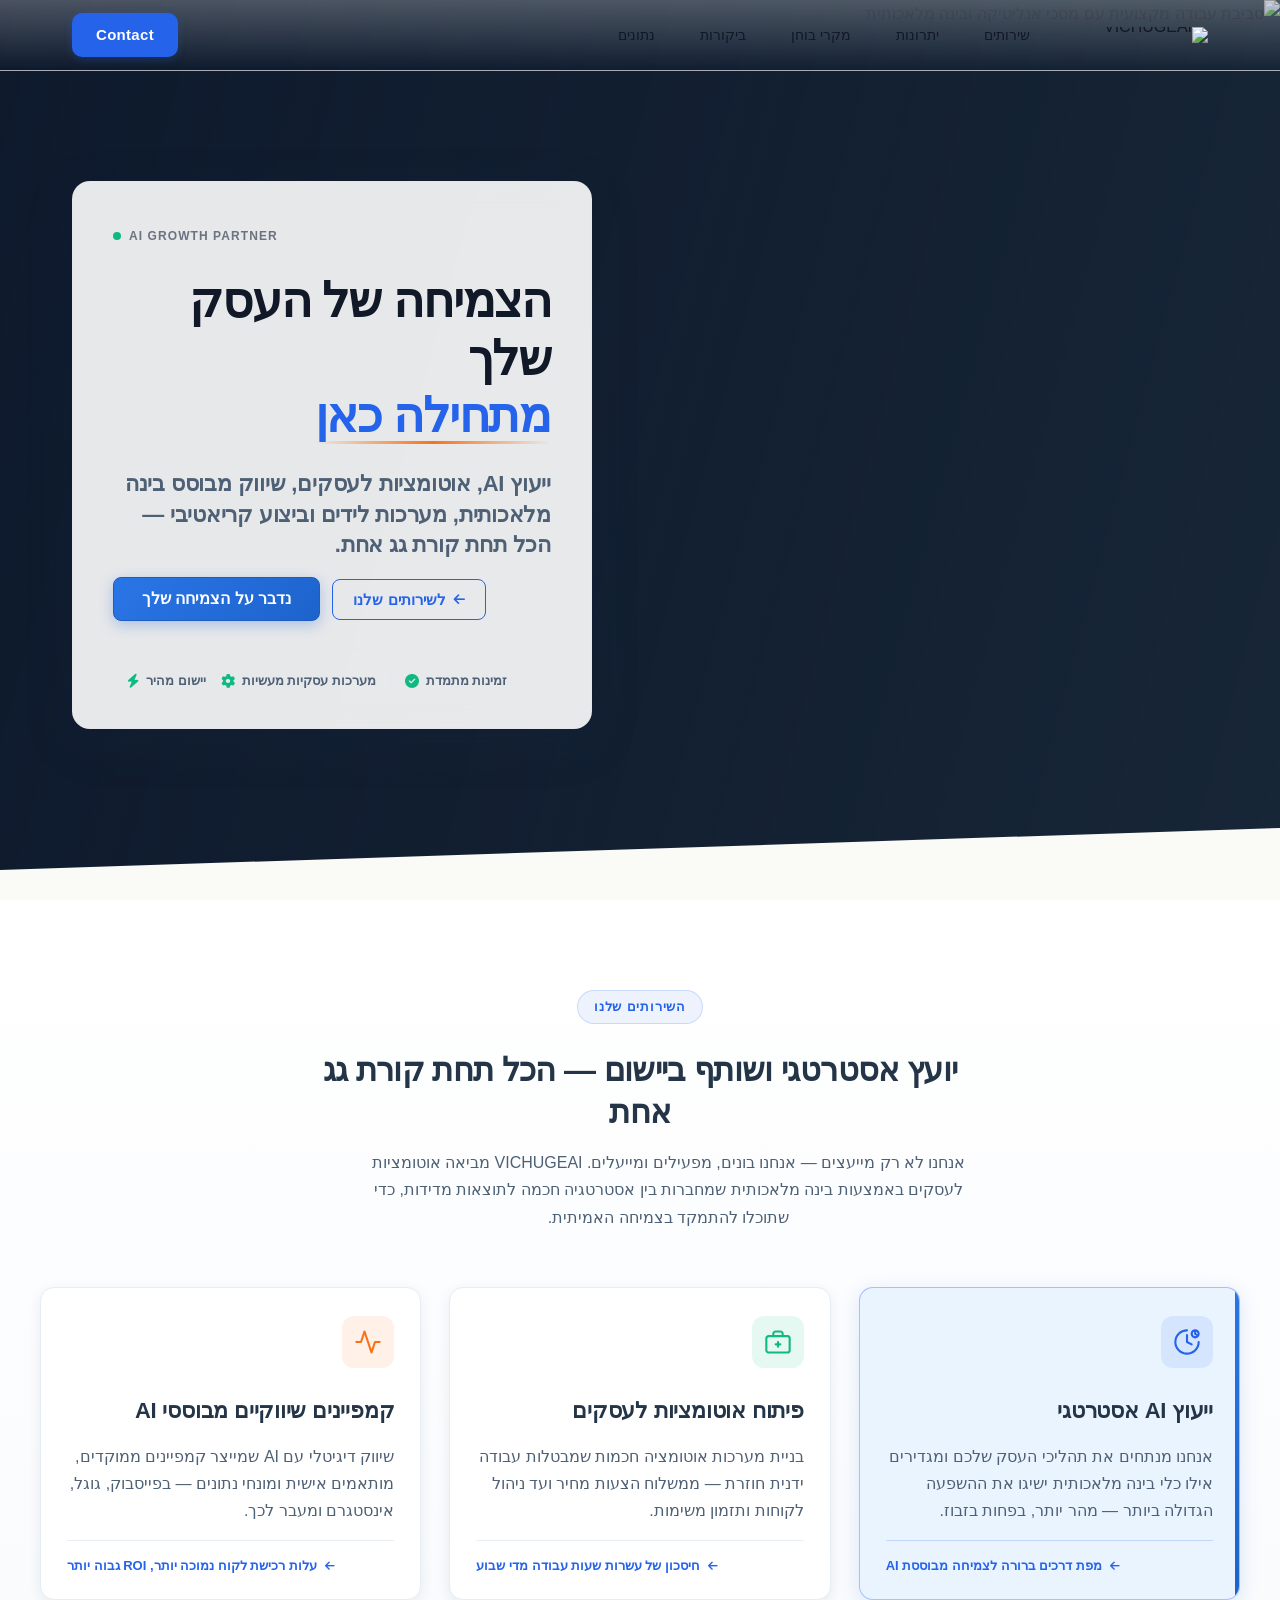
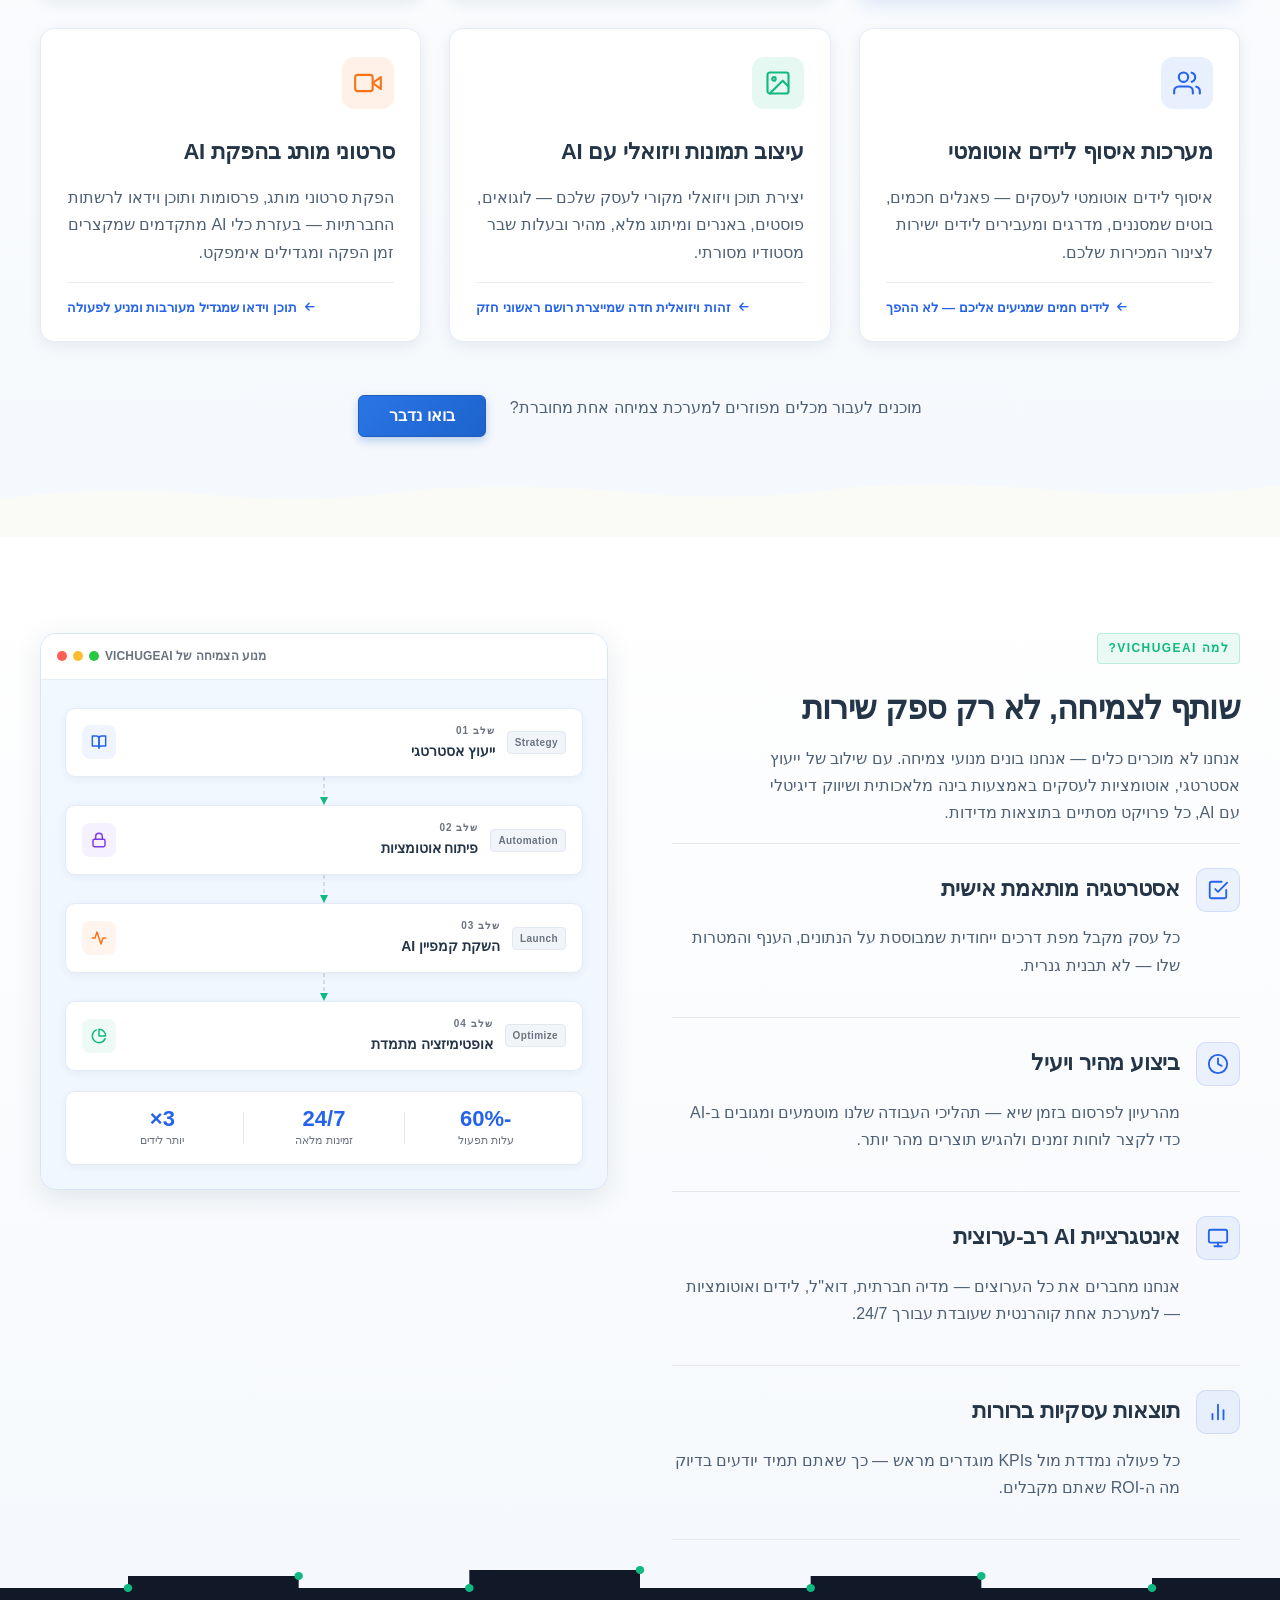
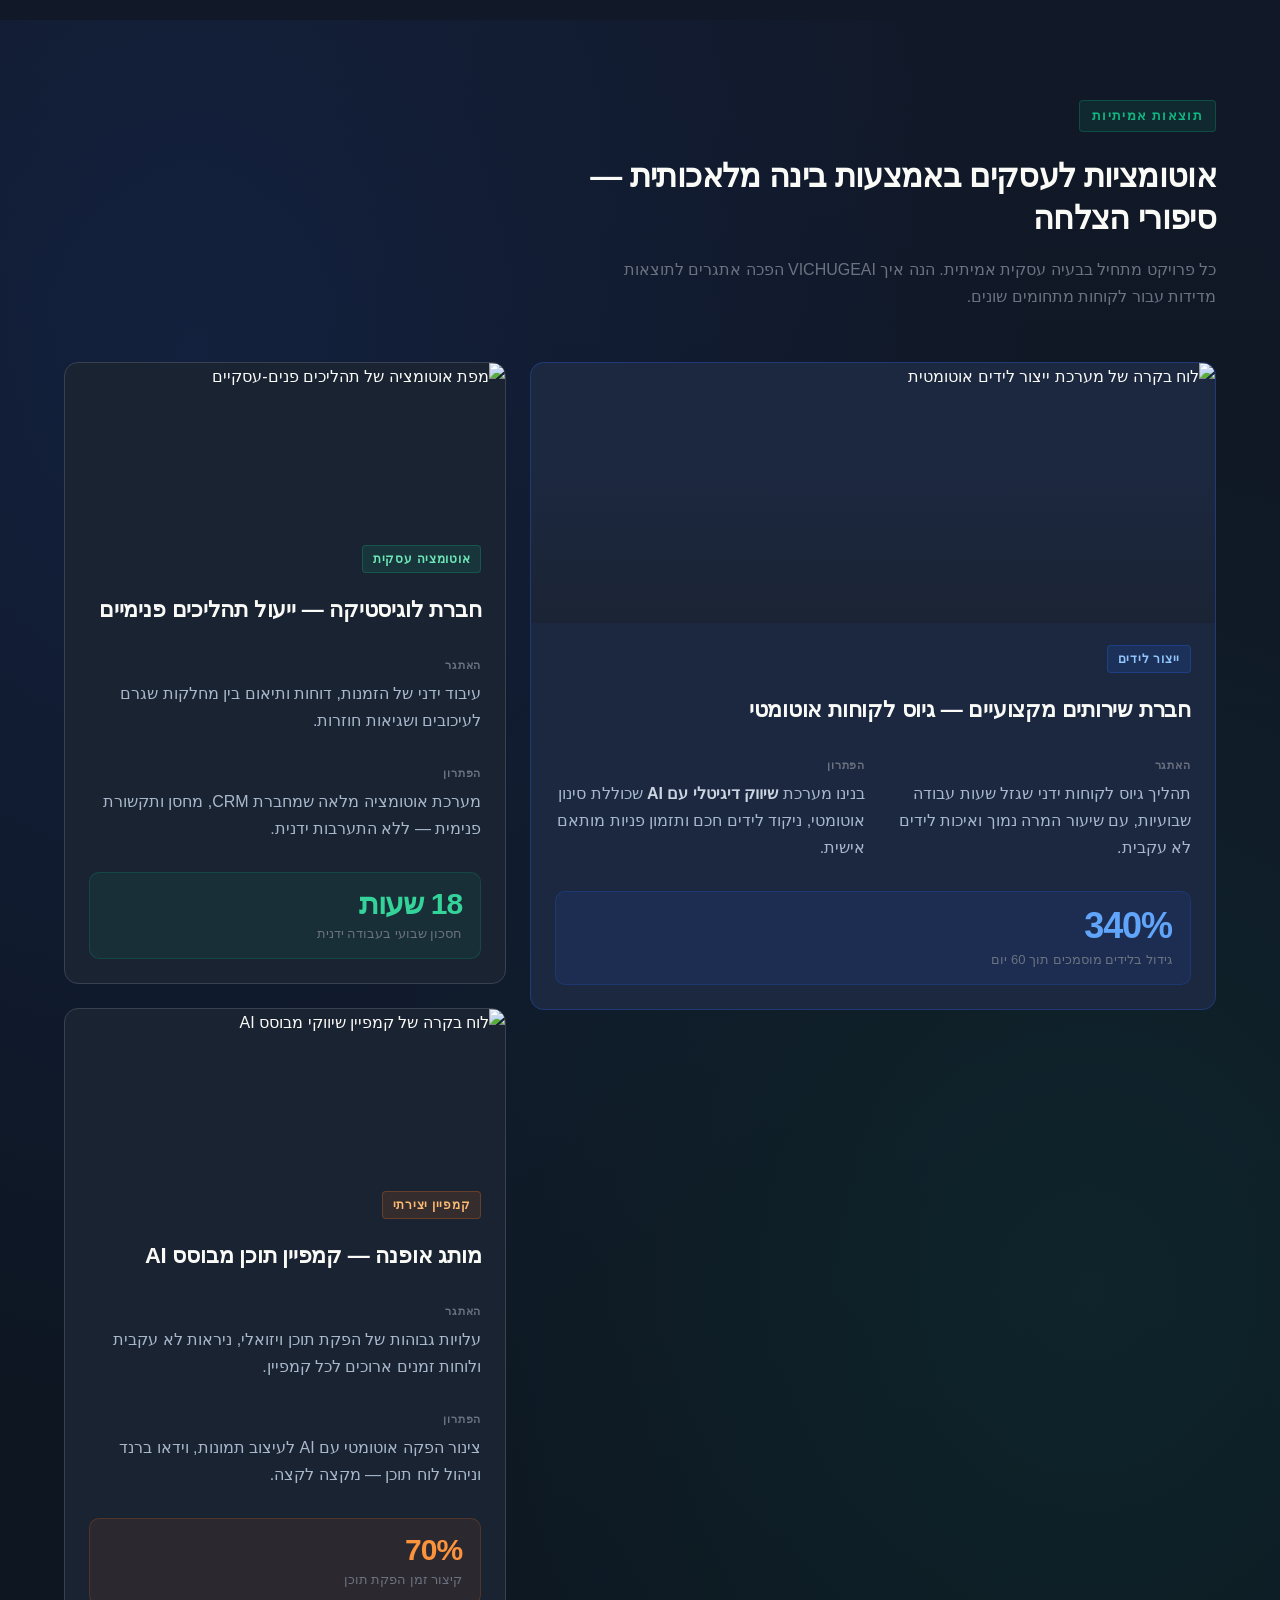
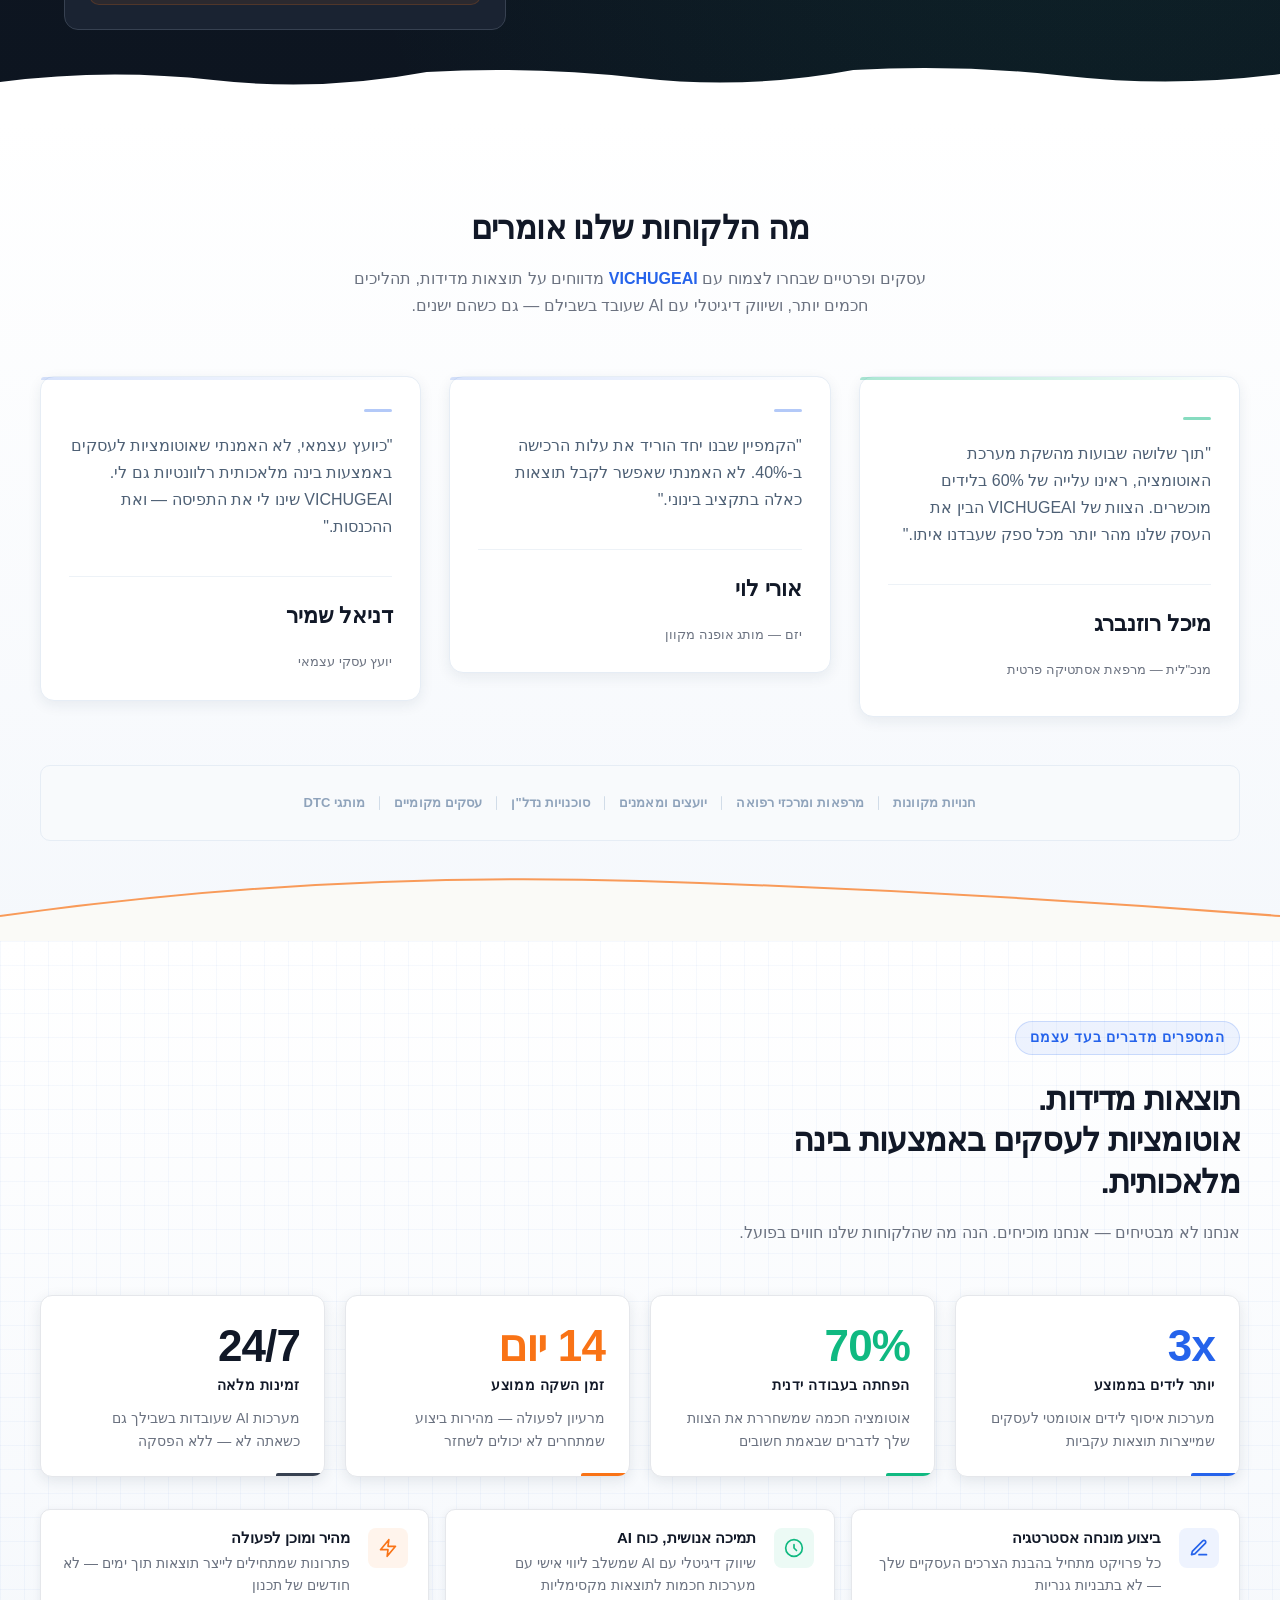
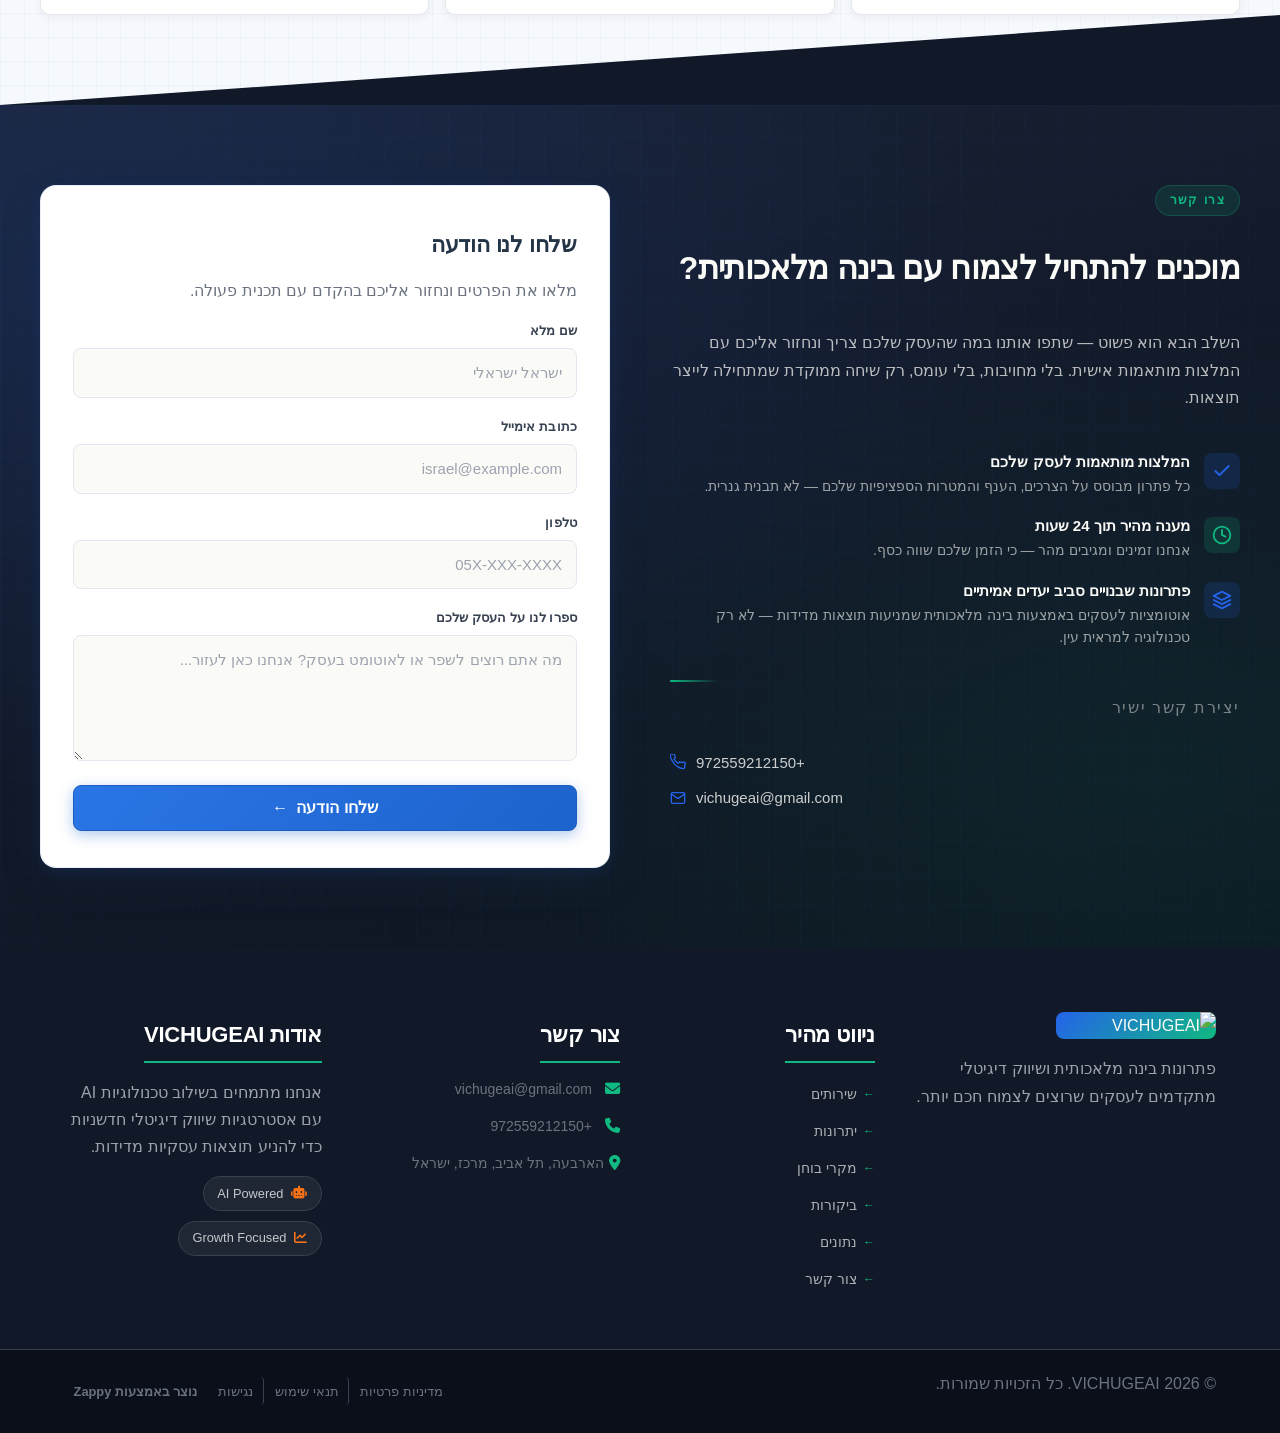
==== commit 57fb2648: "Background sync: Progressive GitHub Sync" ====
--- a/index.html
+++ b/index.html
@@ -317,16 +317,16 @@
 
   <nav class="navbar" dir="rtl">
   <button class="mobile-toggle" id="mobileToggle" aria-label="Menu">
-    <svg class="hamburger-icon" width="24" height="24" viewbox="0 0 24 24" fill="none">
+    <svg class="hamburger-icon" width="24" height="24" viewBox="0 0 24 24" fill="none">
       <path d="M3 12h18M3 6h18M3 18h18" stroke="currentColor" stroke-width="2" stroke-linecap="round"></path>
     </svg>
-    <svg class="close-icon" width="24" height="24" viewbox="0 0 24 24" fill="none" style="display: none;">
+    <svg class="close-icon" width="24" height="24" viewBox="0 0 24 24" fill="none" style="display: none;">
       <path d="M18 6L6 18M6 6l12 12" stroke="currentColor" stroke-width="2" stroke-linecap="round"></path>
     </svg>
   </button>
 
-  <button class="phone-header-btn" data-phone="[business_phone]" aria-label="Call">
-    <svg width="20" height="20" viewbox="0 0 24 24" fill="currentColor">
+  <button class="phone-header-btn" data-phone="+972559212150" aria-label="Call">
+    <svg width="20" height="20" viewBox="0 0 24 24" fill="currentColor">
       <path d="M22 16.92v3a2 2 0 0 1-2.18 2 19.79 19.79 0 0 1-8.63-3.07 19.5 19.5 0 0 1-6-6 19.79 19.79 0 0 1-3.07-8.67A2 2 0 0 1 4.11 2h3a2 2 0 0 1 2 1.72 12.84 12.84 0 0 0 .7 2.81 2 2 0 0 1-.45 2.11L8.09 9.91a16 16 0 0 0 6 6l1.27-1.27a2 2 0 0 1 2.11-.45 12.84 12.84 0 0 0 2.81.7A2 2 0 0 1 22 16.92z"></path>
     </svg>
   </button>
@@ -728,7 +728,7 @@
         const phoneLinks = document.querySelectorAll('a[href^="tel:"]');
         const phoneNumber = phoneLinks.length > 0 
           ? phoneLinks[0].getAttribute('href').replace('tel:', '')
-          : '[business_phone]';
+          : '+972559212150';
         
         window.location.href = 'tel:' + phoneNumber;
         console.log('[Navbar] Phone button clicked');
@@ -830,7 +830,7 @@
 
   <!-- Bottom Divider: soft angled light plane -->
   <div class="index-hero-divider-wrapper">
-    <svg data-no-icon-edit="true" aria-hidden="true" viewbox="0 0 1440 90" preserveaspectratio="none" xmlns="http://www.w3.org/2000/svg">
+    <svg data-no-icon-edit="true" aria-hidden="true" viewBox="0 0 1440 90" preserveAspectRatio="none" xmlns="http://www.w3.org/2000/svg">
       <path d="M0,90 L0,60 L1440,18 L1440,90 Z" fill="#FAFAF7"></path>
     </svg>
   </div>
@@ -851,7 +851,7 @@
       <!-- Card 1: AI Consulting - Flagship -->
       <article class="index-service-card index-service-card--flagship">
         <div class="index-service-icon-wrap index-service-icon-wrap--blue">
-          <svg data-element-type="icon" data-icon-type="svg" xmlns="http://www.w3.org/2000/svg" width="28" height="28" viewbox="0 0 24 24" fill="none" stroke="currentColor" stroke-width="1.8" stroke-linecap="round" stroke-linejoin="round" aria-hidden="true">
+          <svg data-element-type="icon" data-icon-type="svg" xmlns="http://www.w3.org/2000/svg" width="28" height="28" viewBox="0 0 24 24" fill="none" stroke="currentColor" stroke-width="1.8" stroke-linecap="round" stroke-linejoin="round" aria-hidden="true">
             <path d="M12 2a10 10 0 1 0 10 10"></path>
             <path d="M12 6v6l4 2"></path>
             <circle cx="19" cy="5" r="3"></circle>
@@ -871,7 +871,7 @@
       <!-- Card 2: Business Automation -->
       <article class="index-service-card">
         <div class="index-service-icon-wrap index-service-icon-wrap--green">
-          <svg data-element-type="icon" data-icon-type="svg" xmlns="http://www.w3.org/2000/svg" width="28" height="28" viewbox="0 0 24 24" fill="none" stroke="currentColor" stroke-width="1.8" stroke-linecap="round" stroke-linejoin="round" aria-hidden="true">
+          <svg data-element-type="icon" data-icon-type="svg" xmlns="http://www.w3.org/2000/svg" width="28" height="28" viewBox="0 0 24 24" fill="none" stroke="currentColor" stroke-width="1.8" stroke-linecap="round" stroke-linejoin="round" aria-hidden="true">
             <rect x="2" y="7" width="20" height="14" rx="2"></rect>
             <path d="M16 7V5a2 2 0 0 0-2-2h-4a2 2 0 0 0-2 2v2"></path>
             <line x1="12" y1="12" x2="12" y2="16"></line>
@@ -891,7 +891,7 @@
       <!-- Card 3: AI Marketing -->
       <article class="index-service-card">
         <div class="index-service-icon-wrap index-service-icon-wrap--orange">
-          <svg data-element-type="icon" data-icon-type="svg" xmlns="http://www.w3.org/2000/svg" width="28" height="28" viewbox="0 0 24 24" fill="none" stroke="currentColor" stroke-width="1.8" stroke-linecap="round" stroke-linejoin="round" aria-hidden="true">
+          <svg data-element-type="icon" data-icon-type="svg" xmlns="http://www.w3.org/2000/svg" width="28" height="28" viewBox="0 0 24 24" fill="none" stroke="currentColor" stroke-width="1.8" stroke-linecap="round" stroke-linejoin="round" aria-hidden="true">
             <path d="M22 12h-4l-3 9L9 3l-3 9H2"></path>
           </svg>
         </div>
@@ -908,7 +908,7 @@
       <!-- Card 4: Lead Generation -->
       <article class="index-service-card">
         <div class="index-service-icon-wrap index-service-icon-wrap--blue">
-          <svg data-element-type="icon" data-icon-type="svg" xmlns="http://www.w3.org/2000/svg" width="28" height="28" viewbox="0 0 24 24" fill="none" stroke="currentColor" stroke-width="1.8" stroke-linecap="round" stroke-linejoin="round" aria-hidden="true">
+          <svg data-element-type="icon" data-icon-type="svg" xmlns="http://www.w3.org/2000/svg" width="28" height="28" viewBox="0 0 24 24" fill="none" stroke="currentColor" stroke-width="1.8" stroke-linecap="round" stroke-linejoin="round" aria-hidden="true">
             <path d="M17 21v-2a4 4 0 0 0-4-4H5a4 4 0 0 0-4 4v2"></path>
             <circle cx="9" cy="7" r="4"></circle>
             <path d="M23 21v-2a4 4 0 0 0-3-3.87"></path>
@@ -928,7 +928,7 @@
       <!-- Card 5: AI Image Design -->
       <article class="index-service-card">
         <div class="index-service-icon-wrap index-service-icon-wrap--green">
-          <svg data-element-type="icon" data-icon-type="svg" xmlns="http://www.w3.org/2000/svg" width="28" height="28" viewbox="0 0 24 24" fill="none" stroke="currentColor" stroke-width="1.8" stroke-linecap="round" stroke-linejoin="round" aria-hidden="true">
+          <svg data-element-type="icon" data-icon-type="svg" xmlns="http://www.w3.org/2000/svg" width="28" height="28" viewBox="0 0 24 24" fill="none" stroke="currentColor" stroke-width="1.8" stroke-linecap="round" stroke-linejoin="round" aria-hidden="true">
             <rect x="3" y="3" width="18" height="18" rx="2"></rect>
             <circle cx="8.5" cy="8.5" r="1.5"></circle>
             <polyline points="21 15 16 10 5 21"></polyline>
@@ -947,7 +947,7 @@
       <!-- Card 6: Brand Video -->
       <article class="index-service-card">
         <div class="index-service-icon-wrap index-service-icon-wrap--orange">
-          <svg data-element-type="icon" data-icon-type="svg" xmlns="http://www.w3.org/2000/svg" width="28" height="28" viewbox="0 0 24 24" fill="none" stroke="currentColor" stroke-width="1.8" stroke-linecap="round" stroke-linejoin="round" aria-hidden="true">
+          <svg data-element-type="icon" data-icon-type="svg" xmlns="http://www.w3.org/2000/svg" width="28" height="28" viewBox="0 0 24 24" fill="none" stroke="currentColor" stroke-width="1.8" stroke-linecap="round" stroke-linejoin="round" aria-hidden="true">
             <polygon points="23 7 16 12 23 17 23 7"></polygon>
             <rect x="1" y="5" width="15" height="14" rx="2"></rect>
           </svg>
@@ -974,7 +974,7 @@
 
   <!-- Bottom Divider: blue gradient ribbon with shallow wave -->
   <div class="index-services-divider-wrapper">
-    <svg data-no-icon-edit="true" aria-hidden="true" viewbox="0 0 1440 70" preserveaspectratio="none" xmlns="http://www.w3.org/2000/svg">
+    <svg data-no-icon-edit="true" aria-hidden="true" viewBox="0 0 1440 70" preserveAspectRatio="none" xmlns="http://www.w3.org/2000/svg">
       <defs>
         <linearGradient id="svc-ribbon-grad" x1="0%" y1="0%" x2="100%" y2="0%">
           <stop offset="0%" stop-color="#1D63CC"></stop>
@@ -1000,7 +1000,7 @@
 
         <div class="index-benefits-row">
           <div class="index-benefits-icon-wrap">
-            <svg data-element-type="icon" data-icon-type="svg" xmlns="http://www.w3.org/2000/svg" width="22" height="22" viewbox="0 0 24 24" fill="none" stroke="currentColor" stroke-width="2" stroke-linecap="round" stroke-linejoin="round" aria-hidden="true">
+            <svg data-element-type="icon" data-icon-type="svg" xmlns="http://www.w3.org/2000/svg" width="22" height="22" viewBox="0 0 24 24" fill="none" stroke="currentColor" stroke-width="2" stroke-linecap="round" stroke-linejoin="round" aria-hidden="true">
               <path d="M9 11l3 3L22 4"></path><path d="M21 12v7a2 2 0 01-2 2H5a2 2 0 01-2-2V5a2 2 0 012-2h11"></path>
             </svg>
           </div>
@@ -1012,7 +1012,7 @@
 
         <div class="index-benefits-row">
           <div class="index-benefits-icon-wrap">
-            <svg data-element-type="icon" data-icon-type="svg" xmlns="http://www.w3.org/2000/svg" width="22" height="22" viewbox="0 0 24 24" fill="none" stroke="currentColor" stroke-width="2" stroke-linecap="round" stroke-linejoin="round" aria-hidden="true">
+            <svg data-element-type="icon" data-icon-type="svg" xmlns="http://www.w3.org/2000/svg" width="22" height="22" viewBox="0 0 24 24" fill="none" stroke="currentColor" stroke-width="2" stroke-linecap="round" stroke-linejoin="round" aria-hidden="true">
               <circle cx="12" cy="12" r="10"></circle><polyline points="12 6 12 12 16 14"></polyline>
             </svg>
           </div>
@@ -1024,7 +1024,7 @@
 
         <div class="index-benefits-row">
           <div class="index-benefits-icon-wrap">
-            <svg data-element-type="icon" data-icon-type="svg" xmlns="http://www.w3.org/2000/svg" width="22" height="22" viewbox="0 0 24 24" fill="none" stroke="currentColor" stroke-width="2" stroke-linecap="round" stroke-linejoin="round" aria-hidden="true">
+            <svg data-element-type="icon" data-icon-type="svg" xmlns="http://www.w3.org/2000/svg" width="22" height="22" viewBox="0 0 24 24" fill="none" stroke="currentColor" stroke-width="2" stroke-linecap="round" stroke-linejoin="round" aria-hidden="true">
               <rect x="2" y="3" width="20" height="14" rx="2"></rect><line x1="8" y1="21" x2="16" y2="21"></line><line x1="12" y1="17" x2="12" y2="21"></line>
             </svg>
           </div>
@@ -1036,7 +1036,7 @@
 
         <div class="index-benefits-row index-benefits-row--last">
           <div class="index-benefits-icon-wrap">
-            <svg data-element-type="icon" data-icon-type="svg" xmlns="http://www.w3.org/2000/svg" width="22" height="22" viewbox="0 0 24 24" fill="none" stroke="currentColor" stroke-width="2" stroke-linecap="round" stroke-linejoin="round" aria-hidden="true">
+            <svg data-element-type="icon" data-icon-type="svg" xmlns="http://www.w3.org/2000/svg" width="22" height="22" viewBox="0 0 24 24" fill="none" stroke="currentColor" stroke-width="2" stroke-linecap="round" stroke-linejoin="round" aria-hidden="true">
               <line x1="18" y1="20" x2="18" y2="10"></line><line x1="12" y1="20" x2="12" y2="4"></line><line x1="6" y1="20" x2="6" y2="14"></line>
             </svg>
           </div>
@@ -1064,7 +1064,7 @@
           <!-- Node 1 -->
           <div class="index-benefits-node index-benefits-node--strategy">
             <div class="index-benefits-node-icon">
-              <svg data-element-type="icon" data-icon-type="svg" xmlns="http://www.w3.org/2000/svg" width="16" height="16" viewbox="0 0 24 24" fill="none" stroke="currentColor" stroke-width="2.2" stroke-linecap="round" stroke-linejoin="round" aria-hidden="true"><path d="M2 3h6a4 4 0 014 4v14a3 3 0 00-3-3H2z"></path><path d="M22 3h-6a4 4 0 00-4 4v14a3 3 0 013-3h7z"></path></svg>
+              <svg data-element-type="icon" data-icon-type="svg" xmlns="http://www.w3.org/2000/svg" width="16" height="16" viewBox="0 0 24 24" fill="none" stroke="currentColor" stroke-width="2.2" stroke-linecap="round" stroke-linejoin="round" aria-hidden="true"><path d="M2 3h6a4 4 0 014 4v14a3 3 0 00-3-3H2z"></path><path d="M22 3h-6a4 4 0 00-4 4v14a3 3 0 013-3h7z"></path></svg>
             </div>
             <div class="index-benefits-node-text">
               <span class="index-benefits-node-label">שלב 01</span>
@@ -1074,7 +1074,7 @@
           </div>
 
           <div class="index-benefits-connector">
-            <svg data-no-icon-edit="true" aria-hidden="true" xmlns="http://www.w3.org/2000/svg" width="14" height="28" viewbox="0 0 14 28">
+            <svg data-no-icon-edit="true" aria-hidden="true" xmlns="http://www.w3.org/2000/svg" width="14" height="28" viewBox="0 0 14 28">
               <line x1="7" y1="0" x2="7" y2="20" stroke="#CBD5E1" stroke-width="1.5" stroke-dasharray="4 3"></line>
               <polygon points="7,28 3,20 11,20" fill="#10B981"></polygon>
             </svg>
@@ -1083,7 +1083,7 @@
           <!-- Node 2 -->
           <div class="index-benefits-node index-benefits-node--automation">
             <div class="index-benefits-node-icon">
-              <svg data-element-type="icon" data-icon-type="svg" xmlns="http://www.w3.org/2000/svg" width="16" height="16" viewbox="0 0 24 24" fill="none" stroke="currentColor" stroke-width="2.2" stroke-linecap="round" stroke-linejoin="round" aria-hidden="true"><rect x="3" y="11" width="18" height="11" rx="2"></rect><path d="M7 11V7a5 5 0 0110 0v4"></path></svg>
+              <svg data-element-type="icon" data-icon-type="svg" xmlns="http://www.w3.org/2000/svg" width="16" height="16" viewBox="0 0 24 24" fill="none" stroke="currentColor" stroke-width="2.2" stroke-linecap="round" stroke-linejoin="round" aria-hidden="true"><rect x="3" y="11" width="18" height="11" rx="2"></rect><path d="M7 11V7a5 5 0 0110 0v4"></path></svg>
             </div>
             <div class="index-benefits-node-text">
               <span class="index-benefits-node-label">שלב 02</span>
@@ -1093,7 +1093,7 @@
           </div>
 
           <div class="index-benefits-connector">
-            <svg data-no-icon-edit="true" aria-hidden="true" xmlns="http://www.w3.org/2000/svg" width="14" height="28" viewbox="0 0 14 28">
+            <svg data-no-icon-edit="true" aria-hidden="true" xmlns="http://www.w3.org/2000/svg" width="14" height="28" viewBox="0 0 14 28">
               <line x1="7" y1="0" x2="7" y2="20" stroke="#CBD5E1" stroke-width="1.5" stroke-dasharray="4 3"></line>
               <polygon points="7,28 3,20 11,20" fill="#10B981"></polygon>
             </svg>
@@ -1102,7 +1102,7 @@
           <!-- Node 3 -->
           <div class="index-benefits-node index-benefits-node--campaign">
             <div class="index-benefits-node-icon">
-              <svg data-element-type="icon" data-icon-type="svg" xmlns="http://www.w3.org/2000/svg" width="16" height="16" viewbox="0 0 24 24" fill="none" stroke="currentColor" stroke-width="2.2" stroke-linecap="round" stroke-linejoin="round" aria-hidden="true"><polyline points="22 12 18 12 15 21 9 3 6 12 2 12"></polyline></svg>
+              <svg data-element-type="icon" data-icon-type="svg" xmlns="http://www.w3.org/2000/svg" width="16" height="16" viewBox="0 0 24 24" fill="none" stroke="currentColor" stroke-width="2.2" stroke-linecap="round" stroke-linejoin="round" aria-hidden="true"><polyline points="22 12 18 12 15 21 9 3 6 12 2 12"></polyline></svg>
             </div>
             <div class="index-benefits-node-text">
               <span class="index-benefits-node-label">שלב 03</span>
@@ -1112,7 +1112,7 @@
           </div>
 
           <div class="index-benefits-connector">
-            <svg data-no-icon-edit="true" aria-hidden="true" xmlns="http://www.w3.org/2000/svg" width="14" height="28" viewbox="0 0 14 28">
+            <svg data-no-icon-edit="true" aria-hidden="true" xmlns="http://www.w3.org/2000/svg" width="14" height="28" viewBox="0 0 14 28">
               <line x1="7" y1="0" x2="7" y2="20" stroke="#CBD5E1" stroke-width="1.5" stroke-dasharray="4 3"></line>
               <polygon points="7,28 3,20 11,20" fill="#10B981"></polygon>
             </svg>
@@ -1121,7 +1121,7 @@
           <!-- Node 4 -->
           <div class="index-benefits-node index-benefits-node--optimize">
             <div class="index-benefits-node-icon">
-              <svg data-element-type="icon" data-icon-type="svg" xmlns="http://www.w3.org/2000/svg" width="16" height="16" viewbox="0 0 24 24" fill="none" stroke="currentColor" stroke-width="2.2" stroke-linecap="round" stroke-linejoin="round" aria-hidden="true"><path d="M21.21 15.89A10 10 0 118 2.83"></path><path d="M22 12A10 10 0 0012 2v10z"></path></svg>
+              <svg data-element-type="icon" data-icon-type="svg" xmlns="http://www.w3.org/2000/svg" width="16" height="16" viewBox="0 0 24 24" fill="none" stroke="currentColor" stroke-width="2.2" stroke-linecap="round" stroke-linejoin="round" aria-hidden="true"><path d="M21.21 15.89A10 10 0 118 2.83"></path><path d="M22 12A10 10 0 0012 2v10z"></path></svg>
             </div>
             <div class="index-benefits-node-text">
               <span class="index-benefits-node-label">שלב 04</span>
@@ -1160,7 +1160,7 @@
 
   <!-- Bottom Divider: stepped gridline into dark section -->
   <div class="index-benefits-divider-wrapper">
-    <svg data-no-icon-edit="true" aria-hidden="true" viewbox="0 0 1200 64" preserveaspectratio="none" xmlns="http://www.w3.org/2000/svg">
+    <svg data-no-icon-edit="true" aria-hidden="true" viewBox="0 0 1200 64" preserveAspectRatio="none" xmlns="http://www.w3.org/2000/svg">
       <path d="M0,64 L0,32 L120,32 L120,20 L280,20 L280,32 L440,32 L440,14 L600,14 L600,32 L760,32 L760,20 L920,20 L920,32 L1080,32 L1080,22 L1200,22 L1200,64 Z" fill="#111827"></path>
       <!-- Emerald node dots -->
       <circle cx="120" cy="32" r="4" fill="#10B981"></circle>
@@ -1263,7 +1263,7 @@
 
   <!-- Bottom Divider -->
   <div class="cs-divider-wrapper">
-    <svg data-no-icon-edit="true" aria-hidden="true" viewbox="0 0 1440 90" preserveaspectratio="none" xmlns="http://www.w3.org/2000/svg">
+    <svg data-no-icon-edit="true" aria-hidden="true" viewBox="0 0 1440 90" preserveAspectRatio="none" xmlns="http://www.w3.org/2000/svg">
       <path d="M0,90 L0,52 Q120,38 240,50 T480,42 Q600,36 720,48 T960,40 Q1080,34 1200,46 T1440,44 L1440,90 Z" fill="#FFFFFF"></path>
     </svg>
   </div>
@@ -1332,7 +1332,7 @@
 
   <!-- Bottom Arc Divider -->
   <div class="index-reviews-divider-wrapper">
-    <svg data-no-icon-edit="true" aria-hidden="true" viewbox="0 0 1440 80" preserveaspectratio="none" xmlns="http://www.w3.org/2000/svg">
+    <svg data-no-icon-edit="true" aria-hidden="true" viewBox="0 0 1440 80" preserveAspectRatio="none" xmlns="http://www.w3.org/2000/svg">
       <!-- Orange keyline arc -->
       <path d="M0,80 L0,55 Q360,10 720,20 Q1080,30 1440,55 L1440,80 Z" fill="#FAFAF7"></path>
       <path d="M0,55 Q360,10 720,20 Q1080,30 1440,55" fill="#FAFAF7" stroke="var(--accent)" stroke-width="2" opacity="0.7"></path>
@@ -1393,7 +1393,7 @@
     <div class="index-stats-chips-row">
       <div class="index-stats-chip">
         <span class="index-stats-chip-icon">
-          <svg data-element-type="icon" data-icon-type="svg" xmlns="http://www.w3.org/2000/svg" width="20" height="20" viewbox="0 0 24 24" fill="none" stroke="currentColor" stroke-width="2" stroke-linecap="round" stroke-linejoin="round" aria-hidden="true"><path d="M12 20h9"></path><path d="M16.5 3.5a2.121 2.121 0 0 1 3 3L7 19l-4 1 1-4L16.5 3.5z"></path></svg>
+          <svg data-element-type="icon" data-icon-type="svg" xmlns="http://www.w3.org/2000/svg" width="20" height="20" viewBox="0 0 24 24" fill="none" stroke="currentColor" stroke-width="2" stroke-linecap="round" stroke-linejoin="round" aria-hidden="true"><path d="M12 20h9"></path><path d="M16.5 3.5a2.121 2.121 0 0 1 3 3L7 19l-4 1 1-4L16.5 3.5z"></path></svg>
         </span>
         <div class="index-stats-chip-content">
           <strong>ביצוע מונחה אסטרטגיה</strong>
@@ -1403,7 +1403,7 @@
 
       <div class="index-stats-chip">
         <span class="index-stats-chip-icon">
-          <svg data-element-type="icon" data-icon-type="svg" xmlns="http://www.w3.org/2000/svg" width="20" height="20" viewbox="0 0 24 24" fill="none" stroke="currentColor" stroke-width="2" stroke-linecap="round" stroke-linejoin="round" aria-hidden="true"><circle cx="12" cy="12" r="10"></circle><path d="M12 8v4l3 3"></path></svg>
+          <svg data-element-type="icon" data-icon-type="svg" xmlns="http://www.w3.org/2000/svg" width="20" height="20" viewBox="0 0 24 24" fill="none" stroke="currentColor" stroke-width="2" stroke-linecap="round" stroke-linejoin="round" aria-hidden="true"><circle cx="12" cy="12" r="10"></circle><path d="M12 8v4l3 3"></path></svg>
         </span>
         <div class="index-stats-chip-content">
           <strong>תמיכה אנושית, כוח AI</strong>
@@ -1413,7 +1413,7 @@
 
       <div class="index-stats-chip">
         <span class="index-stats-chip-icon">
-          <svg data-element-type="icon" data-icon-type="svg" xmlns="http://www.w3.org/2000/svg" width="20" height="20" viewbox="0 0 24 24" fill="none" stroke="currentColor" stroke-width="2" stroke-linecap="round" stroke-linejoin="round" aria-hidden="true"><polyline points="13 2 3 14 12 14 11 22 21 10 12 10 13 2"></polyline></svg>
+          <svg data-element-type="icon" data-icon-type="svg" xmlns="http://www.w3.org/2000/svg" width="20" height="20" viewBox="0 0 24 24" fill="none" stroke="currentColor" stroke-width="2" stroke-linecap="round" stroke-linejoin="round" aria-hidden="true"><polyline points="13 2 3 14 12 14 11 22 21 10 12 10 13 2"></polyline></svg>
         </span>
         <div class="index-stats-chip-content">
           <strong>מהיר ומוכן לפעולה</strong>
@@ -1425,7 +1425,7 @@
 
   <!-- Bottom Diagonal Divider -->
   <div class="index-stats-divider-wrapper">
-    <svg data-no-icon-edit="true" aria-hidden="true" viewbox="0 0 1440 90" preserveaspectratio="none" xmlns="http://www.w3.org/2000/svg">
+    <svg data-no-icon-edit="true" aria-hidden="true" viewBox="0 0 1440 90" preserveAspectRatio="none" xmlns="http://www.w3.org/2000/svg">
       <polygon points="0,90 1440,90 1440,0" fill="#111827"></polygon>
     </svg>
   </div>
@@ -1444,7 +1444,7 @@
       <ul class="index-contact-section__reassurances">
         <li class="index-contact-section__reassurance-item">
           <span class="index-contact-section__reassurance-icon" aria-hidden="true">
-            <svg data-element-type="icon" data-icon-type="svg" width="20" height="20" viewbox="0 0 24 24" fill="none" stroke="currentColor" stroke-width="2.2" stroke-linecap="round" stroke-linejoin="round"><polyline points="20 6 9 17 4 12"></polyline></svg>
+            <svg data-element-type="icon" data-icon-type="svg" width="20" height="20" viewBox="0 0 24 24" fill="none" stroke="currentColor" stroke-width="2.2" stroke-linecap="round" stroke-linejoin="round"><polyline points="20 6 9 17 4 12"></polyline></svg>
           </span>
           <div class="index-contact-section__reassurance-text">
             <strong>המלצות מותאמות לעסק שלכם</strong>
@@ -1453,7 +1453,7 @@
         </li>
         <li class="index-contact-section__reassurance-item">
           <span class="index-contact-section__reassurance-icon index-contact-section__reassurance-icon--emerald" aria-hidden="true">
-            <svg data-element-type="icon" data-icon-type="svg" width="20" height="20" viewbox="0 0 24 24" fill="none" stroke="currentColor" stroke-width="2.2" stroke-linecap="round" stroke-linejoin="round"><circle cx="12" cy="12" r="10"></circle><polyline points="12 6 12 12 16 14"></polyline></svg>
+            <svg data-element-type="icon" data-icon-type="svg" width="20" height="20" viewBox="0 0 24 24" fill="none" stroke="currentColor" stroke-width="2.2" stroke-linecap="round" stroke-linejoin="round"><circle cx="12" cy="12" r="10"></circle><polyline points="12 6 12 12 16 14"></polyline></svg>
           </span>
           <div class="index-contact-section__reassurance-text">
             <strong>מענה מהיר תוך 24 שעות</strong>
@@ -1462,7 +1462,7 @@
         </li>
         <li class="index-contact-section__reassurance-item">
           <span class="index-contact-section__reassurance-icon" aria-hidden="true">
-            <svg data-element-type="icon" data-icon-type="svg" width="20" height="20" viewbox="0 0 24 24" fill="none" stroke="currentColor" stroke-width="2.2" stroke-linecap="round" stroke-linejoin="round"><path d="M12 2L2 7l10 5 10-5-10-5z"></path><path d="M2 17l10 5 10-5"></path><path d="M2 12l10 5 10-5"></path></svg>
+            <svg data-element-type="icon" data-icon-type="svg" width="20" height="20" viewBox="0 0 24 24" fill="none" stroke="currentColor" stroke-width="2.2" stroke-linecap="round" stroke-linejoin="round"><path d="M12 2L2 7l10 5 10-5-10-5z"></path><path d="M2 17l10 5 10-5"></path><path d="M2 12l10 5 10-5"></path></svg>
           </span>
           <div class="index-contact-section__reassurance-text">
             <strong>פתרונות שבנויים סביב יעדים אמיתיים</strong>
@@ -1475,17 +1475,17 @@
         <div class="index-contact-section__divider-line" aria-hidden="true"></div>
         <p class="index-contact-section__direct-label">יצירת קשר ישיר</p>
         <div class="index-contact-section__contact-links">
-          <a href="tel:[business_phone]" class="index-contact-section__contact-link">
+          <a href="tel:+972559212150" class="index-contact-section__contact-link">
             <span class="index-contact-section__contact-link-icon" aria-hidden="true">
-              <svg data-element-type="icon" data-icon-type="svg" width="16" height="16" viewbox="0 0 24 24" fill="none" stroke="currentColor" stroke-width="2" stroke-linecap="round" stroke-linejoin="round"><path d="M22 16.92v3a2 2 0 01-2.18 2 19.79 19.79 0 01-8.63-3.07A19.5 19.5 0 013.07 9.81 19.79 19.79 0 01.01 1.19 2 2 0 012 0h3a2 2 0 012 1.72c.127.96.361 1.903.7 2.81a2 2 0 01-.45 2.11L6.09 7.91a16 16 0 006 6l1.27-1.27a2 2 0 012.11-.45c.907.339 1.85.573 2.81.7A2 2 0 0122 16.92z"></path></svg>
+              <svg data-element-type="icon" data-icon-type="svg" width="16" height="16" viewBox="0 0 24 24" fill="none" stroke="currentColor" stroke-width="2" stroke-linecap="round" stroke-linejoin="round"><path d="M22 16.92v3a2 2 0 01-2.18 2 19.79 19.79 0 01-8.63-3.07A19.5 19.5 0 013.07 9.81 19.79 19.79 0 01.01 1.19 2 2 0 012 0h3a2 2 0 012 1.72c.127.96.361 1.903.7 2.81a2 2 0 01-.45 2.11L6.09 7.91a16 16 0 006 6l1.27-1.27a2 2 0 012.11-.45c.907.339 1.85.573 2.81.7A2 2 0 0122 16.92z"></path></svg>
             </span>
-            [business_phone]
+            +972559212150
           </a>
-          <a href="mailto:[business_email]" class="index-contact-section__contact-link">
+          <a href="mailto:vichugeai@gmail.com" class="index-contact-section__contact-link">
             <span class="index-contact-section__contact-link-icon" aria-hidden="true">
-              <svg data-element-type="icon" data-icon-type="svg" width="16" height="16" viewbox="0 0 24 24" fill="none" stroke="currentColor" stroke-width="2" stroke-linecap="round" stroke-linejoin="round"><path d="M4 4h16c1.1 0 2 .9 2 2v12c0 1.1-.9 2-2 2H4c-1.1 0-2-.9-2-2V6c0-1.1.9-2 2-2z"></path><polyline points="22,6 12,13 2,6"></polyline></svg>
+              <svg data-element-type="icon" data-icon-type="svg" width="16" height="16" viewBox="0 0 24 24" fill="none" stroke="currentColor" stroke-width="2" stroke-linecap="round" stroke-linejoin="round"><path d="M4 4h16c1.1 0 2 .9 2 2v12c0 1.1-.9 2-2 2H4c-1.1 0-2-.9-2-2V6c0-1.1.9-2 2-2z"></path><polyline points="22,6 12,13 2,6"></polyline></svg>
             </span>
-            [business_email]
+            vichugeai@gmail.com
           </a>
         </div>
       </div>
@@ -1522,7 +1522,7 @@
 </section>
   </main>
   
-  <footer class="site-footer"><div class="footer-top"><div class="footer-container"><div class="footer-grid"><div class="footer-col footer-brand"><img src="/assets/business-logo.webp" alt="VICHUGEAI" class="logo"><p class="brand-desc">פתרונות בינה מלאכותית ושיווק דיגיטלי מתקדמים לעסקים שרוצים לצמוח חכם יותר.</p><div class="social-links"><a href="[facebook_handle]" aria-label="Facebook"><i class="fab fa-facebook-f"></i></a><a href="[instagram_handle]" aria-label="Instagram"><i class="fab fa-instagram"></i></a><a href="[whatsapp_handle]" aria-label="WhatsApp"><i class="fab fa-whatsapp"></i></a></div></div><div class="footer-col footer-nav"><h3 class="footer-heading">ניווט מהיר</h3><ul class="footer-links"><li><a href="#services">שירותים</a></li><li><a href="#benefits">יתרונות</a></li><li><a href="#case-studies">מקרי בוחן</a></li><li><a href="#reviews">ביקורות</a></li><li><a href="#stats">נתונים</a></li><li><a href="#contact">צור קשר</a></li></ul></div><div class="footer-col footer-contact"><h3 class="footer-heading">צור קשר</h3><ul class="contact-list"><li><i class="fas fa-envelope"></i><a href="mailto:[business_email]">[business_email]</a></li><li><i class="fas fa-phone"></i><a href="tel:[business_phone]">[business_phone]</a></li><li><a href="/"><i class="fas fa-map-marker-alt"></i><span>[business_address]</span></a></li></ul></div><div class="footer-col footer-extra"><h3 class="footer-heading">אודות VICHUGEAI</h3><p class="extra-text">אנחנו מתמחים בשילוב טכנולוגיות AI עם אסטרטגיות שיווק דיגיטלי חדשניות כדי להניע תוצאות עסקיות מדידות.</p><div class="badge-wrap"><span class="footer-badge"><i class="fas fa-robot"></i> AI Powered</span><span class="footer-badge"><i class="fas fa-chart-line"></i> Growth Focused</span></div></div></div></div></div><div class="footer-bottom"><div class="footer-container"><div class="footer-bottom-inner"><p class="copyright">© 2026 VICHUGEAI. כל הזכויות שמורות.</p><div class="footer-legal"><a href="/privacy">מדיניות פרטיות</a><a href="/terms">תנאי שימוש</a><a href="/accessibility">נגישות</a><a href="https://zappy5.com" target="_blank" class="zappy-attribution">נוצר באמצעות Zappy</a></div></div></div></div></footer>
+  <footer class="site-footer"><div class="footer-top"><div class="footer-container"><div class="footer-grid"><div class="footer-col footer-brand"><img src="/assets/business-logo.webp" alt="VICHUGEAI" class="logo"><p class="brand-desc">פתרונות בינה מלאכותית ושיווק דיגיטלי מתקדמים לעסקים שרוצים לצמוח חכם יותר.</p><div class="social-links"><a href="#" aria-label="Facebook" style="display:none !important;"><i class="fab fa-facebook-f"></i></a><a href="#" aria-label="Instagram" style="display:none !important;"><i class="fab fa-instagram"></i></a><a href="#" aria-label="WhatsApp" style="display:none !important;"><i class="fab fa-whatsapp"></i></a></div></div><div class="footer-col footer-nav"><h3 class="footer-heading">ניווט מהיר</h3><ul class="footer-links"><li><a href="#services">שירותים</a></li><li><a href="#benefits">יתרונות</a></li><li><a href="#case-studies">מקרי בוחן</a></li><li><a href="#reviews">ביקורות</a></li><li><a href="#stats">נתונים</a></li><li><a href="#contact">צור קשר</a></li></ul></div><div class="footer-col footer-contact"><h3 class="footer-heading">צור קשר</h3><ul class="contact-list"><li><i class="fas fa-envelope"></i><a href="mailto:vichugeai@gmail.com">vichugeai@gmail.com</a></li><li><i class="fas fa-phone"></i><a href="tel:+972559212150">+972559212150</a></li><li><a href="/"><i class="fas fa-map-marker-alt"></i><span>הארבעה, תל אביב, מרכז, ישראל</span></a></li></ul></div><div class="footer-col footer-extra"><h3 class="footer-heading">אודות VICHUGEAI</h3><p class="extra-text">אנחנו מתמחים בשילוב טכנולוגיות AI עם אסטרטגיות שיווק דיגיטלי חדשניות כדי להניע תוצאות עסקיות מדידות.</p><div class="badge-wrap"><span class="footer-badge"><i class="fas fa-robot"></i> AI Powered</span><span class="footer-badge"><i class="fas fa-chart-line"></i> Growth Focused</span></div></div></div></div></div><div class="footer-bottom"><div class="footer-container"><div class="footer-bottom-inner"><p class="copyright">© 2026 VICHUGEAI. כל הזכויות שמורות.</p><div class="footer-legal"><a href="/privacy">מדיניות פרטיות</a><a href="/terms">תנאי שימוש</a><a href="/accessibility">נגישות</a><a href="https://zappy5.com" target="_blank" class="zappy-attribution">נוצר באמצעות Zappy</a></div></div></div></div></footer>
   
   <a href="https://wa.me/[whatsapp_handle]" class="whatsapp-float" aria-label="WhatsApp">
     <i class="fab fa-whatsapp"></i>
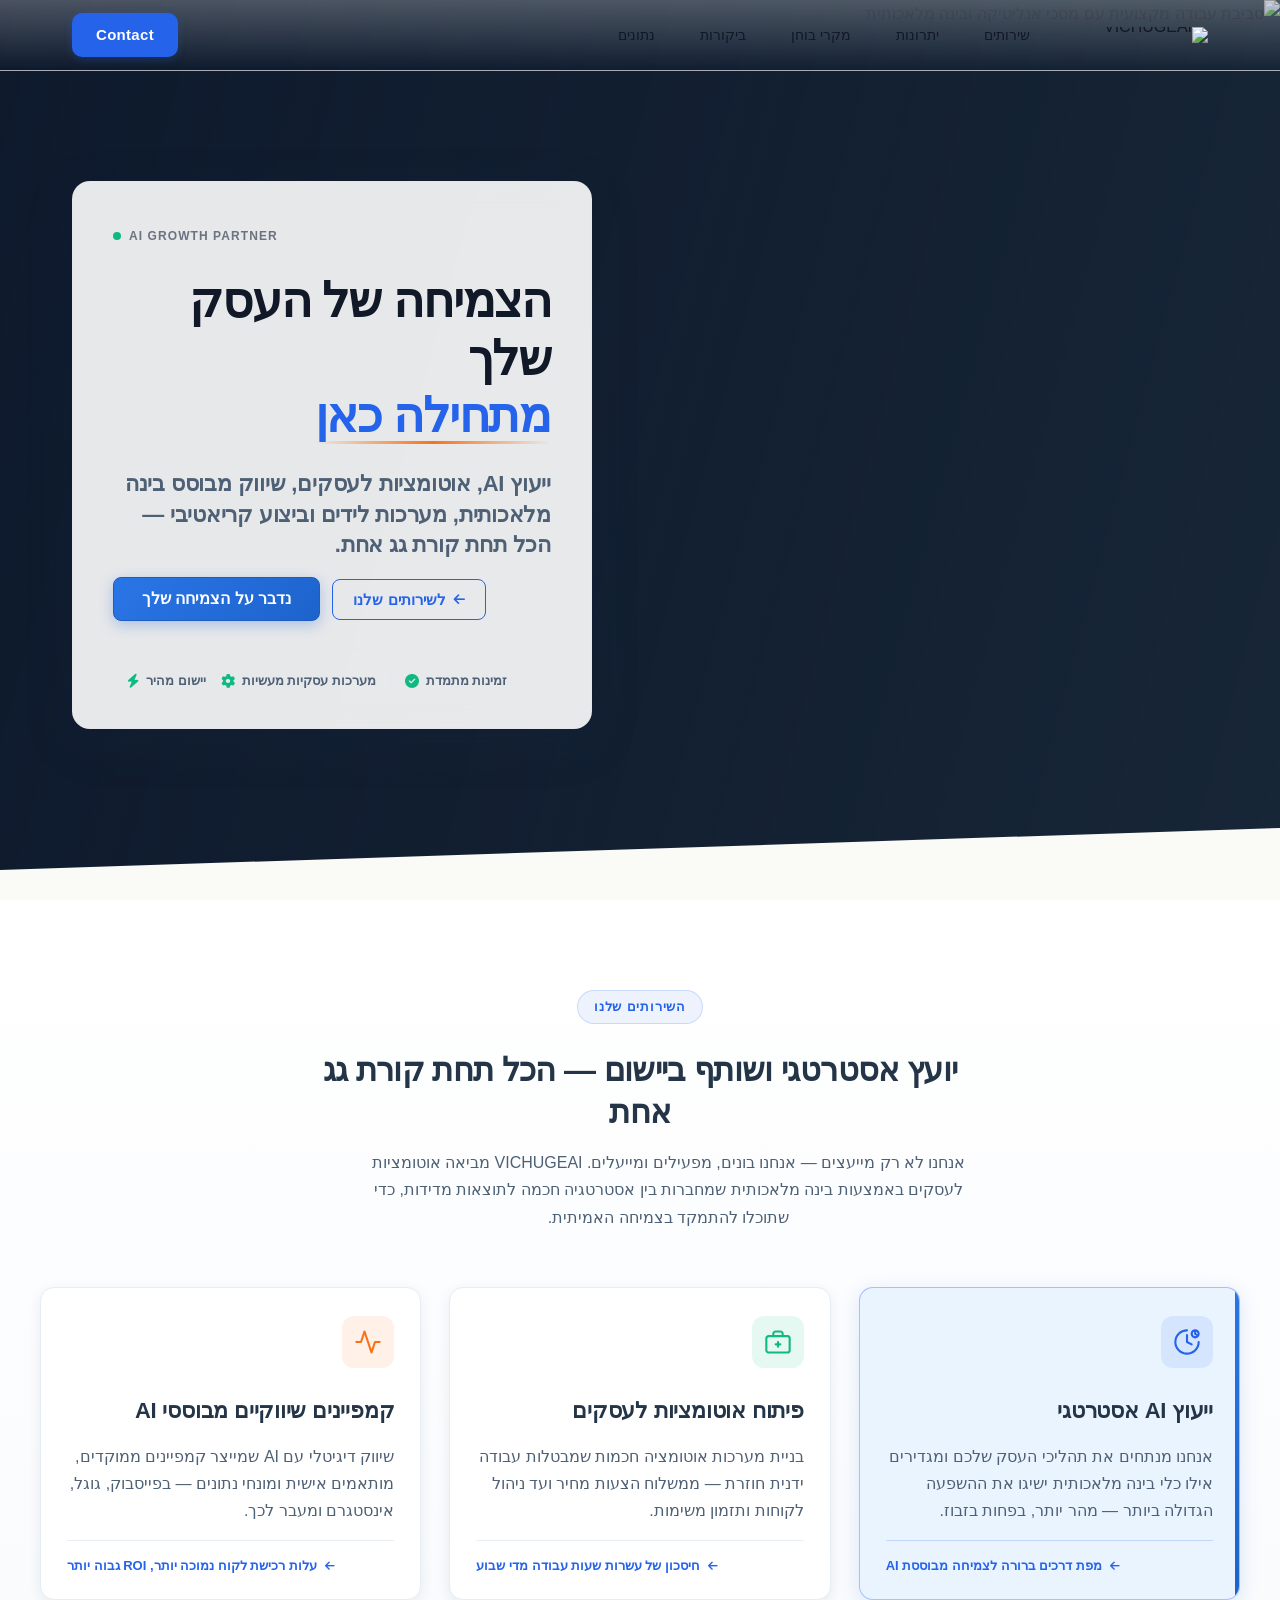
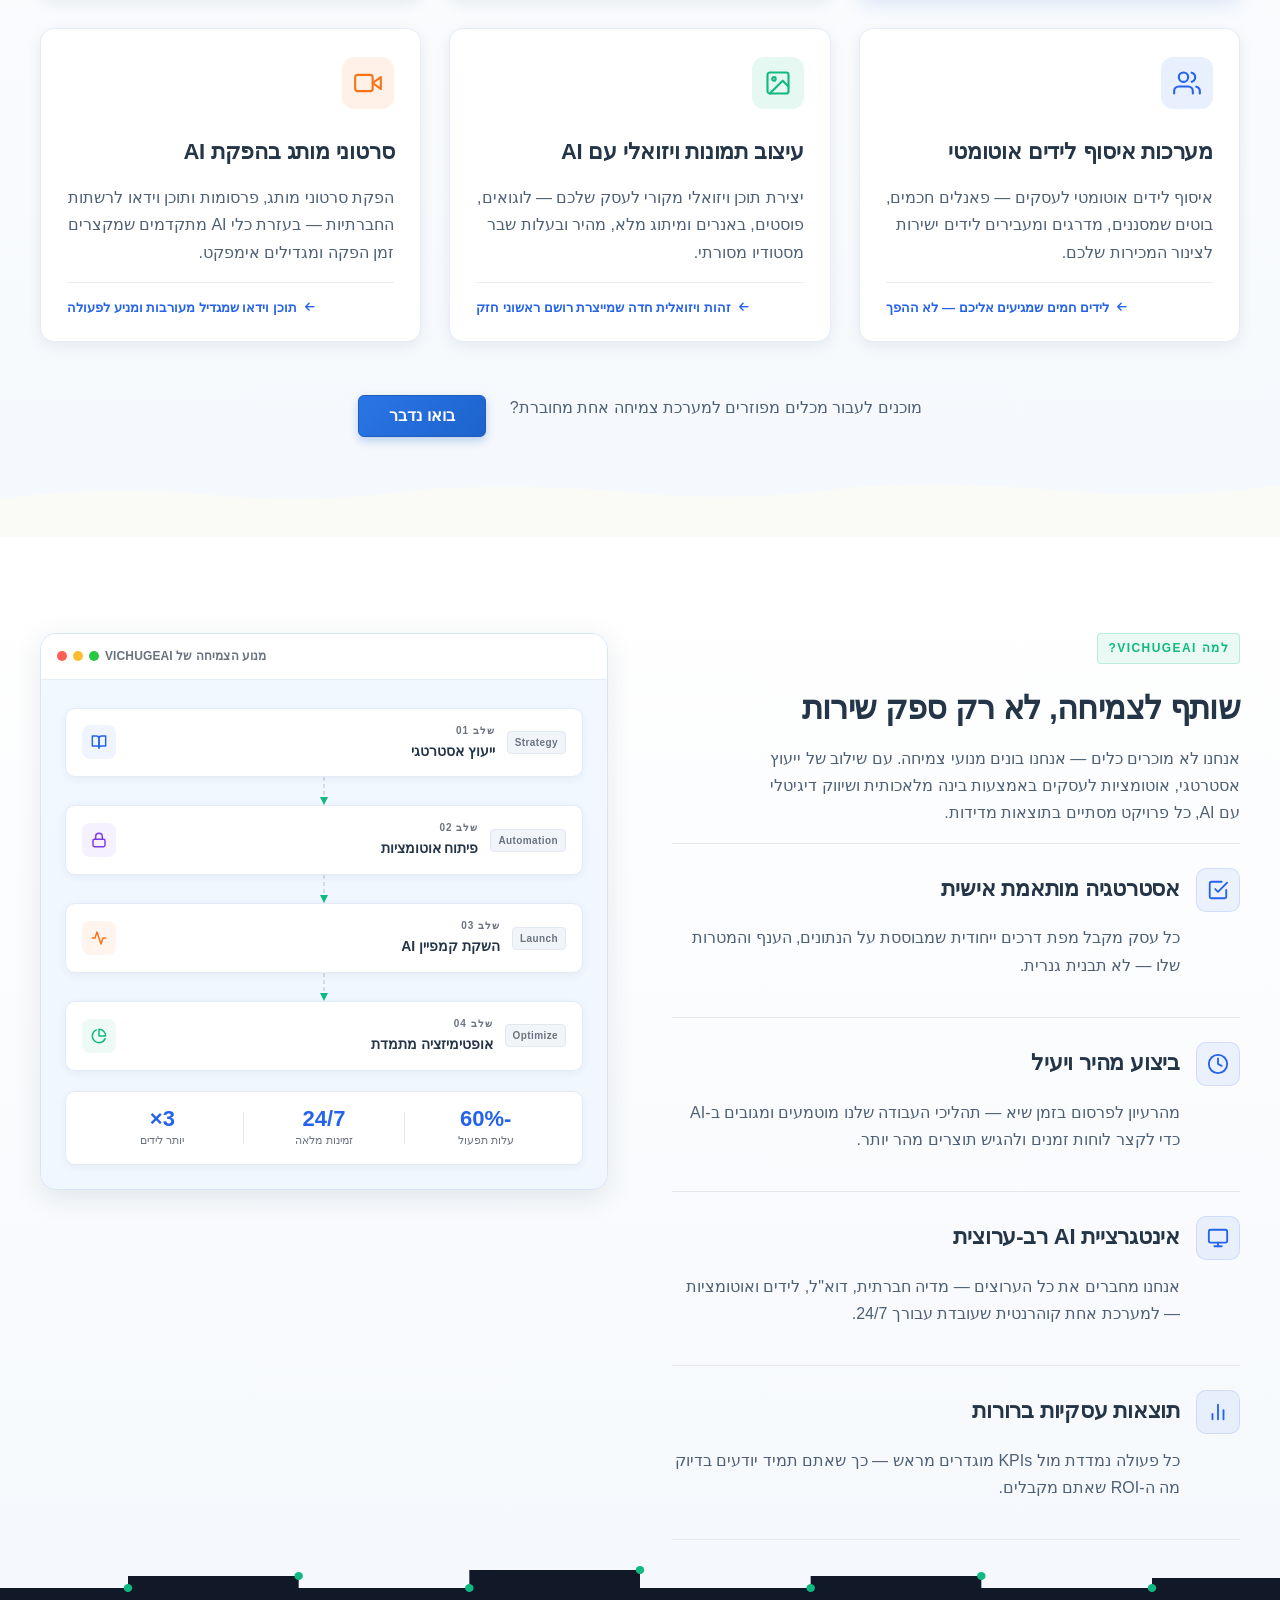
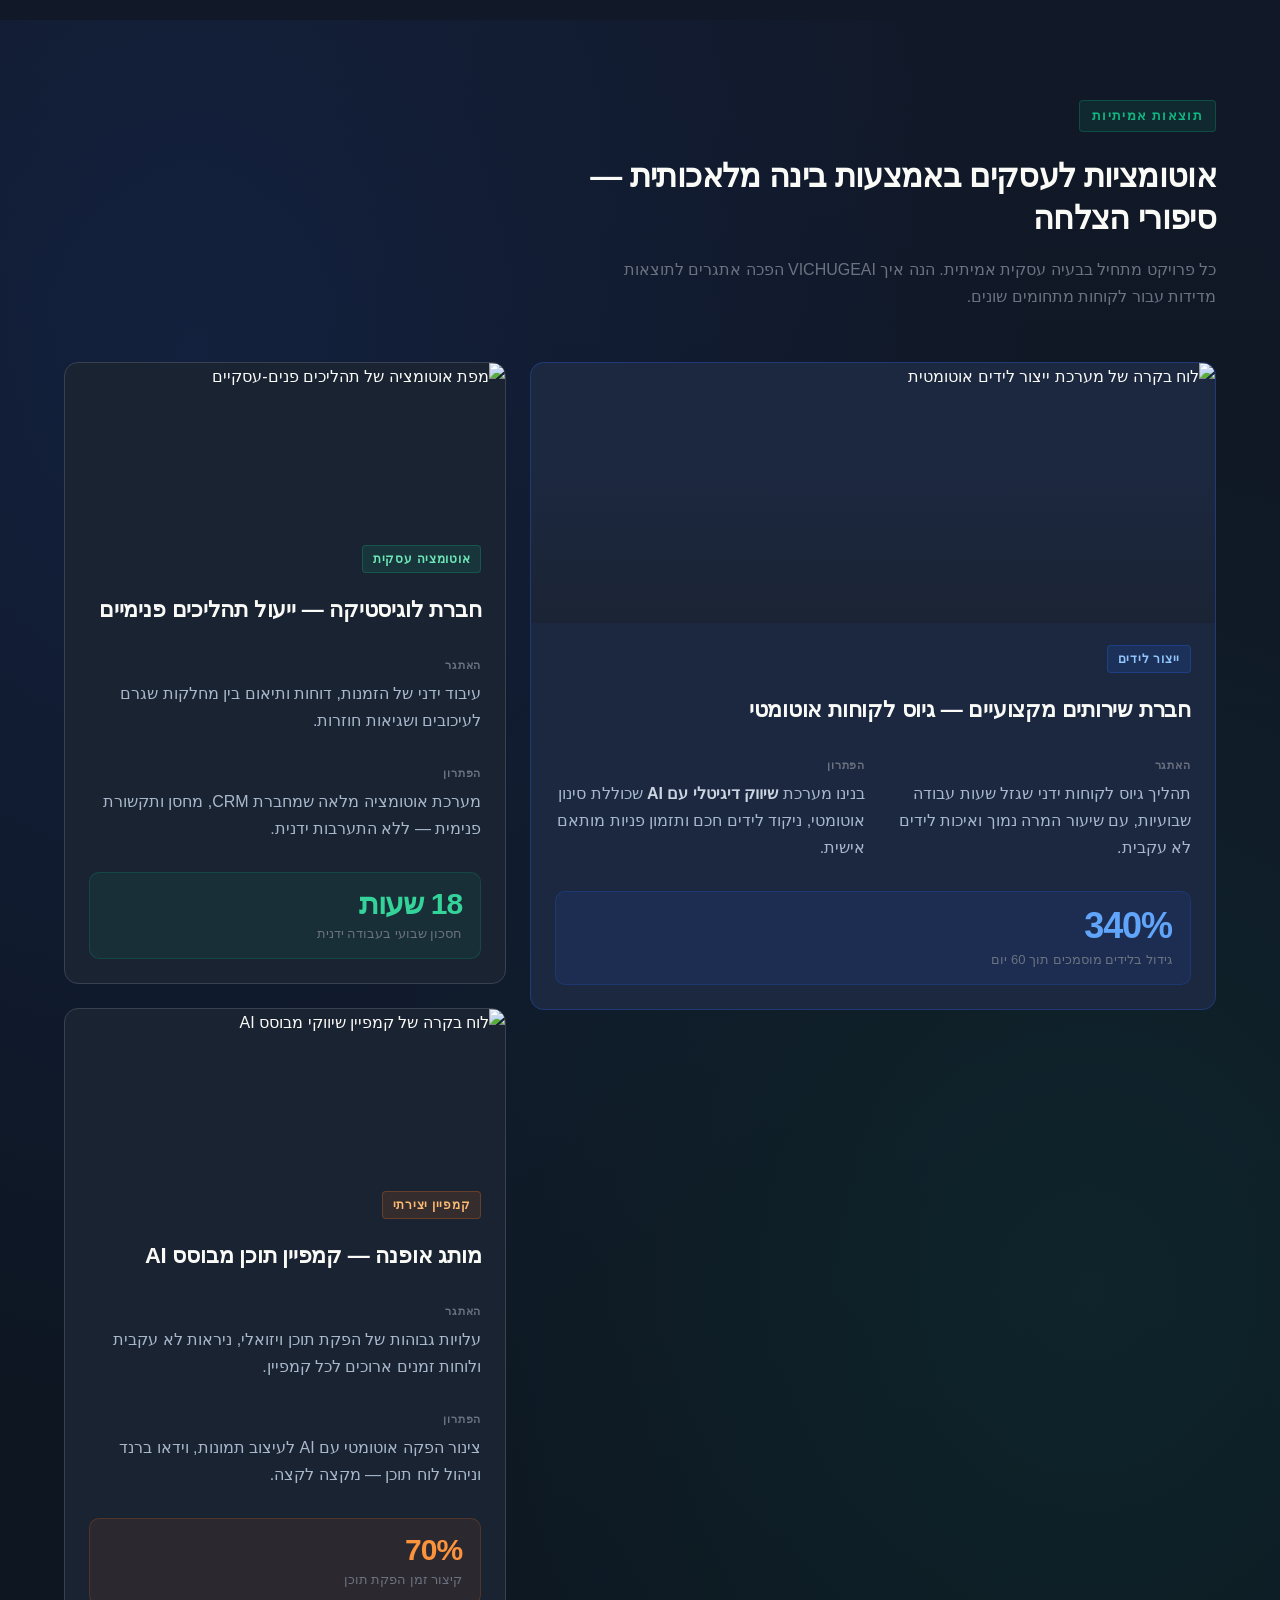
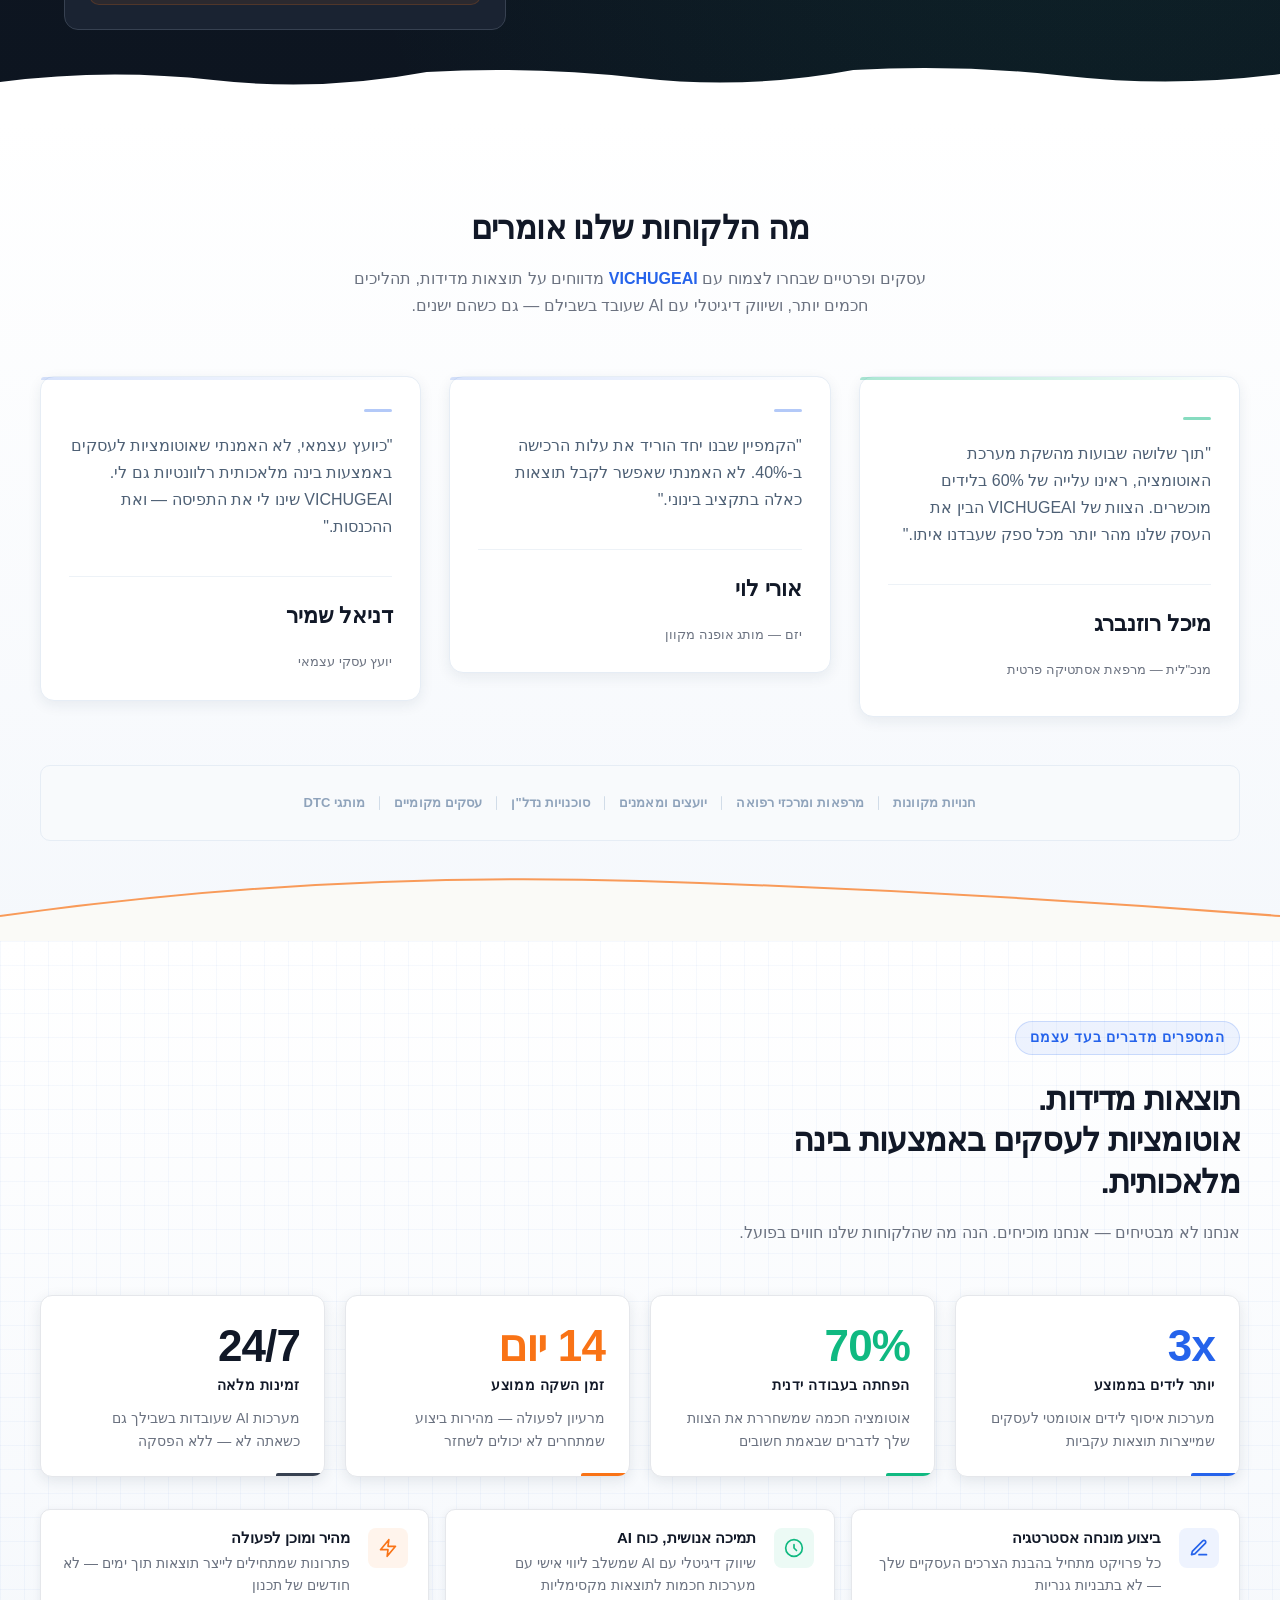
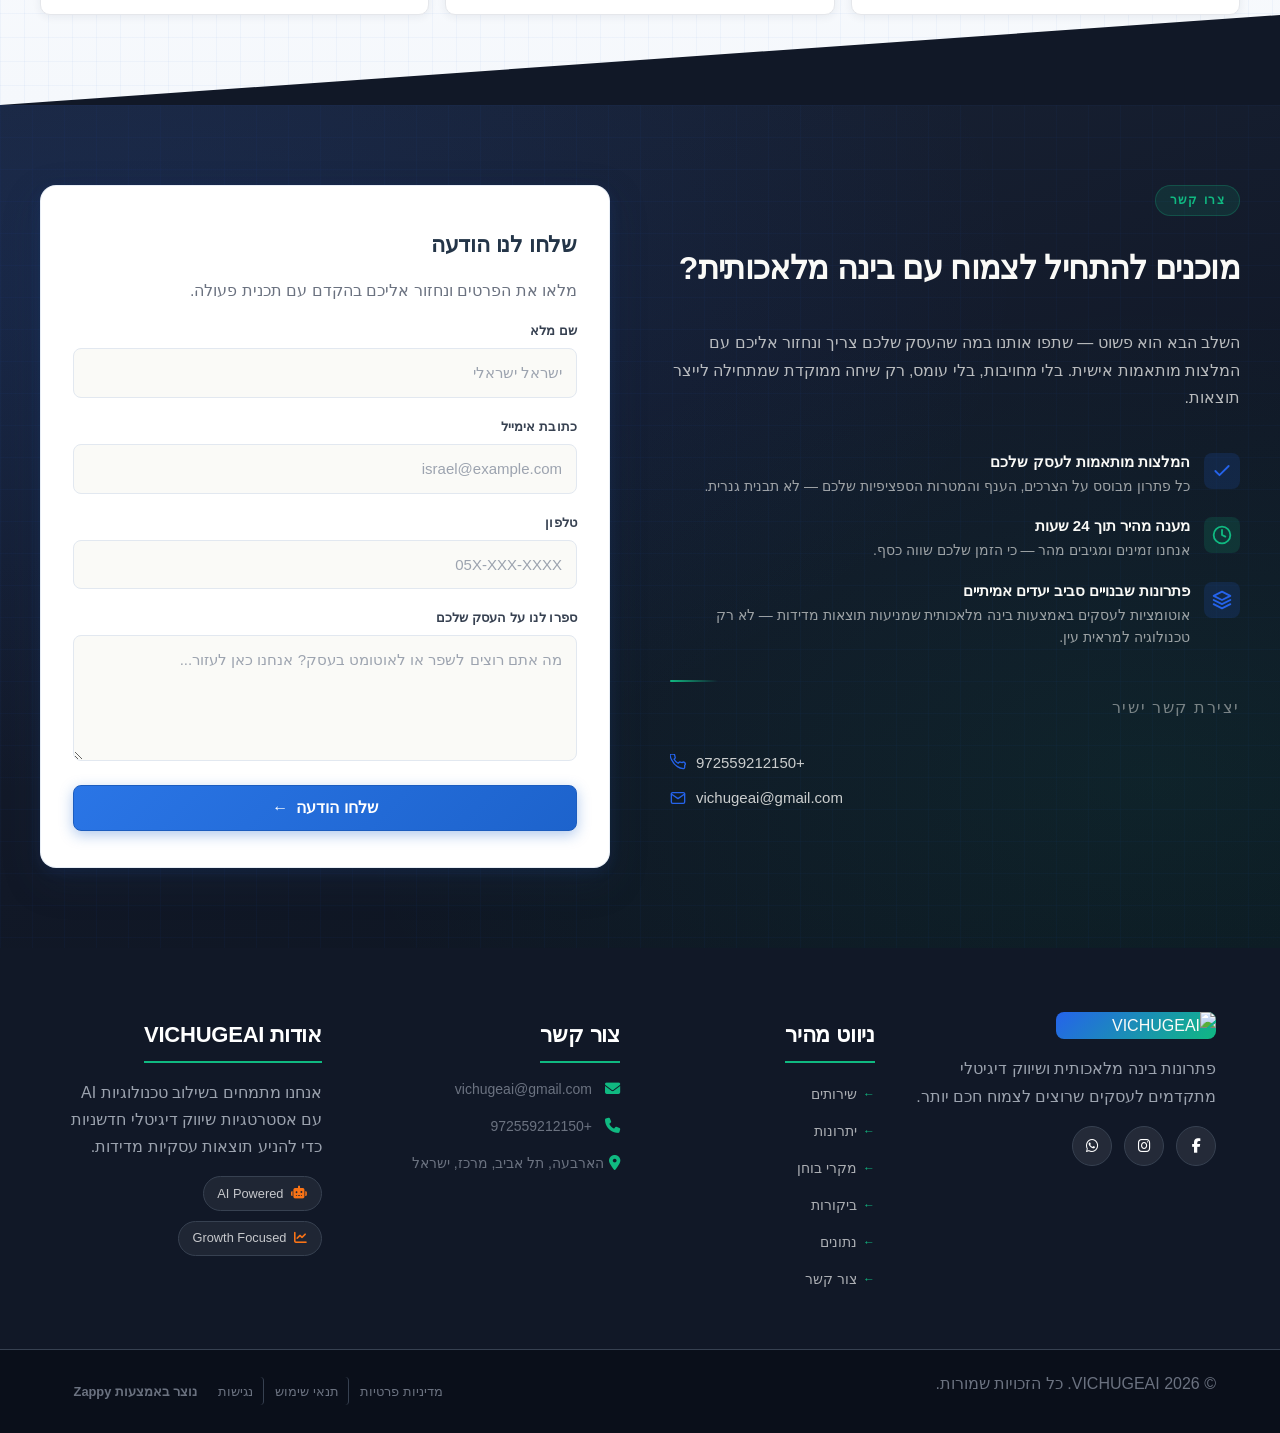
==== commit c2398844: "Background sync: Progressive GitHub Sync" ====
--- a/index.html
+++ b/index.html
@@ -1522,9 +1522,9 @@
 </section>
   </main>
   
-  <footer class="site-footer"><div class="footer-top"><div class="footer-container"><div class="footer-grid"><div class="footer-col footer-brand"><img src="/assets/business-logo.webp" alt="VICHUGEAI" class="logo"><p class="brand-desc">פתרונות בינה מלאכותית ושיווק דיגיטלי מתקדמים לעסקים שרוצים לצמוח חכם יותר.</p><div class="social-links"><a href="#" aria-label="Facebook" style="display:none !important;"><i class="fab fa-facebook-f"></i></a><a href="#" aria-label="Instagram" style="display:none !important;"><i class="fab fa-instagram"></i></a><a href="#" aria-label="WhatsApp" style="display:none !important;"><i class="fab fa-whatsapp"></i></a></div></div><div class="footer-col footer-nav"><h3 class="footer-heading">ניווט מהיר</h3><ul class="footer-links"><li><a href="#services">שירותים</a></li><li><a href="#benefits">יתרונות</a></li><li><a href="#case-studies">מקרי בוחן</a></li><li><a href="#reviews">ביקורות</a></li><li><a href="#stats">נתונים</a></li><li><a href="#contact">צור קשר</a></li></ul></div><div class="footer-col footer-contact"><h3 class="footer-heading">צור קשר</h3><ul class="contact-list"><li><i class="fas fa-envelope"></i><a href="mailto:vichugeai@gmail.com">vichugeai@gmail.com</a></li><li><i class="fas fa-phone"></i><a href="tel:+972559212150">+972559212150</a></li><li><a href="/"><i class="fas fa-map-marker-alt"></i><span>הארבעה, תל אביב, מרכז, ישראל</span></a></li></ul></div><div class="footer-col footer-extra"><h3 class="footer-heading">אודות VICHUGEAI</h3><p class="extra-text">אנחנו מתמחים בשילוב טכנולוגיות AI עם אסטרטגיות שיווק דיגיטלי חדשניות כדי להניע תוצאות עסקיות מדידות.</p><div class="badge-wrap"><span class="footer-badge"><i class="fas fa-robot"></i> AI Powered</span><span class="footer-badge"><i class="fas fa-chart-line"></i> Growth Focused</span></div></div></div></div></div><div class="footer-bottom"><div class="footer-container"><div class="footer-bottom-inner"><p class="copyright">© 2026 VICHUGEAI. כל הזכויות שמורות.</p><div class="footer-legal"><a href="/privacy">מדיניות פרטיות</a><a href="/terms">תנאי שימוש</a><a href="/accessibility">נגישות</a><a href="https://zappy5.com" target="_blank" class="zappy-attribution">נוצר באמצעות Zappy</a></div></div></div></div></footer>
+  <footer class="site-footer"><div class="footer-top"><div class="footer-container"><div class="footer-grid"><div class="footer-col footer-brand"><img src="/assets/business-logo.webp" alt="VICHUGEAI" class="logo"><p class="brand-desc">פתרונות בינה מלאכותית ושיווק דיגיטלי מתקדמים לעסקים שרוצים לצמוח חכם יותר.</p><div class="social-links"><a href="https://facebook.com/vichugeai" aria-label="Facebook"><i class="fab fa-facebook-f"></i></a><a href="https://instagram.com/vichugeai" aria-label="Instagram"><i class="fab fa-instagram"></i></a><a href="https://wa.me/972559212150" aria-label="WhatsApp"><i class="fab fa-whatsapp"></i></a></div></div><div class="footer-col footer-nav"><h3 class="footer-heading">ניווט מהיר</h3><ul class="footer-links"><li><a href="#services">שירותים</a></li><li><a href="#benefits">יתרונות</a></li><li><a href="#case-studies">מקרי בוחן</a></li><li><a href="#reviews">ביקורות</a></li><li><a href="#stats">נתונים</a></li><li><a href="#contact">צור קשר</a></li></ul></div><div class="footer-col footer-contact"><h3 class="footer-heading">צור קשר</h3><ul class="contact-list"><li><i class="fas fa-envelope"></i><a href="mailto:vichugeai@gmail.com">vichugeai@gmail.com</a></li><li><i class="fas fa-phone"></i><a href="tel:+972559212150">+972559212150</a></li><li><a href="/"><i class="fas fa-map-marker-alt"></i><span>הארבעה, תל אביב, מרכז, ישראל</span></a></li></ul></div><div class="footer-col footer-extra"><h3 class="footer-heading">אודות VICHUGEAI</h3><p class="extra-text">אנחנו מתמחים בשילוב טכנולוגיות AI עם אסטרטגיות שיווק דיגיטלי חדשניות כדי להניע תוצאות עסקיות מדידות.</p><div class="badge-wrap"><span class="footer-badge"><i class="fas fa-robot"></i> AI Powered</span><span class="footer-badge"><i class="fas fa-chart-line"></i> Growth Focused</span></div></div></div></div></div><div class="footer-bottom"><div class="footer-container"><div class="footer-bottom-inner"><p class="copyright">© 2026 VICHUGEAI. כל הזכויות שמורות.</p><div class="footer-legal"><a href="/privacy">מדיניות פרטיות</a><a href="/terms">תנאי שימוש</a><a href="/accessibility">נגישות</a><a href="https://zappy5.com" target="_blank" class="zappy-attribution">נוצר באמצעות Zappy</a></div></div></div></div></footer>
   
-  <a href="https://wa.me/[whatsapp_handle]" class="whatsapp-float" aria-label="WhatsApp">
+  <a href="https://wa.me/972559212150" class="whatsapp-float" aria-label="WhatsApp">
     <i class="fab fa-whatsapp"></i>
   </a>
   
